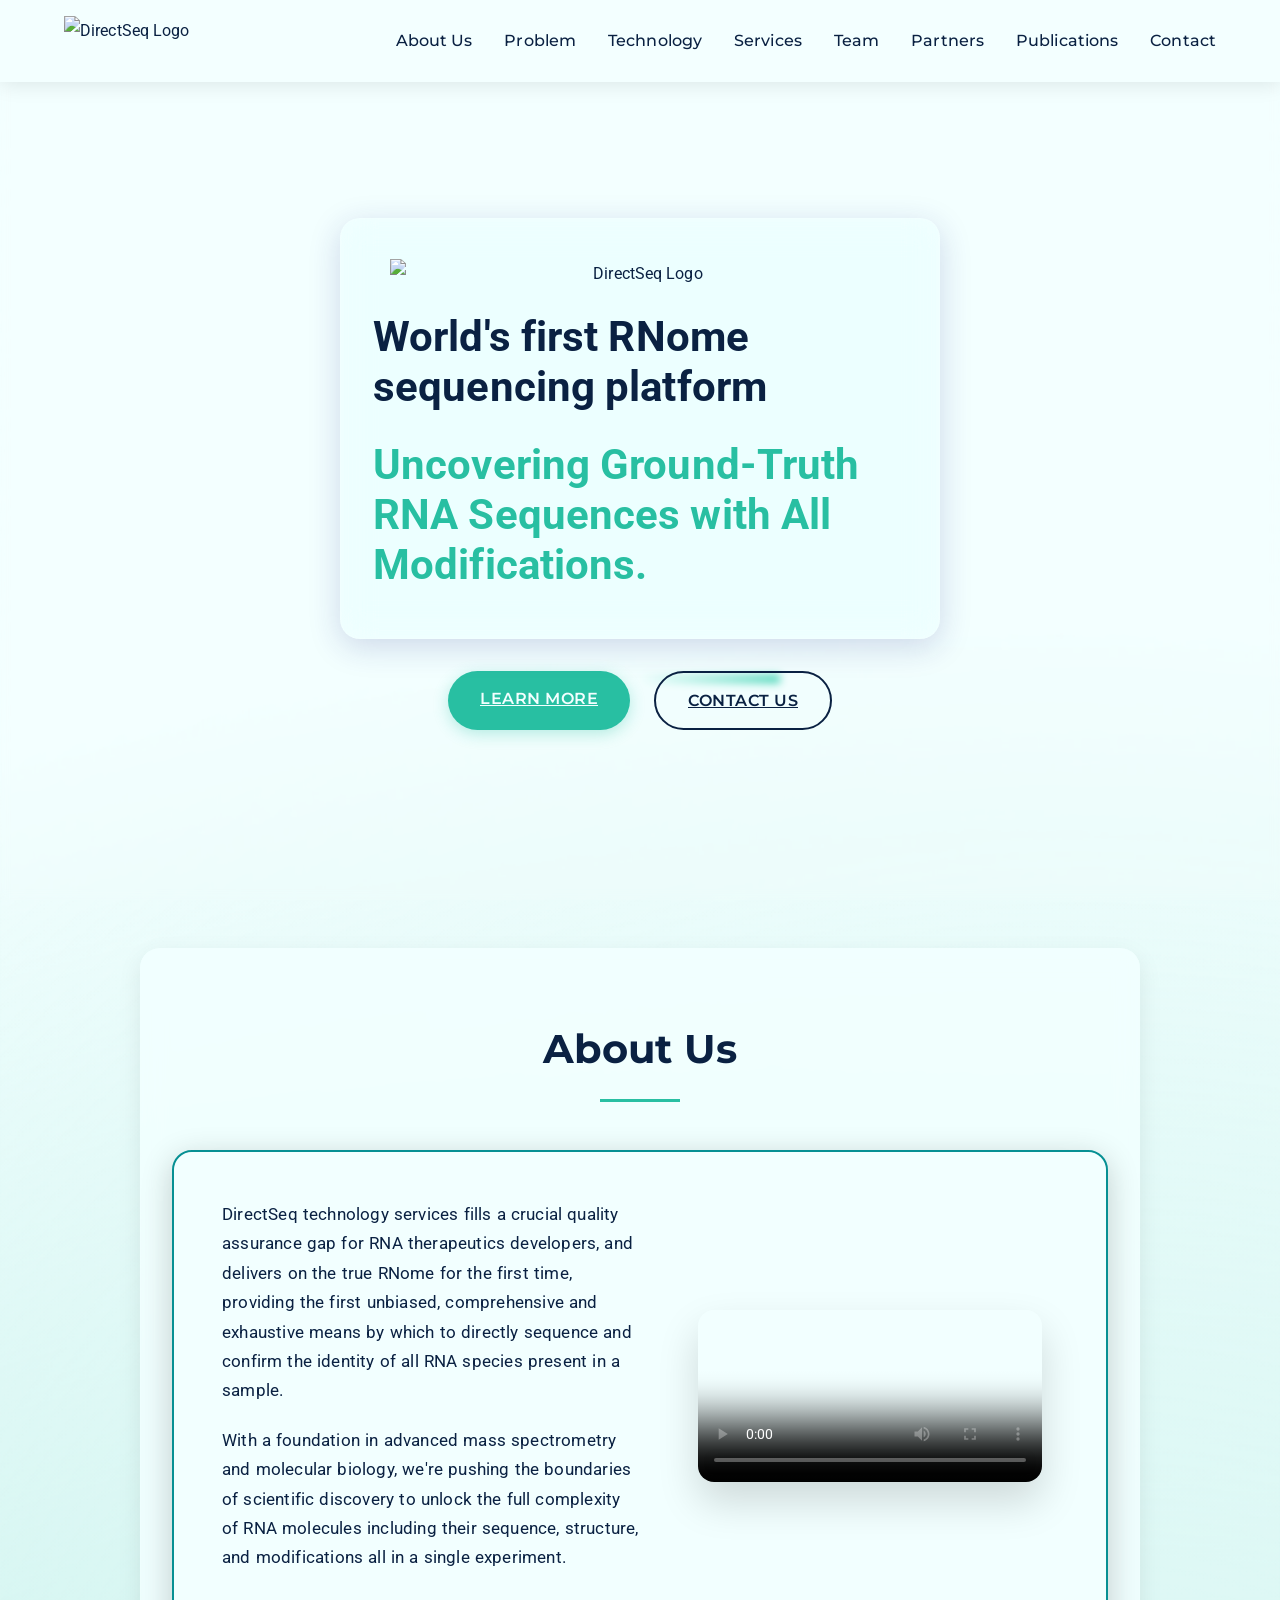
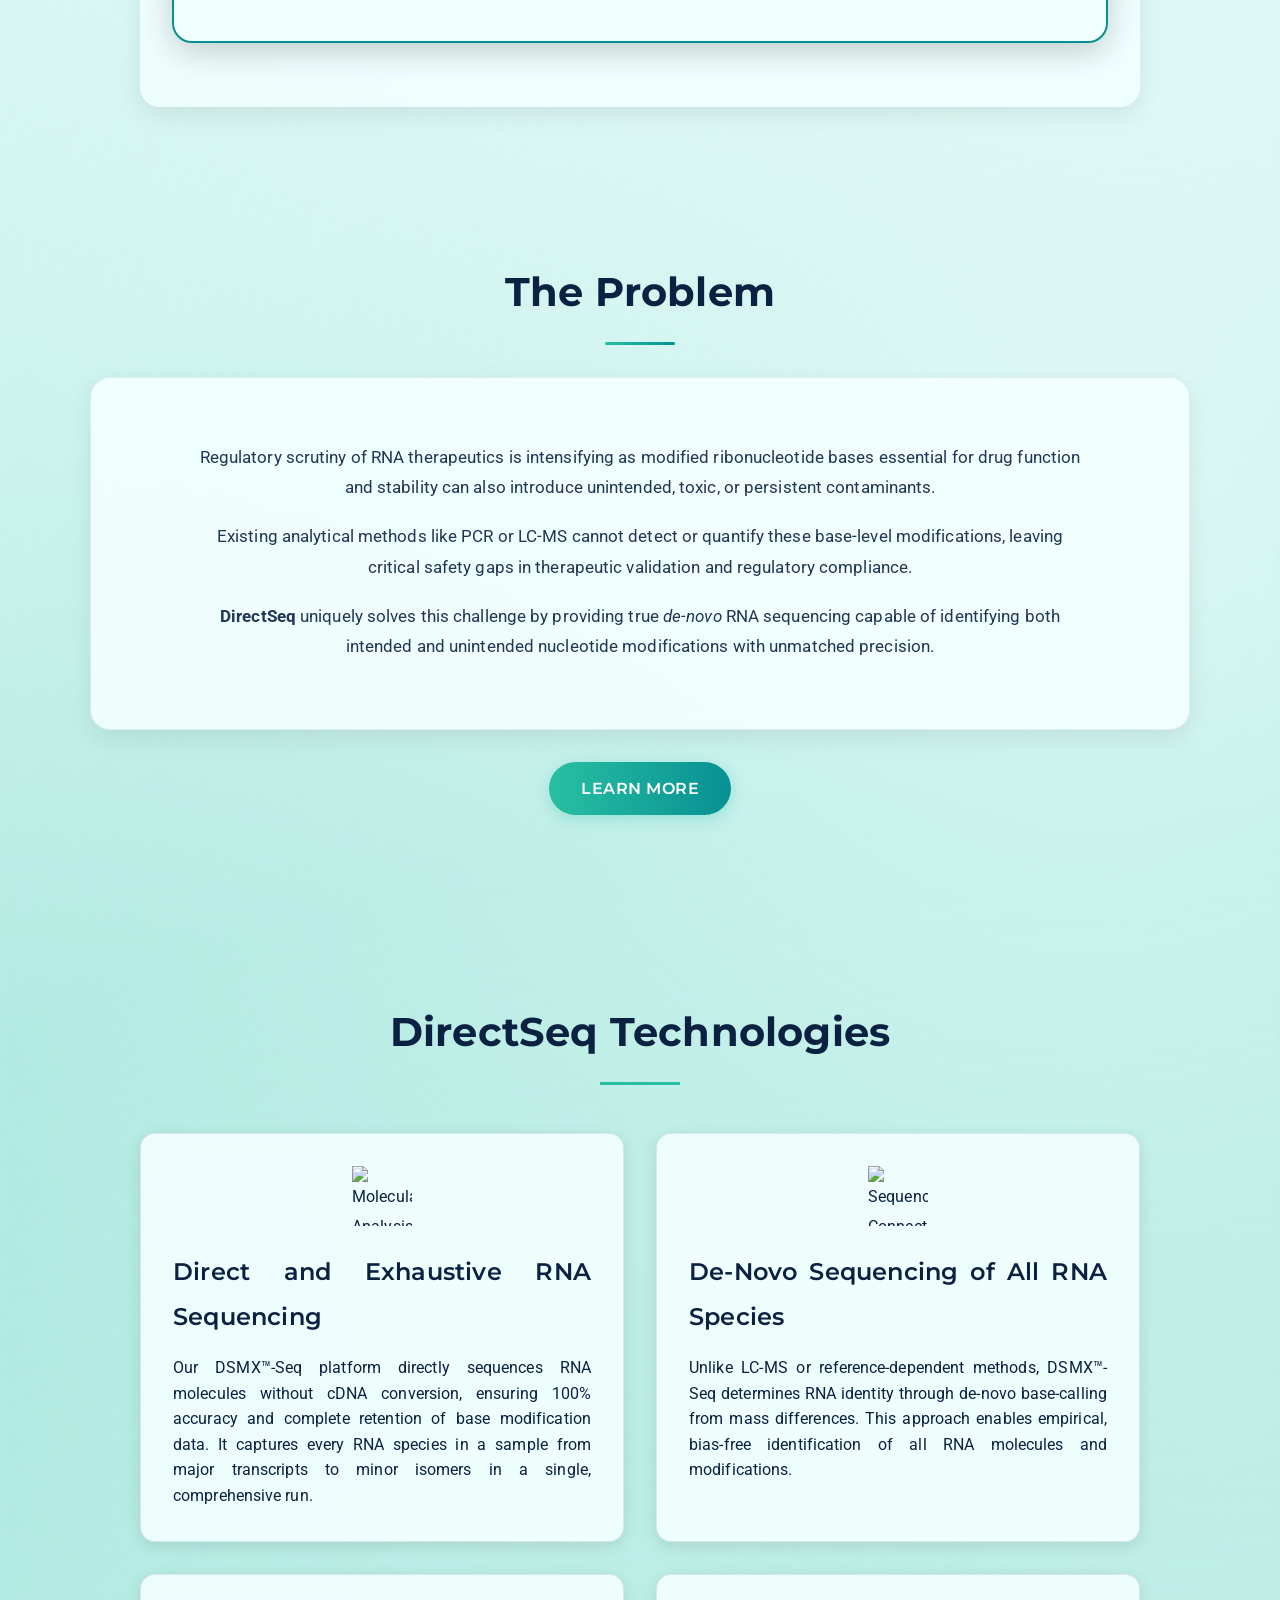
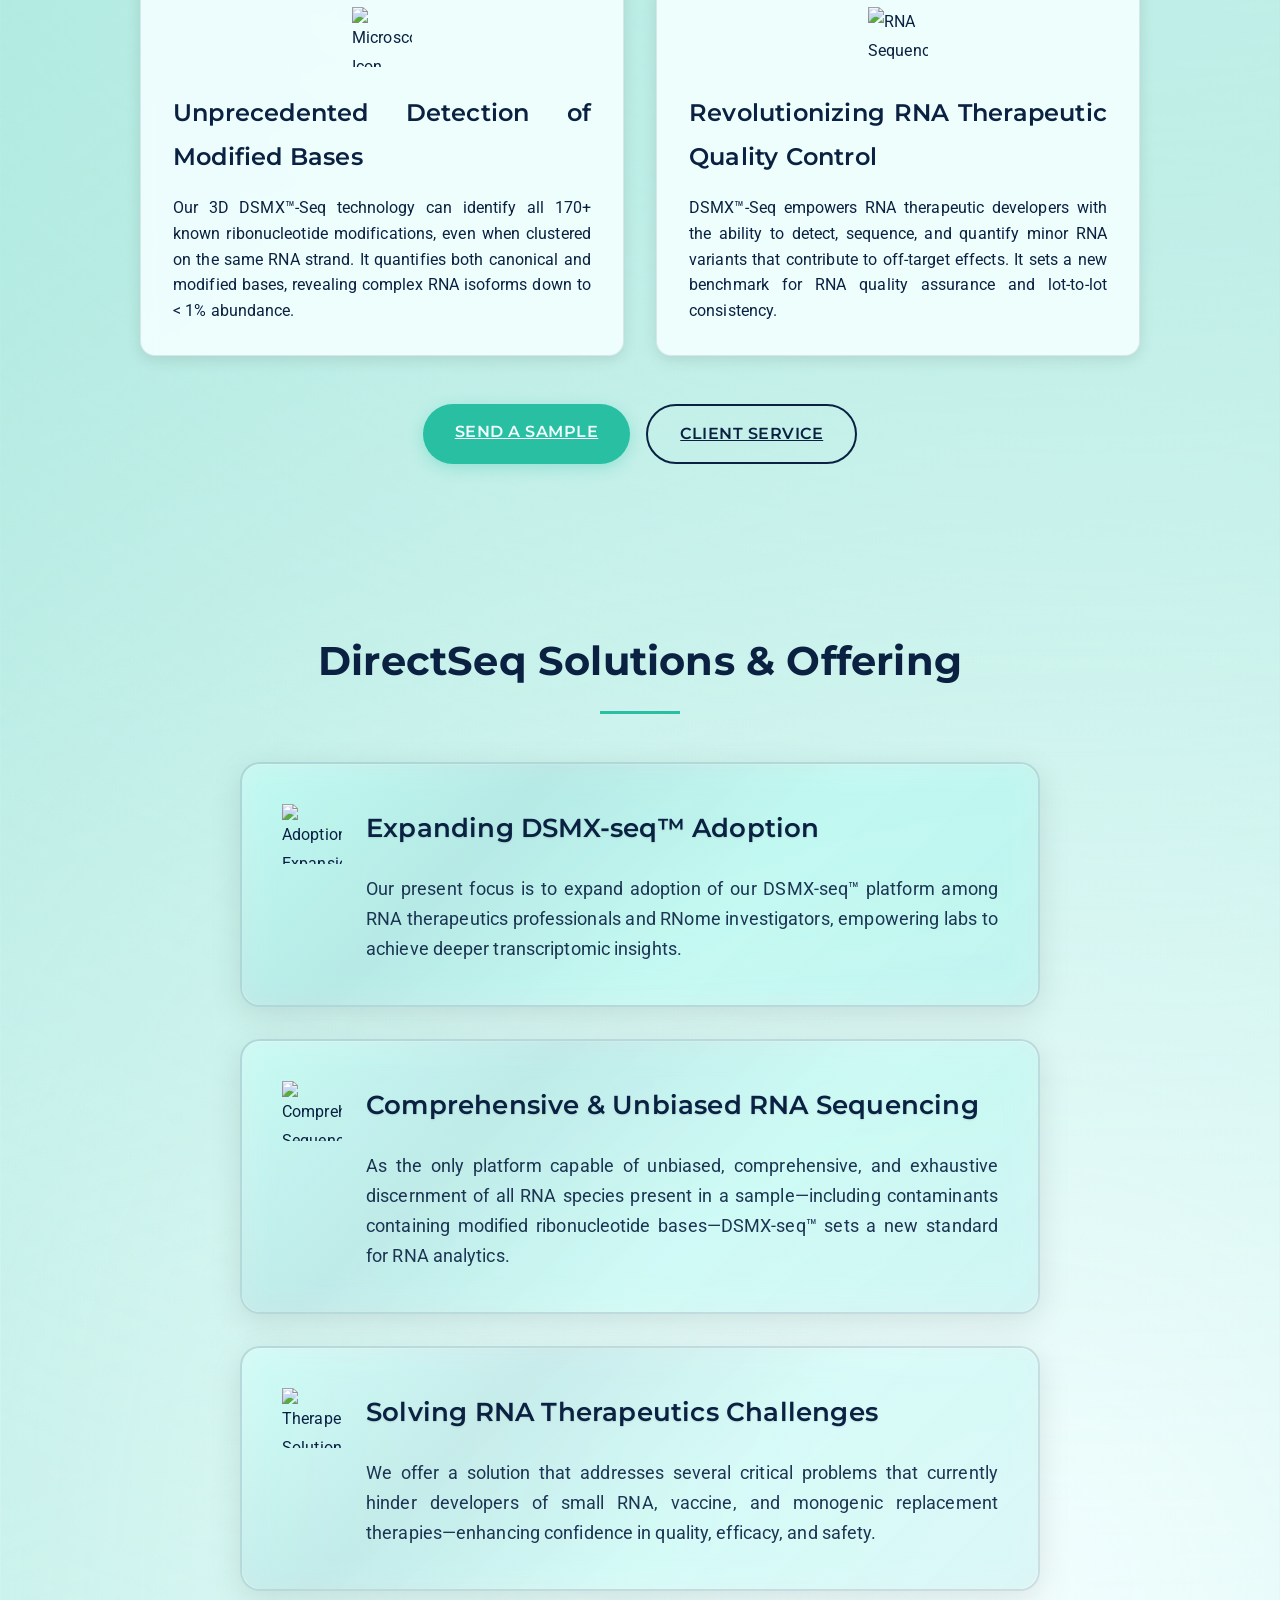
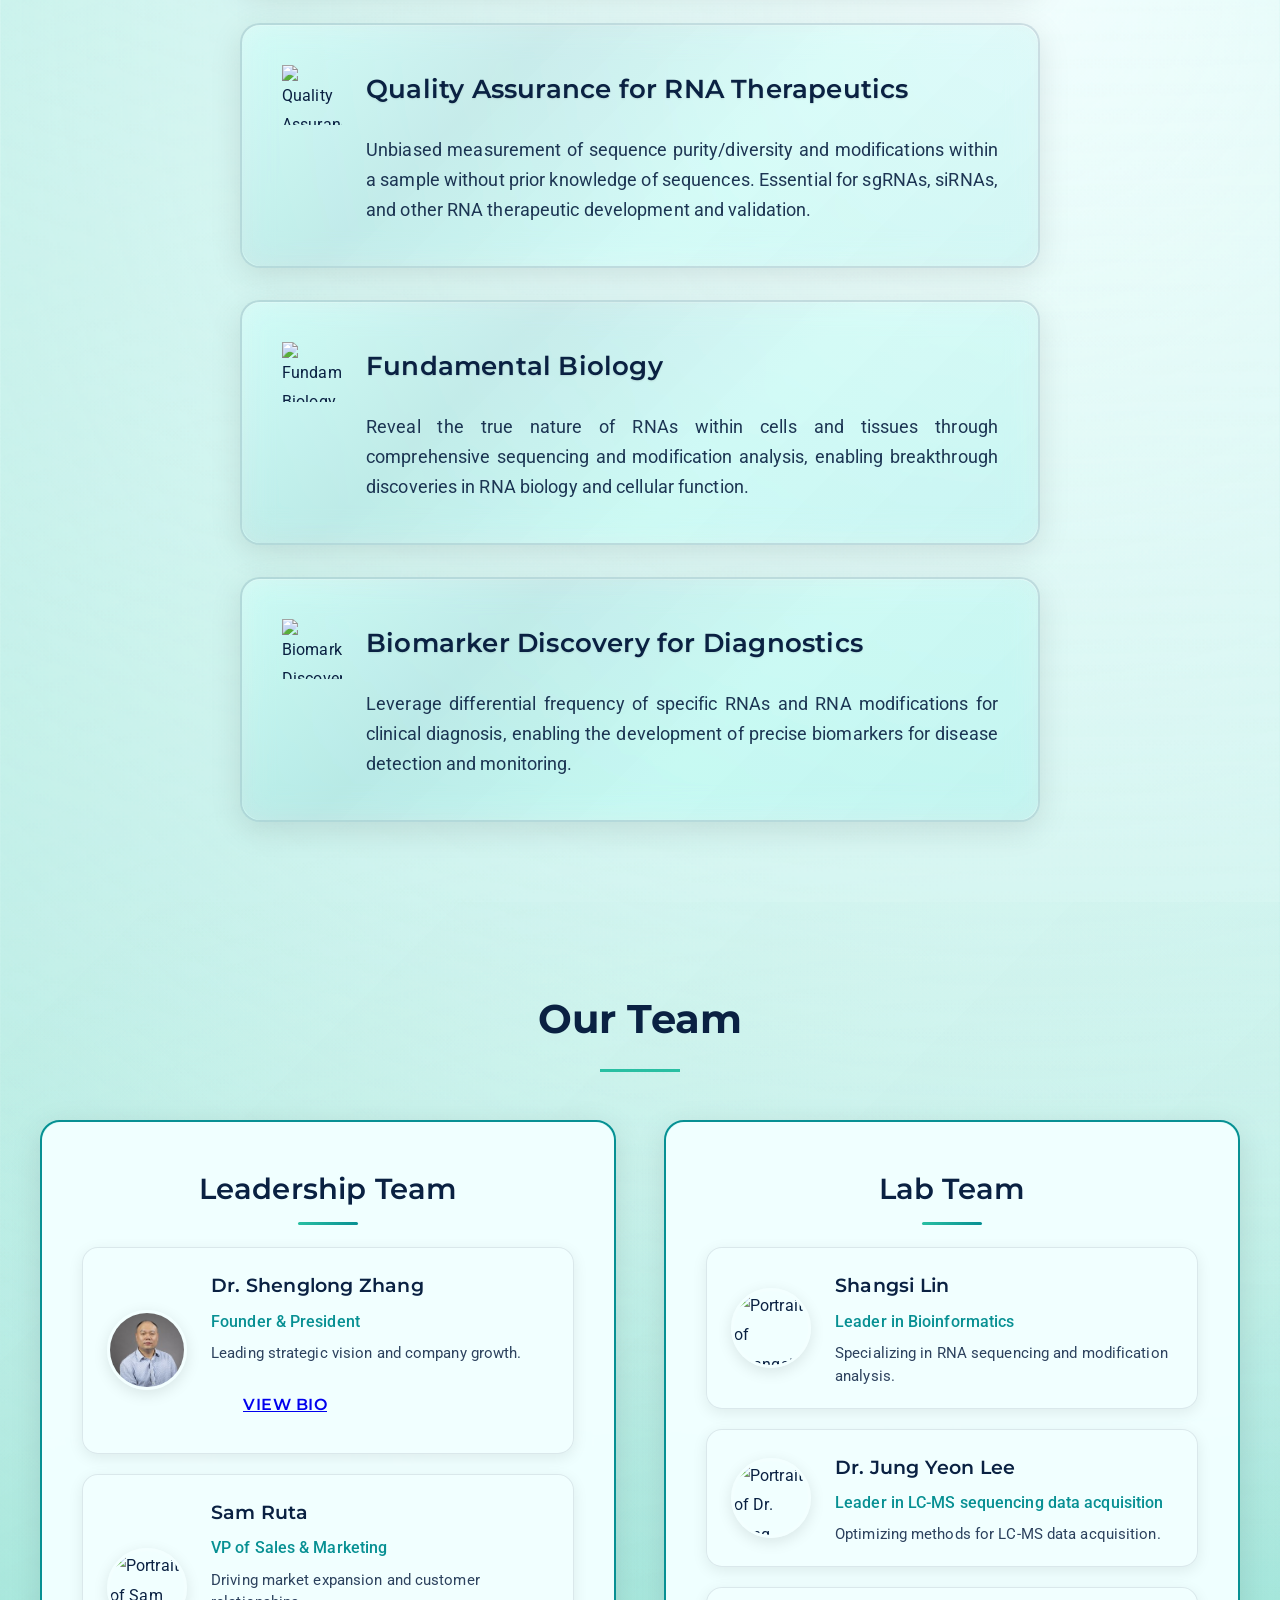
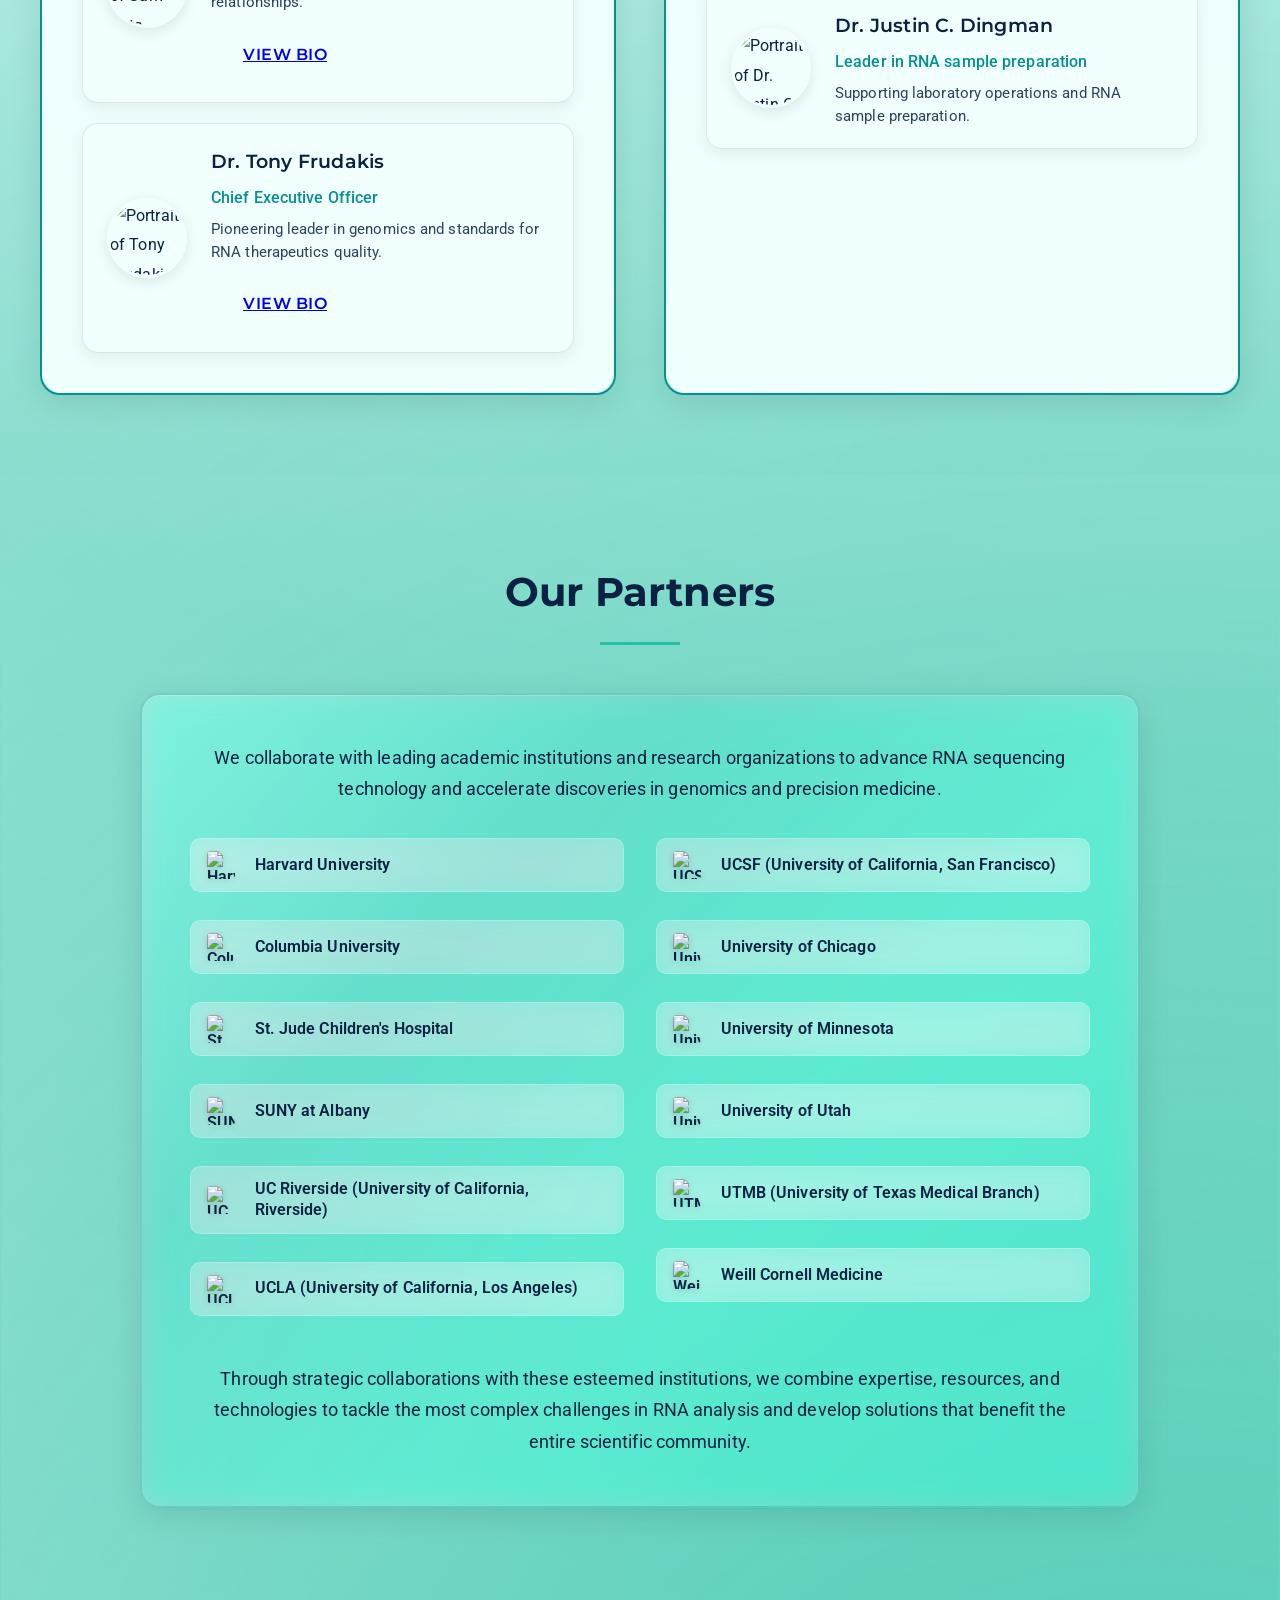
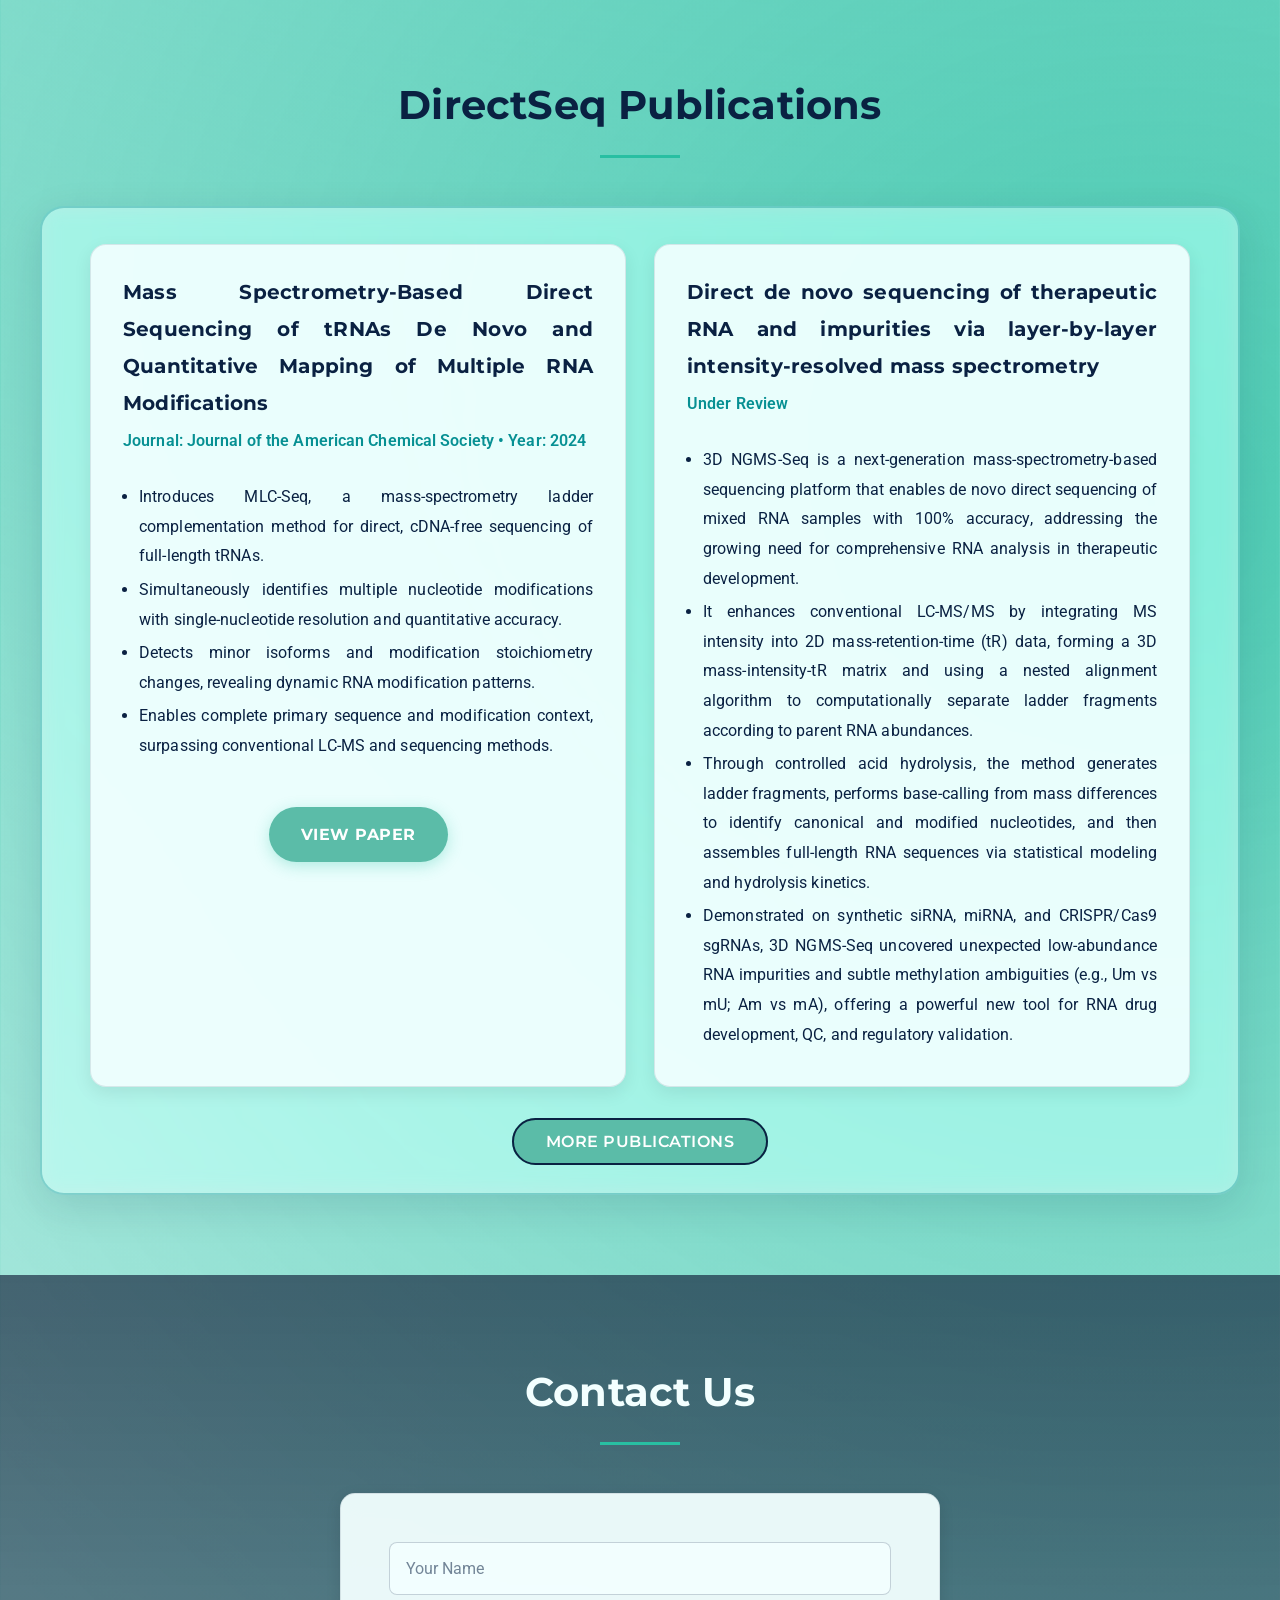
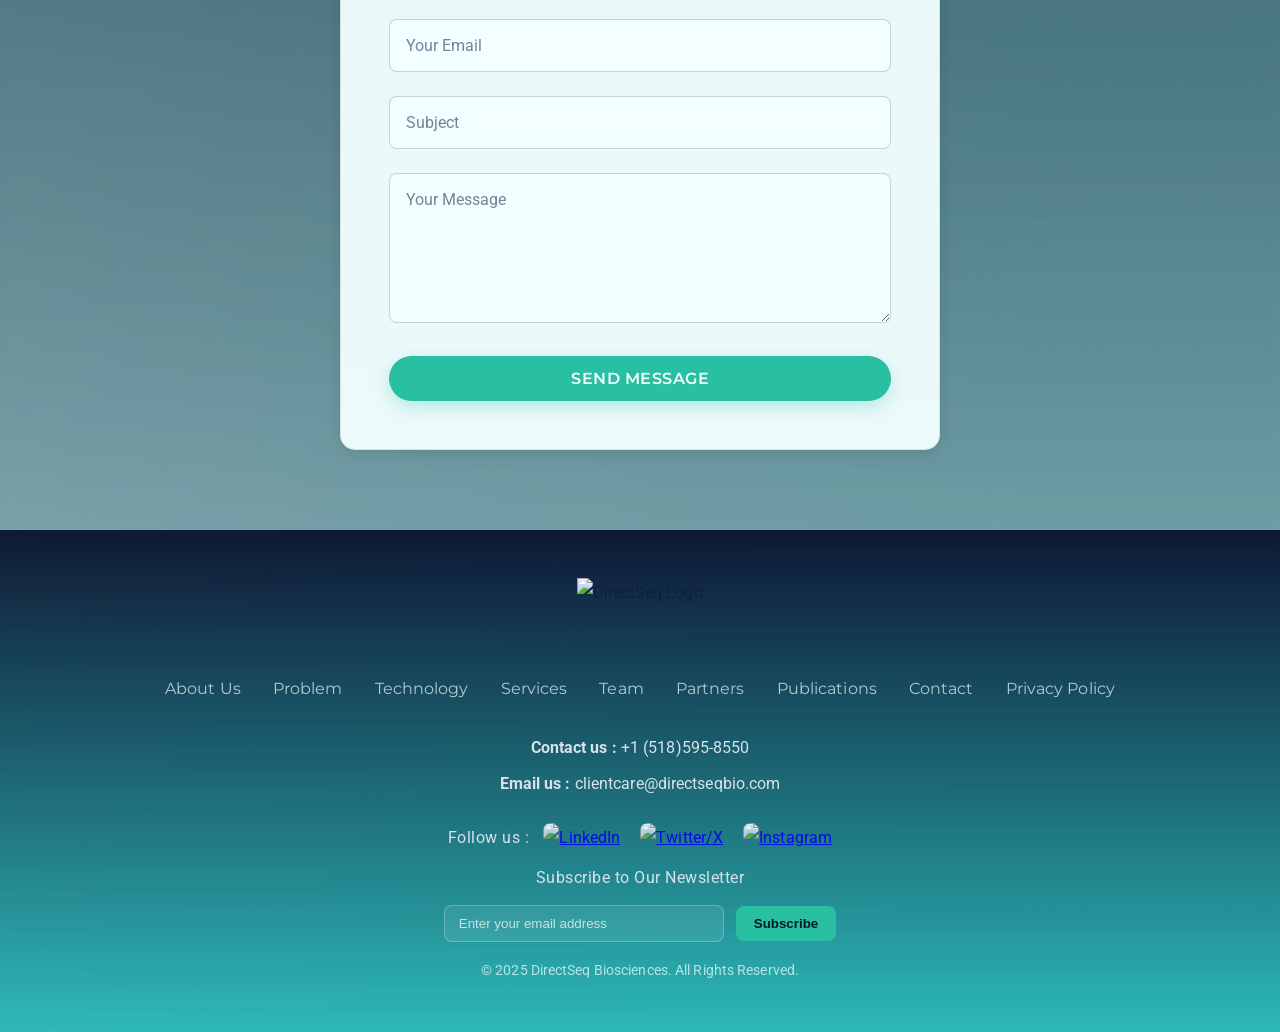
==== index.html @ e71184b3 "Update index.html" ====
<!DOCTYPE html>
<html lang="en">
<head>
  <meta http-equiv="Content-Type" content="text/html; charset=UTF-8">

  <title>DirectSeq Bioscience Inc</title>
  <meta name="viewport" content="width=device-width, initial-scale=1">
  <meta name="description" content="DirectSeq Bioscience Inc - Advanced DNA/RNA sequencing technologies">

  <!-- Google Fonts -->
  <link rel="preconnect" href="https://fonts.googleapis.com/">
  <link rel="preconnect" href="https://fonts.gstatic.com/" crossorigin>
  <link
    href="https://fonts.googleapis.com/css2?family=Roboto:wght@300;400;500;600;700&family=Montserrat:wght@400;600;700&display=swap"
    rel="stylesheet">

  <!-- Adobe Fonts - Replace [YOUR_KIT_CODE] with actual Adobe Fonts kit code if/when you have it -->
  <!--link rel="stylesheet" href="https://use.typekit.net/[YOUR_KIT_CODE].css"-->

  <!-- Your main CSS -->
  <link rel="stylesheet" href="styles.css">
</head>
<body>

  <!-- RNA Background Animation -->
  <div class="rna-bg">
    <!-- 24 bars for a continuous helix -->
    <div class="bar" style="--i:0;"></div>
    <div class="bar" style="--i:1;"></div>
    <div class="bar" style="--i:2;"></div>
    <div class="bar" style="--i:3;"></div>
    <div class="bar" style="--i:4;"></div>
    <div class="bar" style="--i:5;"></div>
    <div class="bar" style="--i:6;"></div>
    <div class="bar" style="--i:7;"></div>
    <div class="bar" style="--i:8;"></div>
    <div class="bar" style="--i:9;"></div>
    <div class="bar" style="--i:10;"></div>
    <div class="bar" style="--i:11;"></div>
    <div class="bar" style="--i:12;"></div>
    <div class="bar" style="--i:13;"></div>
    <div class="bar" style="--i:14;"></div>
    <div class="bar" style="--i:15;"></div>
    <div class="bar" style="--i:16;"></div>
    <div class="bar" style="--i:17;"></div>
    <div class="bar" style="--i:18;"></div>
    <div class="bar" style="--i:19;"></div>
    <div class="bar" style="--i:20;"></div>
    <div class="bar" style="--i:21;"></div>
    <div class="bar" style="--i:22;"></div>
    <div class="bar" style="--i:23;"></div>
  </div>

  <!-- Glass Blur Effect -->
  <div class="glass-blur-overlay"></div>

  <!-- Helix Scroll Animation -->
  <div id="helix-scroll" class="helix-container">
    <!-- 20 vertical bars will be generated by JavaScript -->
  </div>

  <!-- Navigation -->
  <nav class="navbar navbar-visible">
    <div class="logo-container">
      <img src="logos/Horizontal_Logo_Tagline/PNG/-DirectSeq_LogoRGB_Final__Horizontal+Tagline_FullColor.png" alt="DirectSeq Logo" class="logo-img">
    </div>
    <div class="nav-links">
      <a href="#about">About Us</a>
      <a href="#problem">Problem</a>
      <a href="#technology">Technology</a>
      <a href="#services">Services</a>
      <a href="#team">Team</a>
      <a href="#partners">Partners</a>
      <a href="#publications">Publications</a>
      <a href="#contact">Contact</a>
    </div>
    <div class="menu-toggle">
      <span></span>
      <span></span>
      <span></span>
    </div>
  </nav>

  <!-- Hero Section -->
  <section class="hero">
    <div class="hero-content">
      <div class="hero-glass">
        <img src="logos/Horizontal_Logo/PNG/-DirectSeq_LogoRGB_Final__Horizontal_FullColor.png" alt="DirectSeq Logo" class="hero-logo">
        <p class="hero-subtitle">World's first RNome sequencing platform</p>
        <p class="hero-subtitle hero-subtitle-green">Uncovering Ground-Truth RNA Sequences with All Modifications.</p>
      </div>
      <div class="cta-buttons">
        <a href="#technology" class="btn btn-primary">Learn More</a>
        <a href="#contact" class="btn btn-secondary">Contact Us</a>

      </div>
    </div>
  </section>

  <!-- About Section -->
<section id="about" class="about-section"> 
  <div class="container"> 
    <h2 class="section-title">About Us</h2> 

    <div class="about-glass">
      <div class="about-content">

        <!-- LEFT: TEXT -->
        <div class="about-text"> 
          <p>
            DirectSeq technology services fills a crucial quality assurance gap for RNA 
            therapeutics developers, and delivers on the true RNome for the first time,
            providing the first unbiased, comprehensive and exhaustive means by which
            to directly sequence and confirm the identity of all RNA species present in a sample.
          </p>

          <p>
            With a foundation in advanced mass spectrometry and molecular biology,
            we're pushing the boundaries of scientific discovery to unlock the full
            complexity of RNA molecules including their sequence, structure, and
            modifications all in a single experiment.
          </p>
        </div>

        <!-- RIGHT: VIDEO (same place as logo) -->
        <div class="about-image">
          <video
            controls
            poster="logos/Stacked_Logo_Tagline/JPG/-DirectSeq_LogoRGB_Final__Stacked+Tagline_FullColor.jpg"
            class="about-video">
            <source src="videos/DirectSeq_YC2025.mp4" type="video/mp4">
            Your browser does not support the video tag.
          </video>
        </div>

      </div>
    </div>
  </div> 
</section>

<!-- The Problem Section -->
<section id="problem" class="bg-light">
  <div class="container">

    <h2 class="section-title">The Problem</h2>
    <div class="problem-content">
      <p class="section-desc">
        Regulatory scrutiny of RNA therapeutics is intensifying as modified ribonucleotide bases essential for drug function and stability can also introduce unintended, toxic, or persistent contaminants.
      </p>
      <p class="section-desc">
        Existing analytical methods like PCR or LC-MS cannot detect or quantify these base-level modifications, leaving critical safety gaps in therapeutic validation and regulatory compliance.
      </p>
      <p class="section-desc">
        <strong>DirectSeq</strong> uniquely solves this challenge by providing true <em>de-novo</em> RNA sequencing capable of identifying both intended and unintended nucleotide modifications with unmatched precision.
      </p>
    </div>
  </div>

   <!-- Button -->
    <div class="center-btn">
      <a href="problem-details.html" class="btn btn-primary">Learn More</a>
    </div>

  </div>
</section>


  <!-- Technology Section -->
<section id="technology">
  <div class="container">
    <h2 class="section-title">DirectSeq Technologies</h2>
    <div class="tech-grid">
      <div class="tech-card">
        <div class="tech-icon">
          <img src="icons/rna.png" alt="Molecular Analysis Icon" class="tech-icon-img">
        </div>
        <h3 class="tech-title">Direct and Exhaustive RNA Sequencing</h3>
        <p class="tech-desc">
          Our DSMX™-Seq platform directly sequences RNA molecules without cDNA conversion, ensuring 100% accuracy and complete retention of base modification data. It captures every RNA species in a sample from major transcripts to minor isomers in a single, comprehensive run.
        </p>
      </div>

      <div class="tech-card">
        <div class="tech-icon">
          <img src="icons/mass-spec.png" alt="Sequencing Connections Icon" class="tech-icon-img">
        </div>
        <h3 class="tech-title">De-Novo Sequencing of All RNA Species</h3>
        <p class="tech-desc">
          Unlike LC-MS or reference-dependent methods, DSMX™-Seq determines RNA identity through de-novo base-calling from mass differences. This approach enables empirical, bias-free identification of all RNA molecules and modifications.
        </p>
      </div>

      <div class="tech-card">
        <div class="tech-icon">
          <img src="icons/scope.png" alt="Microscope Icon" class="tech-icon-img">
        </div>
        <h3 class="tech-title">Unprecedented Detection of Modified Bases</h3>
        <p class="tech-desc">
          Our 3D DSMX™-Seq technology can identify all 170+ known ribonucleotide modifications, even when clustered on the same RNA strand. It quantifies both canonical and modified bases, revealing complex RNA isoforms down to &lt; 1% abundance.
        </p>
      </div>

      <div class="tech-card">
        <div class="tech-icon">
          <img src="icons/mass-spec2.png" alt="RNA Sequencing Icon" class="tech-icon-img">
        </div>
        <h3 class="tech-title">Revolutionizing RNA Therapeutic Quality Control</h3>
        <p class="tech-desc">
          DSMX™-Seq empowers RNA therapeutic developers with the ability to detect, sequence, and quantify minor RNA variants that contribute to off-target effects. It sets a new benchmark for RNA quality assurance and lot-to-lot consistency.
        </p>
      </div>
    </div>

    <!-- Two CTAs -->
    <div class="tech-cta-pair" style="text-align:center; margin-top:3rem; display:flex; gap:1rem; justify-content:center; flex-wrap:wrap;">
      <a class="btn btn-primary" href="send-sample.html">Send a Sample</a>
      <a class="btn btn-secondary" href="client-service.html">Client Service</a>
    </div>
  </div>
</section>


  <!-- Services Section -->
<section id="services">
  <div class="container">
    <h2 class="section-title">DirectSeq Solutions & Offering</h2>
    <div class="services-grid">

           <!-- Service 4 -->
      <div class="service-card">
        <div class="tech-icon">
          <img src="icons/QA-shield.png" alt="Adoption Expansion Icon" class="tech-icon-img">
        </div>
        <div class="tech-content">
          <h3 class="tech-title">Expanding DSMX-seq™ Adoption</h3>
          <p class="tech-desc">Our present focus is to expand adoption of our DSMX-seq™ platform among RNA therapeutics professionals and RNome investigators, empowering labs to achieve deeper transcriptomic insights.</p>
        </div>
      </div>

      <!-- Service 5 -->
      <div class="service-card">
        <div class="tech-icon">
          <img src="icons/diagnostics.png" alt="Comprehensive Sequencing Icon" class="tech-icon-img">
        </div>
        <div class="tech-content">
          <h3 class="tech-title">Comprehensive & Unbiased RNA Sequencing</h3>
          <p class="tech-desc">As the only platform capable of unbiased, comprehensive, and exhaustive discernment of all RNA species present in a sample—including contaminants containing modified ribonucleotide bases—DSMX-seq™ sets a new standard for RNA analytics.</p>
        </div>
      </div>

      <!-- Service 6 -->
      <div class="service-card">
        <div class="tech-icon">
          <img src="icons/Research.png" alt="Therapeutic Solutions Icon" class="tech-icon-img">
        </div>
        <div class="tech-content">
          <h3 class="tech-title">Solving RNA Therapeutics Challenges</h3>
          <p class="tech-desc">We offer a solution that addresses several critical problems that currently hinder developers of small RNA, vaccine, and monogenic replacement therapies—enhancing confidence in quality, efficacy, and safety.</p>
        </div>
      </div>

      <!-- Service 1 -->
      <div class="service-card">
        <div class="tech-icon">
          <img src="icons/QA-shield.png" alt="Quality Assurance Icon" class="tech-icon-img">
        </div>
        <div class="tech-content">
          <h3 class="tech-title">Quality Assurance for RNA Therapeutics</h3>
          <p class="tech-desc">Unbiased measurement of sequence purity/diversity and modifications within a sample without prior knowledge of sequences. Essential for sgRNAs, siRNAs, and other RNA therapeutic development and validation.</p>
        </div>
      </div>

      <!-- Service 2 -->
      <div class="service-card">
        <div class="tech-icon">
          <img src="icons/Research.png" alt="Fundamental Biology Icon" class="tech-icon-img">
        </div>
        <div class="tech-content">
          <h3 class="tech-title">Fundamental Biology</h3>
          <p class="tech-desc">Reveal the true nature of RNAs within cells and tissues through comprehensive sequencing and modification analysis, enabling breakthrough discoveries in RNA biology and cellular function.</p>
        </div>
      </div>

      <!-- Service 3 -->
      <div class="service-card">
        <div class="tech-icon">
          <img src="icons/diagnostics.png" alt="Biomarker Discovery Icon" class="tech-icon-img">
        </div>
        <div class="tech-content">
          <h3 class="tech-title">Biomarker Discovery for Diagnostics</h3>
          <p class="tech-desc">Leverage differential frequency of specific RNAs and RNA modifications for clinical diagnosis, enabling the development of precise biomarkers for disease detection and monitoring.</p>
        </div>
      </div>

 

    </div>
  </div>
</section>

<!-- ================= TEAM SECTION ================= -->
<section id="team" class="about-section">
  <div class="container">
    <h2 class="section-title">Our Team</h2>

    <!-- Panels MUST be direct children of .team-grid -->
    <div class="team-grid">
      <!-- ========= LEFT: Leadership Team ========= -->
      <div class="team-panel">
        <h3 class="team-panel-title">Leadership Team</h3>
        <div class="team-members">

          <!-- Member 1: Shenglong -->
          <div class="team-member">
            <div class="tech-icon">
              <img src="team/long.jpeg" alt="Portrait of Shenglong Zhang" class="member-image">
            </div>
            <div class="tech-content">
              <h3 class="tech-title">Dr. Shenglong Zhang</h3>
              <p class="member-title">Founder &amp; President</p>
              <p class="tech-desc">Leading strategic vision and company growth.</p>
              <a href="bio-shenglong.html" class="btn btn-outline bio-link">View Bio</a>
            </div>
          </div>

          <!-- Member 2: Sam -->
          <div class="team-member">
            <div class="tech-icon">
              <img src="team/sam.png" alt="Portrait of Sam Ruta" class="member-image">
            </div>
            <div class="tech-content">
              <h3 class="tech-title">Sam Ruta</h3>
              <p class="member-title">VP of Sales &amp; Marketing</p>
              <p class="tech-desc">Driving market expansion and customer relationships.</p>
              <a href="bio-sam.html" class="btn btn-outline bio-link">View Bio</a>
            </div>
          </div>

          <!-- Member 3: Tony -->
          <div class="team-member">
            <div class="tech-icon">
              <img src="team/Tony.jpeg" alt="Portrait of Tony Frudakis" class="member-image">
            </div>
            <div class="tech-content">
              <h3 class="tech-title">Dr. Tony Frudakis</h3>
              <p class="member-title">Chief Executive Officer</p>
              <p class="tech-desc">Pioneering leader in genomics and standards for RNA therapeutics quality.</p>
              <a href="bio-tony.html" class="btn btn-outline bio-link">View Bio</a>
            </div>
          </div>

        </div>
      </div>
      <!-- /Leadership Team panel -->

      <!-- ========= RIGHT: Lab Team ========= -->
      <div class="team-panel">
        <h3 class="team-panel-title">Lab Team</h3>
        <div class="team-members">

          <!-- Lab Member 1 -->
          <div class="team-member">
            <div class="tech-icon">
              <img src="team/Shangsi.png" alt="Portrait of Shangsi Lin" class="member-image">
            </div>
            <div class="tech-content">
              <h3 class="tech-title">Shangsi Lin</h3>
              <p class="member-title">Leader in Bioinformatics</p>
              <p class="tech-desc">Specializing in RNA sequencing and modification analysis.</p>
            </div>
          </div>

          <!-- Lab Member 2 -->
          <div class="team-member">
            <div class="tech-icon">
              <img src="team/Dr. Jung.png" alt="Portrait of Dr. Jung Yeon Lee" class="member-image">
            </div>
            <div class="tech-content">
              <h3 class="tech-title">Dr. Jung Yeon Lee</h3>
              <p class="member-title">Leader in LC-MS sequencing data acquisition</p>
              <p class="tech-desc">Optimizing methods for LC-MS data acquisition.</p>
            </div>
          </div>

          <!-- Lab Member 3 -->
          <div class="team-member">
            <div class="tech-icon">
              <img src="team/Justin.jpeg" alt="Portrait of Dr. Justin C. Dingman" class="member-image">
            </div>
            <div class="tech-content">
              <h3 class="tech-title">Dr. Justin C. Dingman</h3>
              <p class="member-title">Leader in RNA sample preparation</p>
              <p class="tech-desc">Supporting laboratory operations and RNA sample preparation.</p>
            </div>
          </div>

        </div>
      </div>
      <!-- /Lab Team panel -->

    </div> <!-- /.team-grid -->
  </div> <!-- /.container -->
</section>



  <!-- Partners Section -->
<section id="partners">
  <div class="container">
    <h2 class="section-title">Our Partners</h2>
    <div class="partners-glass">
      <div class="partners-content">

        <div class="partners-intro">
          <p>
            We collaborate with leading academic institutions and research organizations to advance RNA sequencing technology
            and accelerate discoveries in genomics and precision medicine.
          </p>
        </div>

        <div class="partners-grid">
          <!-- LEFT COLUMN -->
          <div class="partners-column">
            <ul class="partners-list">
              <li>
                <img src="logos/harvard.png" alt="Harvard University Logo" class="partner-logo">
                Harvard University
              </li>
              <li>
                <img src="logos/columbia.png" alt="Columbia University Logo" class="partner-logo">
                <a href="https://pubmed.ncbi.nlm.nih.gov/32364699/" target="_blank" rel="noopener">Columbia University</a>
              </li>
              <li>
                <img src="logos/stjude.jpg" alt="St. Jude Children's Hospital Logo" class="partner-logo">
                <a href="https://pubmed.ncbi.nlm.nih.gov/40661628/" target="_blank" rel="noopener">St. Jude Children's Hospital</a>
              </li>
              <li>
                <img src="logos/suny.jpg" alt="SUNY at Albany Logo" class="partner-logo">
                <a href="https://pubmed.ncbi.nlm.nih.gov/40661628/" target="_blank" rel="noopener">SUNY at Albany</a>
              </li>
              <li>
                <img src="logos/ucr.png" alt="UC Riverside Logo" class="partner-logo">
                <a href="https://pmc.ncbi.nlm.nih.gov/articles/PMC11190347/" target="_blank" rel="noopener">
                  UC Riverside (University of California, Riverside)
                </a>
              </li>
              <li>
                <img src="logos/ucla.jpg" alt="UCLA Logo" class="partner-logo">
                UCLA (University of California, Los Angeles)
              </li>
            </ul>
          </div>

          <!-- RIGHT COLUMN -->
          <div class="partners-column">
            <ul class="partners-list">
              <li>
                <img src="logos/ucsf.png" alt="UCSF Logo" class="partner-logo">
                UCSF (University of California, San Francisco)
              </li>
              <li>
                <img src="logos/uchicago.png" alt="University of Chicago Logo" class="partner-logo">
                University of Chicago
              </li>
              <li>
                <img src="logos/umn.png" alt="University of Minnesota Logo" class="partner-logo">
                <a href="https://pubmed.ncbi.nlm.nih.gov/40661628/" target="_blank" rel="noopener">University of Minnesota</a>
              </li>
              <li>
                <img src="logos/utah.jpg" alt="University of Utah Logo" class="partner-logo">
                <a href="https://pubmed.ncbi.nlm.nih.gov/39231532/" target="_blank" rel="noopener">University of Utah</a>
              </li>
              <li>
                <img src="logos/utmb.png" alt="UTMB Logo" class="partner-logo">
                <a href="https://pubmed.ncbi.nlm.nih.gov/36680097/" target="_blank" rel="noopener">
                  UTMB (University of Texas Medical Branch)
                </a>
              </li>
              <li>
                <img src="logos/weill.jpg" alt="Weill Cornell Medicine Logo" class="partner-logo">
                Weill Cornell Medicine
              </li>
            </ul>
          </div>
        </div>

        <div class="partners-outro">
          <p>
            Through strategic collaborations with these esteemed institutions, we combine expertise, resources, and technologies
            to tackle the most complex challenges in RNA analysis and develop solutions that benefit the entire scientific community.
          </p>
        </div>

      </div>
    </div>
  </div>
</section>


<!-- ================= PUBLICATIONS (place before Contact Us) ================= -->
<section id="publications">
  <div class="container">
    <h2 class="section-title">DirectSeq Publications</h2>

    <div class="pub-glass">
      <div class="pub-grid">

        <!-- Featured Paper 1 -->
        <article class="pub-card">
          <header class="pub-header">
            <h3 class="pub-title">
              Mass Spectrometry-Based Direct Sequencing of tRNAs De Novo and Quantitative Mapping of Multiple RNA Modifications
            </h3>
            <p class="pub-meta">Journal: Journal of the American Chemical Society • Year: 2024</p>
          </header>
          <ul class="pub-highlights">
            <li>Introduces MLC-Seq, a mass-spectrometry ladder complementation method for direct, cDNA-free sequencing of full-length tRNAs.</li>
            <li>Simultaneously identifies multiple nucleotide modifications with single-nucleotide resolution and quantitative accuracy.</li>
            <li>Detects minor isoforms and modification stoichiometry changes, revealing dynamic RNA modification patterns.</li>
            <li>Enables complete primary sequence and modification context, surpassing conventional LC-MS and sequencing methods.</li>
          </ul>
          <div class="pub-cta">
            <a class="btn btn-primary"
               href="https://pubs.acs.org/doi/10.1021/jacs.4c07280"
               target="_blank" rel="noopener">
              View Paper
            </a>
          </div>
        </article>

        <!-- Featured Paper 2 -->
        <article class="pub-card">
          <header class="pub-header">
            <h3 class="pub-title">
               Direct de novo sequencing of therapeutic RNA and impurities via layer-by-layer
intensity-resolved mass spectrometry
            </h3>
            <p class="pub-meta">Under Review</p>
          </header>
          <ul class="pub-highlights">
            <li>3D NGMS-Seq is a next-generation mass-spectrometry-based sequencing platform that enables de novo direct sequencing of mixed RNA samples with 100% accuracy, addressing the growing need for comprehensive RNA analysis in therapeutic development.</li>
            <li>It enhances conventional LC-MS/MS by integrating MS intensity into 2D mass-retention-time (tR) data, forming a 3D mass-intensity-tR matrix and using a nested alignment algorithm to computationally separate ladder fragments according to parent RNA abundances.</li>
            <li>Through controlled acid hydrolysis, the method generates ladder fragments, performs base-calling from mass differences to identify canonical and modified nucleotides, and then assembles full-length RNA sequences via statistical modeling and hydrolysis kinetics.</li>
            <li>Demonstrated on synthetic siRNA, miRNA, and CRISPR/Cas9 sgRNAs, 3D NGMS-Seq uncovered unexpected low-abundance RNA impurities and subtle methylation ambiguities (e.g., Um vs mU; Am vs mA), offering a powerful new tool for RNA drug development, QC, and regulatory validation.</li>
          </ul>
        </article>
      </div>

     <!-- Centered "More Publications" Button -->
      <div class="more-publications">
        <a href="publications.html" class="btn btn-secondary">
          More Publications
        </a>
      </div>
    </div>
  </div>
</section>

<!-- Contact Section -->
<!-- Contact Section -->
<section id="contact" class="contact-section">
  <div class="container">
    <h2 class="section-title">Contact Us</h2>

    <div class="contact-form">
      <form action="https://formspree.io/f/mldarvab" method="POST" id="contact-form" novalidate>
        <!-- Name -->
        <div class="form-group">
          <label for="contact-name" class="sr-only">Your Name</label>
          <input
            id="contact-name"
            type="text"
            name="name"
            class="form-control"
            placeholder="Your Name"
            autocomplete="name"
            required
          />
        </div>

        <!-- Email -->
        <div class="form-group">
          <label for="contact-email" class="sr-only">Your Email</label>
          <input
            id="contact-email"
            type="email"
            name="email"
            class="form-control"
            placeholder="Your Email"
            autocomplete="email"
            inputmode="email"
            required
          />
        </div>

        <!-- Subject -->
        <div class="form-group">
          <label for="contact-subject" class="sr-only">Subject</label>
          <input
            id="contact-subject"
            type="text"
            name="subject"
            class="form-control"
            placeholder="Subject"
            autocomplete="on"
          />
        </div>

        <!-- Message -->
        <div class="form-group">
          <label for="contact-message" class="sr-only">Your Message</label>
          <textarea
            id="contact-message"
            name="message"
            class="form-control"
            placeholder="Your Message"
            rows="5"
            required
          ></textarea>
        </div>

        <!-- Hidden: Subject line shown in your inbox -->
        <input type="hidden" name="_subject" value="New Contact Message from DirectSeq Website" />

        <!-- Optional: redirect after success (keep only if this URL exists) -->
        <!-- <input type="hidden" name="_next" value="https://directseq.com/thankyou.html" /> -->

        <!-- Honeypot: blocks simple bots -->
        <input type="text" name="_gotcha" style="display:none" tabindex="-1" autocomplete="off" />

        <button type="submit" class="btn btn-primary" style="width: 100%;">Send Message</button>
      </form>
    </div>
  </div>
</section>


<!-- Footer -->
<footer>
  <div class="container">
    <div class="footer-content">

      <div class="footer-logo">
        <img
          src="logos/Horizontal_Logo/PNG/-DirectSeq_LogoRGB_Final__Horizontal_InvertedFullColor.png"
          alt="DirectSeq Logo"
          style="height: 40px;"
        >
      </div>

      <div class="footer-links">
        <a href="#about">About Us</a>
        <a href="#problem">Problem</a>
        <a href="#technology">Technology</a>
        <a href="#services">Services</a>
        <a href="#team">Team</a>
        <a href="#partners">Partners</a>
        <a href="#publications">Publications</a>
        <a href="#contact">Contact</a>
        <a href="#">Privacy Policy</a>
      </div>

    </div><!-- /.footer-content -->

    <!-- 🔹 SOCIAL MEDIA + CONTACT + NEWSLETTER -->
    <div class="site-footer">
      <div class="footer-container">

        <!-- CONTACT INFO -->
        <div class="footer-contact">
          <p><strong>Contact us :</strong> +1 (518)595-8550</p>
          <p><strong>Email us :</strong> clientcare@directseqbio.com</p>
        </div>

        <!-- SOCIAL MEDIA -->
        <div class="footer-social-container">
          <span class="follow-text">Follow us :</span>

          <div class="footer-social">
            <a href="http://www.linkedin.com/in/directseq-biosciences-7417a9276" target="_blank" rel="noopener">
              <img src="icons/linkedin.png" alt="LinkedIn">
            </a>

            <a href="https://x.com/Directseqbio" target="_blank" rel="noopener">
              <img src="icons/twitter.png" alt="Twitter/X">
            </a>

            <a href="https://www.instagram.com/directseqbio/" target="_blank" rel="noopener">
              <img src="icons/instagram.svg" alt="Instagram">
            </a>
          </div>
        </div>

        <!-- NEWSLETTER -->
        <div class="footer-newsletter">
          <p class="newsletter-title">Subscribe to Our Newsletter</p>

          <form class="newsletter-form">
            <input
              type="email"
              placeholder="Enter your email address"
              required
            >
            <button type="submit">Subscribe</button>
          </form>
        </div>

        <!-- COPYRIGHT -->
        <div class="copyright">
          © 2025 DirectSeq Biosciences. All Rights Reserved.
        </div>

      </div><!-- /.footer-container -->
    </div><!-- /.site-footer -->

  </div><!-- /.container -->
</footer>

<!-- Load your main JS right before closing body -->
<script src="script.js" defer></script>
</body>
</html>
---- styles.css ----
:root {
  /* DirectSeq Brand Colors */
  --directseq-blue: #0A2142;
  --directseq-blue-light: #1A4A7A;
  --directseq-white: #F3FFFF;
  --directseq-green: #28BFA2;
  --directseq-teal: #079093;
  
  /* Legacy variables for compatibility */
  --primary-dark: var(--directseq-blue);
  --primary-blue: var(--directseq-blue);
  --accent-blue: var(--directseq-green);
  --white: var(--directseq-white);
  --grey: rgba(243, 255, 255, 0.7);
  --light-grey: rgba(243, 255, 255, 0.1);
  --direct-color: var(--directseq-green);
  --seq-color: var(--directseq-white);
}

* {
  margin: 0;
  padding: 0;
  box-sizing: border-box;
}

html, body {
  font-family: 'Nimbus Sans Light', 'Roboto', sans-serif;
  background: 
    radial-gradient(
      circle at 85% 20%, 
      rgba(243, 255, 255, 0.8), 
      rgba(243, 255, 255, 0.3) 25%,
      rgba(0, 0, 0, 0) 50%
    ),
    radial-gradient(
      circle at 90% 80%, 
      rgba(40, 191, 162, 0.7), 
      rgba(243, 255, 255, 0.4) 30%,
      rgba(0, 0, 0, 0) 60%
    ),
    radial-gradient(
      circle at 80% 45%, 
      rgba(243, 255, 255, 0.9), 
      rgba(40, 191, 162, 0.6) 40%,
      rgba(0, 0, 0, 0) 70%
    ),
    radial-gradient(
      circle at 75% 30%, 
      rgba(40, 191, 162, 0.6), 
      rgba(243, 255, 255, 0.3) 20%,
      rgba(0, 0, 0, 0) 45%
    ),
    radial-gradient(
      circle at 88% 60%, 
      rgba(243, 255, 255, 0.5), 
      rgba(40, 191, 162, 0.3) 35%,
      rgba(0, 0, 0, 0) 65%
    ),
    #F3FFFF;
  color: var(--directseq-blue);
  min-height: 100vh;
  scroll-behavior: smooth;
  overflow-x: hidden;
  position: relative;
}

html::before, html::after {
  content: '';
  position: fixed;
  top: 0;
  left: 0;
  width: 100%;
  height: 100%;
  pointer-events: none;
  z-index: -1;
}

html::before {
  background: 
    linear-gradient(
      90deg,
      transparent 0%,
      rgba(243, 255, 255, 0.1) 20%,
      rgba(243, 255, 255, 0.6) 40%,
      rgba(40, 191, 162, 0.8) 50%,
      rgba(243, 255, 255, 0.6) 60%,
      rgba(243, 255, 255, 0.1) 80%,
      transparent 100%
    );
  animation: sweepRight 4s linear infinite;
}

html::after {
  background: 
    linear-gradient(
      90deg,
      transparent 0%,
      rgba(40, 191, 162, 0.1) 30%,
      rgba(243, 255, 255, 0.7) 50%,
      rgba(40, 191, 162, 0.1) 70%,
      transparent 100%
    );
  animation: sweepLeft 3s linear infinite;
}

/* Background Video */
.background-video-container {
  position: fixed;
  top: 0;
  left: 0;
  width: 100%;
  height: 100%;
  z-index: -3;
  pointer-events: none;
  overflow: hidden;
}

.background-video {
  position: absolute;
  bottom: -10%;
  right: -10%;
  min-width: 120%;
  min-height: 120%;
  width: auto;
  height: auto;
  opacity: 0.3;
  object-fit: cover;
  filter: blur(0.5px);
  mix-blend-mode: screen;
}

/* RNA Background Animation */
.dna-bg {
  position: fixed;
  top: 0; left: 0;
  width: 100vw; height: 100vh;
  z-index: 0;
  overflow: hidden;
  pointer-events: none;
  opacity: 0.3;
}

.dna-strand {
  position: absolute;
  width: 300px;
  height: 150px;
  opacity: 0.1;
  background-image: url('[data-uri]');
  background-repeat: no-repeat;
  animation: floatDNA 25s linear infinite;
}

.dna-strand:nth-child(1) {
  top: 15%;
  left: 10%;
  animation-duration: 35s;
}

.dna-strand:nth-child(2) {
  top: 50%;
  left: 75%;
  animation-duration: 45s;
  animation-delay: 5s;
  transform: scale(1.5) rotate(25deg);
}

.dna-strand:nth-child(3) {
  top: 75%;
  left: 30%;
  animation-duration: 40s;
  animation-delay: 15s;
  transform: scale(1.2) rotate(-15deg);
}

@keyframes floatDNA {
  0% {
    transform: translateY(0) rotate(0);
    opacity: 0.06;
  }
  50% {
    transform: translateY(-100px) rotate(5deg);
    opacity: 0.12;
  }
  100% {
    transform: translateY(0) rotate(0);
    opacity: 0.06;
  }
}

/* Navigation */
.navbar {
  background: rgba(243, 255, 255, 0.95);
  backdrop-filter: blur(8px);
  display: flex;
  justify-content: space-between;
  align-items: center;
  padding: 1rem 5%;
  position: fixed;
  width: 100%;
  top: 0;
  z-index: 100;
  box-shadow: 0 2px 20px rgba(0, 0, 0, 0.1);
  transform: translateY(-100%);
  transition: transform 0.4s cubic-bezier(0.4, 0, 0.2, 1);
}

.navbar.navbar-visible {
  transform: translateY(0);
}

.logo-container {
  display: flex;
  align-items: center;
}

.logo-img {
  height: 50px;
  width: auto;
}

.logo-text {
  display: flex;
  flex-direction: column;
}

.logo-title {
  font-family: 'Eurostile Extended Medium', 'Montserrat', sans-serif;
  font-weight: 700;
  font-size: 1.5rem;
  letter-spacing: 1px;
}

.logo-title .direct {
  color: var(--direct-color);
}

.logo-title .seq {
  color: var(--seq-color);
}

.logo-subtitle {
  font-size: 0.85rem;
  color: var(--directseq-blue);
  letter-spacing: 0.5px;
}

.nav-links {
  display: flex;
  gap: 2rem;
}

.nav-links a {
  color: var(--directseq-blue);
  text-decoration: none;
  font-family: 'Eurostile Extended Medium', 'Montserrat', sans-serif;
  font-weight: 500;
  font-size: 1rem;
  position: relative;
  padding: 0.5rem 0;
  transition: color 0.3s;
}

.nav-links a:after {
  content: '';
  position: absolute;
  width: 0;
  height: 2px;
  bottom: 0;
  left: 0;
  background-color: var(--directseq-green);
  transition: width 0.3s;
}

.nav-links a:hover {
  color: var(--directseq-green);
}

.nav-links a:hover:after {
  width: 100%;
}

.menu-toggle {
  display: none;
  cursor: pointer;
}

/* Hero Section */
.hero {
  min-height: 100vh;
  display: flex;
  align-items: center;
  justify-content: center;
  padding: 8rem 2rem 5rem;
  position: relative;
  z-index: 10;
  text-align: center;
}

.hero-content {
  max-width: 800px;
  animation: fadeIn 1s ease-out;
}

.hero-logo {
  max-width: 500px;
  width: 100%;
  height: auto;
  margin-bottom: 1.5rem;
  display: block;
  margin-left: auto;
  margin-right: auto;
}

.hero-subtitle {
  font-family: 'Eurostile Extended Medium', 'Montserrat', sans-serif;
  font-size: 2.6rem;
  margin-bottom: 1rem;
  color: var(--directseq-blue);
  line-height: 1.2;
  font-weight: 700;
  text-align: left;
}

.hero-subtitle-green {
  color: var(--directseq-green);
}

.cta-buttons {
  display: flex;
  gap: 1.5rem;
  justify-content: center;
  margin-top: 2rem;
}

.btn {
  padding: 0.8rem 2rem;
  border-radius: 50px;
  font-weight: 600;
  font-size: 1rem;
  cursor: pointer;
  transition: all 0.3s ease;
  font-family: 'Eurostile Extended Medium', 'Montserrat', sans-serif;
  letter-spacing: 0.5px;
  border: none;
  text-transform: uppercase;
}

.btn-primary {
  background: var(--directseq-green);
  color: var(--directseq-white);
  box-shadow: 0 4px 15px rgba(40, 191, 162, 0.3);
}

.btn-primary:hover {
  transform: translateY(-3px);
  box-shadow: 0 7px 20px rgba(40, 191, 162, 0.4);
}

.btn-secondary {
  background: transparent;
  color: var(--directseq-blue);
  border: 2px solid var(--directseq-blue);
}

.btn-secondary:hover {
  background: rgba(10, 33, 66, 0.1);
  transform: translateY(-3px);
}

/* Hero Glass */
.hero-glass {
  background: rgba(243, 255, 255, 0.10);
  border-radius: 20px;
  border: 1.5px solid rgba(243, 255, 255, 0.18);
  box-shadow: 0 8px 32px 0 rgba(31, 38, 135, 0.18);
  backdrop-filter: blur(16px) saturate(180%);
  -webkit-backdrop-filter: blur(16px) saturate(180%);
  padding: 2.5rem 2rem 2rem 2rem;
  margin-bottom: 2rem;
  display: flex;
  flex-direction: column;
  align-items: flex-start;
  max-width: 600px;
  margin-left: auto;
  margin-right: auto;
}

/* Sections */
section {
  padding: 5rem 2rem;
  position: relative;
  z-index: 10;
}

.container {
  max-width: 1200px;
  margin: 0 auto;
}

.section-title {
  font-family: 'Eurostile Extended Medium', 'Montserrat', sans-serif;
  font-size: 2.5rem;
  font-weight: 700;
  margin-bottom: 3rem;
  text-align: center;
  color: var(--directseq-blue);
  position: relative;
  padding-bottom: 1rem;
}

.contact-section .section-title {
  color: var(--directseq-white);
}

.section-title:after {
  content: '';
  position: absolute;
  bottom: 0;
  left: 50%;
  transform: translateX(-50%);
  width: 80px;
  height: 3px;
  background: var(--directseq-green);
}

/* About & Our Aim Sections */
#about, #our-aim {
  background: rgba(243, 255, 255, 0.85);
  border-radius: 20px;
  backdrop-filter: blur(12px);
  -webkit-backdrop-filter: blur(12px);
  box-shadow: 0 8px 25px rgba(0, 0, 0, 0.08);
  padding: 4rem 2rem;
  margin: 3rem auto;
  max-width: 1000px;
}


/* About Us text – justified for readability */
#about .about-text p {
  text-align: justify;
  text-justify: inter-word;
  line-height: 1.8;
  letter-spacing: 0.2px;
}

/* FORCE true justification for About Us */
#about .about-text p {
  text-align: justify;
  text-justify: inter-word;
  hyphens: auto;

  line-height: 1.8;
  font-size: 1.05rem;

  /* Improves justification appearance */
  word-spacing: 0.05em;
}

#about .about-text {
  max-width: 620px;
}

@media (max-width: 768px) {
  #about .about-text p {
    text-align: left;
    hyphens: none;
  }
}

#about .about-text p:first-child {
  margin-top: 0;
}

#about .about-text p + p {
  margin-top: 1.2em;
}

#about .about-text p { text-align: justify !important; hyphens: auto !important; }
#about .about-content { grid-template-columns: 1.25fr 1fr !important; }


#our-aim {
  background: rgba(243, 255, 255, 0.95);
}

/* ====== Problem Section Styling ====== */
#problem {
  background: transparent;
  padding: 100px 0;
}

#problem .container {
  max-width: 1100px;
  margin: 0 auto;
}

#problem .section-title {
  text-align: center;
  font-family: 'Eurostile Extended Medium', 'Montserrat', sans-serif;
  font-size: 2.5rem;
  color: #0a2142;
  font-weight: 700;
  margin-bottom: 1rem;
  position: relative;
}

#problem .section-title::after {
  content: '';
  display: block;
  width: 70px;
  height: 3px;
  background: linear-gradient(90deg, var(--directseq-green, #3cc7b4), var(--directseq-teal, #0fa2a9));
  margin: 10px auto 0;
  border-radius: 2px;
}

#problem .problem-content {
  background: rgba(243, 255, 255, 0.9);
  border-radius: 20px;
  box-shadow: 0 8px 25px rgba(0, 0, 0, 0.08);
  padding: 3rem;
  margin-top: 2rem;
  border: 1px solid rgba(10, 33, 66, 0.08);
  text-align: center;
  backdrop-filter: blur(10px);
  transition: transform 0.3s ease, box-shadow 0.3s ease;
}

#problem .problem-content:hover {
  transform: translateY(-4px);
  box-shadow: 0 12px 35px rgba(40, 191, 162, 0.2);
}

#problem .section-desc {
  font-family: 'Nimbus Sans Light', 'Roboto', sans-serif;
  font-size: 1.05rem;
  line-height: 1.8;
  color: #0a2142;
  opacity: 0.9;
  margin-bottom: 1.2rem;
  max-width: 900px;
  margin-left: auto;
  margin-right: auto;
}

.founder-video-wrapper {
  position: relative;
  width: 100%;
  overflow: hidden;
  border-radius: 18px;      /* matches your video corner radius */
}

.founder-video-wrapper video {
  width: 100%;
  height: auto;
  display: block;
  object-fit: cover;        /* this makes the poster crop properly */
  aspect-ratio: 16 / 9;     /* forces the video + poster to use clean video shape */
}

.founder-heading {
  margin-top: 2rem;
  margin-bottom: 2rem;
}

.founder-message {
  margin-bottom: 12rem;      /* let the next title control spacing */
}

.problem-title {
  margin-top: 61px;      /* space between video and "The Problem" */
}


/* Button styling inside problem section */
#problem .center-btn {
  text-align: center;
  margin-top: 2rem;
}

#problem .btn-primary {
  display: inline-block;
  background: linear-gradient(90deg, var(--directseq-green, #3cc7b4), var(--directseq-teal, #0fa2a9));
  color: white;
  padding: 12px 32px;
  border-radius: 40px;
  font-weight: 600;
  font-size: 1rem;
  text-decoration: none;
  transition: all 0.3s ease;
}

#problem .btn-primary:hover {
  transform: translateY(-3px);
  background: linear-gradient(90deg, #0fa2a9, #3cc7b4);
  box-shadow: 0 6px 18px rgba(15, 162, 169, 0.3);
}

.subpage-header {
  text-align: center;
  background: linear-gradient(120deg, #e0f5f5, #f8ffff);
  padding: 60px 20px;
  color: #004e4e;
}

.content-container {
  max-width: 900px;
  margin: 60px auto;
  padding: 0 20px;
  line-height: 1.8;
}

.problem-section {
  margin-bottom: 40px;
}

.problem-section h2 {
  color: #005f5f;
  margin-bottom: 10px;
}

.problem-section p {
  color: #033f3f;
  font-size: 1.05rem;
}

/* Shared text styles */
.section-desc {
  font-family: 'Nimbus Sans Light', 'Roboto', sans-serif;
  color: var(--directseq-blue);
  font-size: 1.1rem;
  line-height: 1.7;
  max-width: 900px;
  margin: 1rem auto 2rem auto;
  text-align: center;
}

/* Our Aim list */
.aim-list {
  list-style: none;
  padding: 0;
  margin: 2rem auto;
  max-width: 700px;
  text-align: left;
}

.aim-list li {
  position: relative;
  padding-left: 2rem;
  margin-bottom: 1rem;
  color: var(--directseq-blue);
  line-height: 1.6;
}

.aim-list li::before {
  content: '✔';
  position: absolute;
  left: 0;
  color: var(--directseq-green);
  font-weight: bold;
}

/* Technology Section */
.tech-grid {
  display: grid;
  grid-template-columns: repeat(2, 1fr);
  gap: 2rem;
  max-width: 1000px;
  margin: 0 auto;
}

.tech-card {
  background: rgba(243, 255, 255, 0.9);
  border-radius: 15px;
  padding: 2rem;
  transition: transform 0.3s, box-shadow 0.3s;
  border: 1px solid rgba(10, 33, 66, 0.1);
  height: 100%;
  display: flex;
  flex-direction: column;
  backdrop-filter: blur(10px);
  box-shadow: 0 4px 15px rgba(0, 0, 0, 0.1);
}

.tech-card:hover {
  transform: translateY(-10px);
  box-shadow: 0 10px 30px rgba(40, 191, 162, 0.2);
  border-color: var(--directseq-green);
}

.tech-icon {
  margin-bottom: 1.5rem;
  display: flex;
  justify-content: center;
  align-items: center;
}

.tech-icon-img {
  width: 60px;
  height: 60px;
  object-fit: contain;
}

.tech-title {
  font-family: 'Eurostile Extended Medium', 'Montserrat', sans-serif;
  font-size: 1.5rem;
  font-weight: 600;
  margin-bottom: 1rem;
  color: var(--directseq-blue);
}

.tech-desc {
  font-family: 'Nimbus Sans Light', 'Roboto', sans-serif;
  color: var(--directseq-blue);
  line-height: 1.6;
  flex-grow: 1;
}

.tech-cta-pair {
  text-align: center;
  margin-top: 3rem;
  display: flex;
  gap: 1rem;
  justify-content: center;
  flex-wrap: wrap;
}

/* Services Section Styles */
.services-grid {
  display: flex;
  flex-direction: column;
  gap: 2rem;
  max-width: 800px;
  margin: 0 auto;
}

.service-card {
  background: rgba(243, 255, 255, 0.25);
  border-radius: 20px;
  padding: 2.5rem;
  transition: all 0.3s ease;
  border: 2px solid rgba(10, 33, 66, 0.15);
  backdrop-filter: blur(15px) saturate(180%);
  -webkit-backdrop-filter: blur(15px) saturate(180%);
  box-shadow: 
    0 8px 32px rgba(0, 0, 0, 0.1),
    inset 0 1px 0 rgba(255, 255, 255, 0.2);
  position: relative;
  overflow: hidden;
}

.service-card::before {
  content: '';
  position: absolute;
  top: 0;
  left: 0;
  right: 0;
  bottom: 0;
  background: linear-gradient(
    135deg,
    rgba(243, 255, 255, 0.08) 0%,
    rgba(10, 33, 66, 0.08) 30%,
    rgba(40, 191, 162, 0.05) 60%,
    rgba(7, 144, 147, 0.08) 100%
  );
  border-radius: 20px;
  z-index: -1;
}

.service-card::after {
  content: '';
  position: absolute;
  top: 0;
  left: 0;
  right: 0;
  bottom: 0;
  background: linear-gradient(
    45deg,
    transparent 30%,
    rgba(255, 255, 255, 0.1) 50%,
    transparent 70%
  );
  border-radius: 20px;
  z-index: -1;
  opacity: 0;
  transition: opacity 0.3s ease;
}

.service-card:hover {
  transform: translateY(-5px);
  border-color: rgba(10, 33, 66, 0.3);
  box-shadow: 
    0 15px 40px rgba(10, 33, 66, 0.15),
    inset 0 1px 0 rgba(255, 255, 255, 0.3);
  background: rgba(243, 255, 255, 0.35);
}

.service-card:hover::after {
  opacity: 1;
}

.service-card .tech-icon {
  margin-bottom: 0;
  margin-right: 1.5rem;
  flex-shrink: 0;
}

.service-card {
  display: flex;
  align-items: flex-start;
  gap: 1.5rem;
}

.service-card .tech-icon {
  margin-bottom: 0;
  margin-right: 0;
  flex-shrink: 0;
}

.service-card .tech-content {
  flex: 1;
  min-width: 0;
}

.service-card .tech-title {
  font-size: 1.6rem;
  margin-bottom: 1.5rem;
  color: var(--directseq-blue);
  text-shadow: 0 1px 2px rgba(0, 0, 0, 0.1);
}

.service-card .tech-desc {
  font-size: 1.1rem;
  line-height: 1.7;
  color: var(--directseq-blue);
  opacity: 0.9;
}

/* About Section */
.about-section {
  background: linear-gradient(135deg, rgba(243, 255, 255, 0.02) 0%, rgba(40, 191, 162, 0.05) 100%);
}

.about-content {
  display: grid;
  grid-template-columns: 1fr 1fr;
  gap: 4rem;
  align-items: center;
}

.about-text {
  font-family: 'Nimbus Sans Light', 'Roboto', sans-serif;
  color: var(--directseq-blue);
  line-height: 1.8;
  font-size: 1.1rem;
}

.about-text p {
  margin-bottom: 1.5rem;
}

.about-content {
  display: flex;
  align-items: center;
  justify-content: space-between;
  gap: 40px;
}

/* LEFT column */
.about-text {
  flex: 1;
}

/* RIGHT column (logo/video container) */
.about-image {
  flex: 0 0 auto;
  display: flex;
  justify-content: center;
  align-items: center;
}

/* Logo & video same size */
.about-image img,
.about-video {
  width: 420px;        /* ⬅ increase size here */
  max-width: 100%;
  height: auto;
  border-radius: 16px;
}

.about-video {
  box-shadow: 0 20px 40px rgba(0,0,0,0.15);
}

.about-text p {
  text-align: justify;
  text-justify: inter-word;
  line-height: 1.7;
  letter-spacing: 0.2px;
}

.about-text p + p {
  margin-top: 24px;
}

@media (max-width: 768px) {
  .about-text p {
    text-align: left;
  }
}

.partners-list {
  list-style: none;
  padding: 0;
  margin: 1.5rem 0;
  display: grid;
  grid-template-columns: repeat(auto-fit, minmax(250px, 1fr));
  gap: 0.75rem;
}

.partners-list li {
  background: rgba(243, 255, 255, 0.1);
  backdrop-filter: blur(10px);
  border: 1px solid rgba(243, 255, 255, 0.2);
  border-radius: 8px;
  padding: 0.75rem 1rem;
  font-weight: 500;
  color: var(--directseq-blue);
  transition: all 0.3s ease;
  position: relative;
  overflow: hidden;
}

.partners-list li::before {
  content: '';
  position: absolute;
  top: 0;
  left: -100%;
  width: 100%;
  height: 100%;
  background: linear-gradient(90deg, transparent, rgba(40, 191, 162, 0.2), transparent);
  transition: left 0.5s ease;
}

.partners-list li:hover {
  background: rgba(243, 255, 255, 0.2);
  border-color: var(--directseq-green);
  transform: translateY(-2px);
  box-shadow: 0 4px 15px rgba(40, 191, 162, 0.2);
}

.partners-list li:hover::before {
  left: 100%;
}

.partner-logo {
  width: 28px;
  height: 28px;
  margin-right: 10px;
  vertical-align: middle;
  border-radius: 4px;
  object-fit: contain;
  filter: drop-shadow(0 2px 3px rgba(0,0,0,0.15));
}

.partners-list li {
  display: flex;
  align-items: center;
  gap: 0.6rem;
  padding: 0.6rem 0.9rem;
  background: rgba(255, 255, 255, 0.25);
  border-radius: 10px;
  font-weight: 600;
  color: #0a2142;
  transition: all 0.3s ease;
}

.partners-list li:hover {
  background: rgba(255, 255, 255, 0.35);
  transform: translateY(-3px);
}

.partners-list a {
  color: inherit;
  text-decoration: none;
}

.partners-list a:hover {
  color: #007c76;
  text-decoration: underline;
}

.about-image {
  position: relative;
  height: 100%;
  display: flex;
  align-items: center;
  justify-content: center;
  padding: 1rem; /* Add buffer space around the image */
}

.about-image img {
  width: 400px;
  height: 300px;
  object-fit: contain;
  border-radius: 15px;
  box-shadow: 0 15px 30px rgba(0, 0, 0, 0.3);
  position: relative;
  z-index: 1;
}

.about-glass {
  background: rgba(243, 255, 255, 1);
  background-image: url('icons/RNA-3D.png');
  background-size: cover;
  background-repeat: no-repeat;
  background-position: center;
  border-radius: 20px;
  border: 2px solid var(--directseq-teal);
  box-shadow: 0 8px 32px 0 rgba(0, 0, 0, 0.2);
  backdrop-filter: blur(2px) saturate(180%);
  -webkit-backdrop-filter: blur(16px) saturate(180%);
  padding: 3rem;
  margin: 0 auto;
  max-width: 1000px;
  position: relative;
}

.about-glass::before {
  content: '';
  position: absolute;
  top: 0;
  left: 0;
  right: 0;
  bottom: 0;
  background: rgba(243, 255, 255, 0.95);
  border-radius: 20px;
  z-index: -1;
}

/* Partners Section Glass Styling */
.partners-glass {
  background: rgba(243, 255, 255, 0.25);
  border-radius: 20px;
  border: 2px solid rgba(10, 33, 66, 0.15);
  box-shadow: 
    0 8px 32px rgba(0, 0, 0, 0.1),
    inset 0 1px 0 rgba(255, 255, 255, 0.2);
  backdrop-filter: blur(15px) saturate(180%);
  -webkit-backdrop-filter: blur(15px) saturate(180%);
  padding: 3rem;
  margin: 0 auto;
  max-width: 1000px;
  position: relative;
  overflow: hidden;
  transition: all 0.3s ease;
}

.partners-glass::before {
  content: '';
  position: absolute;
  top: 0;
  left: 0;
  right: 0;
  bottom: 0;
  background: linear-gradient(
    135deg,
    rgba(243, 255, 255, 0.08) 0%,
    rgba(10, 33, 66, 0.08) 30%,
    rgba(40, 191, 162, 0.05) 60%,
    rgba(7, 144, 147, 0.08) 100%
  );
  border-radius: 20px;
  z-index: -1;
}

.partners-glass:hover {
  transform: translateY(-2px);
  border-color: rgba(10, 33, 66, 0.3);
  box-shadow: 
    0 15px 40px rgba(10, 33, 66, 0.15),
    inset 0 1px 0 rgba(255, 255, 255, 0.3);
  background: rgba(243, 255, 255, 0.35);
}

/* =========================================
   TEAM SECTION (scoped to #team)
   ========================================= */

/* Grid that holds the left/right panels (e.g., Leadership, Advisors) */
#team .team-grid {
  display: grid;
  grid-template-columns: 1fr 1fr;
  gap: 3rem;
  max-width: 1200px;
  margin: 0 auto;
}

@media (max-width: 1024px) {
  #team .team-grid { grid-template-columns: 1fr; }
}

/* Panel (card) container for a group of members */
#team .team-panel {
  position: relative;
  padding: 2.5rem;
  border-radius: 20px;
  border: 2px solid var(--directseq-teal);
  background: rgba(243, 255, 255, 0.5);
  box-shadow: 0 8px 32px rgba(0, 0, 0, 0.1);
  backdrop-filter: blur(2px) saturate(180%);
  -webkit-backdrop-filter: blur(16px) saturate(180%);
}

#team .team-panel::before {
  content: '';
  position: absolute;
  inset: 0;
  border-radius: 20px;
  background: rgba(243, 255, 255, 0.95);
  z-index: -1;
}

/* Panel title */
#team .team-panel-title {
  font-family: 'Eurostile Extended Medium', 'Montserrat', sans-serif;
  color: var(--directseq-blue);
  font-size: 1.8rem;
  font-weight: 600;
  text-align: center;
  margin-bottom: 2rem;
  position: relative;
}

#team .team-panel-title::after {
  content: '';
  position: absolute;
  bottom: -10px;
  left: 50%;
  transform: translateX(-50%);
  width: 60px;
  height: 3px;
  background: linear-gradient(90deg, var(--directseq-green), var(--directseq-teal));
  border-radius: 2px;
}

/* Vertical list of members inside a panel */
#team .team-members {
  display: flex;
  flex-direction: column;
  gap: 1.25rem;
  position: relative;
}

/* Each member row: 2-column grid (avatar | content) */
#team .team-member {
  display: grid;
  grid-template-columns: 88px 1fr;
  gap: 1rem;
  align-items: center;
  padding: 1.25rem 1.5rem;
  border-radius: 16px;
  border: 1px solid rgba(10, 33, 66, 0.1);
  background: rgba(243, 255, 255, 0.7);
  box-shadow: 0 4px 15px rgba(0, 0, 0, 0.08);
  transition: transform 0.3s ease, box-shadow 0.3s ease, background 0.3s ease;
}

#team .team-member:hover {
  transform: translateY(-2px);
  box-shadow: 0 8px 25px rgba(0, 0, 0, 0.15);
  background: rgba(243, 255, 255, 0.9);
}

@media (max-width: 640px) {
  #team .team-member {
    grid-template-columns: 60px 1fr;
    padding: 1rem 1.1rem;
  }
}

/* Avatar wrapper uses your existing .tech-icon in team scope */
#team .tech-icon {
  margin: 0;
  display: flex;
  justify-content: flex-start;
  align-items: center;
}

/* Avatar image */
#team .member-image {
  width: 80px;
  height: 80px;
  border-radius: 50%;
  object-fit: cover;
  flex-shrink: 0;
  border: 3px solid rgba(243, 255, 255, 0.8);
  box-shadow: 0 4px 15px rgba(0, 0, 0, 0.1);
}

@media (max-width: 640px) {
  #team .member-image { width: 60px; height: 60px; }
}

/* Placeholder avatar (if ever needed) */
#team .member-image-placeholder {
  width: 80px;
  height: 80px;
  border-radius: 50%;
  display: flex;
  align-items: center;
  justify-content: center;
  background: linear-gradient(135deg, var(--directseq-green), var(--directseq-teal));
  border: 3px solid rgba(243, 255, 255, 0.8);
  box-shadow: 0 4px 15px rgba(0, 0, 0, 0.1);
}
#team .placeholder-text {
  color: var(--directseq-white);
  font-family: 'Eurostile Extended Medium', 'Montserrat', sans-serif;
  font-size: 0.9rem;
  font-weight: 600;
}

/* Content column */
#team .tech-content {
  display: flex;
  flex-direction: column;
  align-items: flex-start;
  gap: .2rem;
  min-width: 0;
}

/* Override tech-section typography (left-align for team) */
#team .tech-title,
#team .tech-desc,
#team .member-title {
  text-align: left;
  margin: 0;
}

/* Name */
#team .tech-title,
#team .member-name {
  font-family: 'Eurostile Extended Medium', 'Montserrat', sans-serif;
  color: var(--directseq-blue);
  font-size: 1.2rem;
  font-weight: 600;
}

/* Role/Title */
#team .member-title {
  font-family: 'Nimbus Sans Light', 'Roboto', sans-serif;
  color: var(--directseq-teal);
  font-size: 1rem;
  font-weight: 500;
  margin-bottom: .15rem;
}

/* Short one-line description under role */
#team .tech-desc,
#team .member-bio {
  font-family: 'Nimbus Sans Light', 'Roboto', sans-serif;
  color: var(--directseq-blue);
  font-size: 0.95rem;
  line-height: 1.5;
  opacity: 0.85;
}

/* “View Bio” button */
#team .bio-link {
  display: inline-block;
  margin-top: .6rem;
  align-self: flex-start;
  white-space: nowrap;   /* keep on one line to avoid overlap */
}

@media (max-width: 640px) {
  #team .bio-link { width: 100%; text-align: center; }
}

/* ============ Biosketch Modal ============ */
#team .bio-modal {
  display: none;
  position: fixed;
  z-index: 2000;
  inset: 0;
  overflow-y: auto;
  background-color: rgba(0, 0, 0, 0.7);
  backdrop-filter: blur(6px);
  align-items: center;
  justify-content: center;
}

#team .bio-content {
  position: relative;
  margin: 5% auto;
  max-width: 600px;
  padding: 2rem;
  border-radius: 20px;
  background: #fff;
  text-align: center;
  box-shadow: 0 20px 50px rgba(0,0,0,0.2);
}

#team .bio-image {
  width: 140px;
  height: 140px;
  border-radius: 50%;
  object-fit: cover;
  margin-bottom: 1rem;
}

#team .bio-name {
  font-size: 1.6rem;
  color: var(--directseq-blue);
}

#team .bio-role {
  font-size: 1rem;
  font-weight: 600;
  color: var(--directseq-green);
  margin-bottom: 1rem;
}

#team .bio-text {
  color: #333;
  line-height: 1.6;
  margin-bottom: 1.5rem;
}

#team .bio-contact a {
  color: var(--directseq-green);
  text-decoration: none;
}
#team .bio-contact a:hover { text-decoration: underline; }

/* Close button on modal */
#team .close {
  position: absolute;
  top: 10px;
  right: 20px;
  font-size: 1.8rem;
  cursor: pointer;
  color: #333;
  transition: color 0.3s ease;
}
#team .close:hover { color: var(--directseq-green); }

/* Motion preferences */
@media (prefers-reduced-motion: reduce) {
  #team .team-member { transition: none; transform: none !important; }
}

/* ============================
   PUBLICATIONS (All pages)
   ============================ */

#publications {
  position: relative;
  z-index: 2;
  padding: 5rem 2rem;
}

/* Frosted container around publications grid */
.pub-glass {
  background: rgba(243, 255, 255, 0.5);
  border: 2px solid rgba(7, 144, 147, 0.35);
  border-radius: 24px;
  backdrop-filter: blur(10px) saturate(160%);
  -webkit-backdrop-filter: blur(10px) saturate(160%);
  box-shadow: 0 12px 40px rgba(10, 33, 66, 0.12);
  padding: 2.25rem;
}

/* Two-column grid on desktop, one on mobile */
.pub-grid {
  display: grid;
  grid-template-columns: 1fr 1fr;
  gap: 1.75rem;
  max-width: 1100px;
  margin: 0 auto;
}
@media (max-width: 900px) {
  .pub-grid { grid-template-columns: 1fr; }
}

/* Individual publication card */
.pub-card {
  background: rgba(243, 255, 255, 0.9);
  border: 1px solid rgba(10, 33, 66, 0.1);
  border-radius: 16px;
  padding: 1.8rem 2rem;
  box-shadow: 0 6px 18px rgba(0, 0, 0, 0.08);
  display: flex;
  flex-direction: column;
  gap: 0.9rem;
  transition: transform .25s ease, box-shadow .25s ease, border-color .25s ease;
}
.pub-card:hover {
  transform: translateY(-6px);
  box-shadow: 0 14px 30px rgba(40, 191, 162, 0.18);
  border-color: var(--directseq-green, #28BFA2);
}

.pub-header { margin-bottom: 0.25rem; }

.pub-title {
  font-family: 'Eurostile Extended Medium', 'Montserrat', sans-serif;
  font-size: 1.25rem;
  color: var(--directseq-blue, #0A2142);
  margin: 0 0 .25rem 0;
}

.pub-meta {
  color: var(--directseq-teal, #079093);
  font-weight: 600;
  margin: 0;
}

/* Bullet points */
.pub-highlights {
  margin: 0.25rem 0 0.25rem 1rem;
  padding: 0;
  color: var(--directseq-blue, #0A2142);
  line-height: 1.55;
}
.pub-highlights li { margin: 0.25rem 0; }

/* CTA area under text — centered with spacing */
.pub-cta {
  text-align: center;      /* centers the button */
  margin-top: 1.5rem;      /* space between text and button */
}
.pub-cta .btn {
  display: inline-block;
  background-color: #5bbca8;
  color: #fff;
  font-weight: 700;
  padding: 0.8rem 2rem;
  border-radius: 50px;
  text-decoration: none;
  transition: all 0.3s ease;
}
.pub-cta .btn:hover {
  background-color: #47a690;
  transform: translateY(-2px);
}

/* “More Publications” button under the grid */
.more-publications {
  text-align: center;
  margin-top: 2.5rem;
}
.more-publications .btn {
  background-color: #5bbca8;
  color: #fff;
  font-weight: 600;
  padding: 0.75rem 2rem;
  border-radius: 50px;
  text-decoration: none;
  transition: all 0.3s ease;
}
.more-publications .btn:hover {
  background-color: #3e9f8b;
  transform: translateY(-2px);
}

/* Row of buttons used on publications-details page */
.cta-row {
  display: flex;
  justify-content: center;
  align-items: center;
  gap: 1.5rem;        /* space between buttons */
  margin-top: 2.5rem; /* space above the buttons */
}
.cta-row .btn {
  padding: 0.9rem 2rem;
  font-weight: 600;
  border-radius: 50px;
  transition: all 0.3s ease;
}
.cta-row .btn-primary {
  background-color: #5bbca8;
  color: #fff;
  border: none;
}
.cta-row .btn-primary:hover { background-color: #47a690; }
.cta-row .btn-secondary {
  border: 2px solid #0a1f36;
  color: #0a1f36;
  background: transparent;
}
.cta-row .btn-secondary:hover {
  background-color: #0a1f36;
  color: #fff;
}

/* “All Publications” list page */
.pub-list {
  display: grid;
  gap: 1.25rem;
  max-width: 900px;
  margin: 0 auto;
}
.pub-list-item {
  background: rgba(243, 255, 255, 0.9);
  border: 1px solid rgba(10,33,66,.1);
  border-radius: 16px;
  padding: 1.25rem 1.5rem;
  box-shadow: 0 6px 18px rgba(0,0,0,.06);
  transition: transform .22s ease, box-shadow .22s ease;
}
.pub-list-item:hover {
  transform: translateY(-4px);
  box-shadow: 0 12px 24px rgba(40,191,162,.18);
}
.pub-summary {
  color: var(--directseq-blue, #0A2142);
  line-height: 1.6;
  margin: .5rem 0 0.75rem;
}

/* Utility */
.nowrap { white-space: nowrap; }

/* Mobile tweaks: make buttons full width if desired */
@media (max-width: 480px) {
  .pub-cta .btn,
  .pub-more .btn { width: 100%; text-align: center; }
}


/* Footer */
footer {
  background: linear-gradient(to bottom, rgba(5, 12, 42, 0.95), rgba(0, 168, 168, 0.8));
  padding: 3rem 2rem;
  text-align: center;
  position: relative;
  z-index: 10;
}

.footer-content {
  display: flex;
  flex-direction: column;
  align-items: center;
  gap: 2rem;
}

.footer-logo {
  display: flex;
  align-items: center;
  gap: 1rem;
}

.footer-logo img {
  height: 40px;
}

.footer-links {
  display: flex;
  gap: 2rem;
  margin: 1.5rem 0;
  justify-content: center;
  align-items: center;
}

.footer-links a {
  color: var(--grey);
  text-decoration: none;
  font-family: 'Eurostile Extended Medium', 'Montserrat', sans-serif;
  transition: color 0.3s;
}

.footer-links a:hover {
  color: var(--directseq-green);
}

.footer-social-container {
  margin-top: 25px;
  display: flex;
  justify-content: center;
  align-items: center;
  gap: 14px;
  text-align: left; /* not needed but prevents weird center spacing */
}

.follow-text {
  font-size: 1rem;
  color: #d9e2ec;
  margin: 0;              /* ✅ remove bottom margin */
  letter-spacing: 0.5px;
}

.footer-social {
  display: flex;
  gap: 20px;
  justify-content: center;
  align-items: center;
}

.footer-social img {
  width: 38px;
  height: 38px;
  border-radius: 8px;
  opacity: 0.9;
  transition: transform 0.25s ease, opacity 0.25s ease;
}

.footer-social img:hover {
  opacity: 1;
  transform: scale(1.15);
}

/* Contact lines (Contact us / Email us) */
.footer-contact {
  text-align: center;
  color: #d9e2ec;
  line-height: 1.6;
}

.footer-contact p {
  margin: 6px 0;
}

/* Newsletter */
.footer-newsletter {
  text-align: center;
  margin-top: 10px;
}

.newsletter-title {
  font-size: 1rem;
  color: #d9e2ec;
  margin: 0 0 12px;
  letter-spacing: 0.5px;
}

.newsletter-form {
  display: flex;
  justify-content: center;
  align-items: center;
  gap: 12px;
  flex-wrap: wrap;
}

.newsletter-form input {
  width: 280px;
  max-width: 100%;
  padding: 10px 14px;
  border-radius: 8px;
  border: 1px solid rgba(255,255,255,0.25);
  background: rgba(255,255,255,0.08);
  color: #fff;
  outline: none;
}

.newsletter-form input::placeholder {
  color: rgba(255,255,255,0.7);
}

.newsletter-form button {
  padding: 10px 18px;
  border-radius: 8px;
  border: none;
  cursor: pointer;
  background: var(--directseq-green);
  color: #041b1f;
  font-weight: 600;
  transition: transform 0.2s ease, opacity 0.2s ease;
}

.newsletter-form button:hover {
  transform: scale(1.05);
  opacity: 0.95;
}

.copyright {
  color: var(--grey);
  font-size: 0.9rem;
  margin-top: 1rem;
}


/* Animations */
@keyframes fadeIn {
  from { opacity: 0; transform: translateY(20px); }
  to { opacity: 1; transform: translateY(0); }
}

@keyframes sweepRight {
  0% {
    transform: translateX(100%);
  }
  100% {
    transform: translateX(-100%);
  }
}

@keyframes sweepLeft {
  0% {
    transform: translateX(-100%);
  }
  100% {
    transform: translateX(100%);
  }
}

/* Glass Blur Effect */
.glass-blur-overlay {
  position: fixed;
  top: 0;
  left: 0;
  width: 100%;
  height: 100%;
  background: rgba(243, 255, 255, 0.2);
  backdrop-filter: blur(4px);
  -webkit-backdrop-filter: blur(4px);
  z-index: 2;
  pointer-events: none;
}

/* RNA Helix Background Animation */
.rna-bg {
  position: fixed; 
  top: 0; 
  left: 0; 
  width: 100%; 
  height: 100%;
  perspective: 800px; 
  transform-style: preserve-3d; 
  z-index: 1;
  pointer-events: none;
}

.rna-bg .bar {
  position: absolute; 
  top: 75%; 
  left: 50%;
  width: 140px; 
  height: 8px;
  background: linear-gradient(to right, rgba(240,255,255,0.98), rgba(20,200,160,0.92));
  transform-origin: 50% 200px;

  animation: helix 8s linear infinite;
  animation-delay: calc(-0.66s * var(--i));
}

@keyframes helix {
  0% {
    transform: rotateY(0deg) translateY(calc(-50% - 30px * var(--i))) translateX(120px);
    opacity: 0;
  }
  10%, 90% { 
    opacity: 1; 
  }
  50% {
    transform: rotateY(180deg) translateY(calc(-50% - 30px * var(--i))) translateX(120px);
  }
  100% {
    transform: rotateY(360deg) translateY(calc(-50% - 30px * var(--i))) translateX(120px);
    opacity: 0;
  }
}

/* Helix Scroll Animation */
.helix-container {
  position: fixed;
  top: 0;
  left: 0;
  width: 100%;
  height: 100vh;
  pointer-events: none;
  z-index: 0;
  overflow: hidden;
}

.helix-bar {
  position: absolute;
  width: 3px;
  height: 40px;
  background: linear-gradient(to bottom, var(--directseq-green), rgba(255, 255, 255, 0.9));
  border-radius: 2px;
  transform-origin: center center;
  transition: transform 0.1s ease-out, opacity 0.1s ease-out;
  left: 50%;
  transform: translateX(-50%);
}

/* Responsive Design */
@media (max-width: 992px) {
  .about-content {
    grid-template-columns: 1fr;
    gap: 2rem;
  }
  
  .about-image {
    order: -1;
  }
  
  .hero-logo {
    max-width: 400px;
  }
  
  .team-grid {
    grid-template-columns: 1fr;
    gap: 2rem;
  }
}

@media (max-width: 768px) {
  .nav-links {
    position: fixed;
    top: 0;
    right: -100%;
    width: 70%;
    height: 100vh;
    background: var(--primary-dark);
    flex-direction: column;
    align-items: center;
    justify-content: center;
    transition: right 0.3s ease;
    box-shadow: -5px 0 15px rgba(0, 0, 0, 0.2);
  }
  
  .nav-links.active {
    right: 0;
  }
  
  .menu-toggle {
    display: block;
    z-index: 101;
  }
  
  .menu-toggle span {
    display: block;
    width: 25px;
    height: 3px;
    background: var(--white);
    margin: 5px 0;
    transition: all 0.3s;
  }
  
  .menu-toggle.active span:nth-child(1) {
    transform: rotate(45deg) translate(5px, 5px);
  }
  
  .menu-toggle.active span:nth-child(2) {
    opacity: 0;
  }
  
  .menu-toggle.active span:nth-child(3) {
    transform: rotate(-45deg) translate(5px, -5px);
  }
  
  .hero-logo {
    max-width: 350px;
  }
  
  .hero-subtitle {
    font-size: 1.2rem;
  }
  
  .cta-buttons {
    flex-direction: column;
    gap: 1rem;
  }
  
  .team-member {
    flex-direction: column;
    text-align: center;
    gap: 1rem;
  }
  
  .member-image-placeholder {
    width: 100px;
    height: 100px;
  }
  
  .team-panel {
    padding: 2rem 1.5rem;
  }
  
  .service-card {
    padding: 2rem 1.5rem;
    flex-direction: column;
    text-align: center;
    gap: 1rem;
  }
  
  .service-card .tech-icon {
    margin-bottom: 1rem;
  }
  
  .service-card .tech-title {
    font-size: 1.4rem;
  }
  
  .service-card .tech-desc {
    font-size: 1rem;
  }
  
  .section-title {
    font-size: 2rem;
  }
  
  .partners-list {
    grid-template-columns: repeat(auto-fit, minmax(200px, 1fr));
    gap: 0.6rem;
  }
  
  .partners-list li {
    padding: 0.6rem 0.9rem;
    font-size: 0.95rem;
  }
}

@media (max-width: 576px) {
  .logo-img {
    height: 40px;
  }
  
  .logo-title {
    font-size: 1.2rem;
  }
  
  .logo-subtitle {
    font-size: 0.7rem;
  }
  
  .hero-logo {
    max-width: 280px;
  }
  
  .contact-form {
    padding: 1.5rem;
  }
  
  .service-card {
    padding: 1.5rem;
    flex-direction: column;
    text-align: center;
    gap: 0.75rem;
  }
  
  .service-card .tech-icon {
    margin-bottom: 0.75rem;
  }
  
  .service-card .tech-title {
    font-size: 1.3rem;
  }
  
  .service-card .tech-desc {
    font-size: 0.95rem;
  }
  
  .partners-list {
    grid-template-columns: 1fr;
    gap: 0.5rem;
  }
  
  .partners-list li {
    padding: 0.5rem 0.75rem;
    font-size: 0.9rem;
  }
} 

/* Partners Section Specific Styling */
.partners-content {
  width: 100%;
}

.partners-intro {
  margin-bottom: 2rem;
}

.partners-intro p {
  font-family: 'Nimbus Sans Light', 'Roboto', sans-serif;
  color: var(--directseq-blue);
  line-height: 1.8;
  font-size: 1.1rem;
  text-align: center;
  margin-bottom: 0;
}

.partners-grid {
  display: grid;
  grid-template-columns: 1fr 1fr;
  gap: 2rem;
  margin: 2rem 0;
}

.partners-column {
  display: flex;
  flex-direction: column;
}

.partners-column .partners-list {
  margin: 0;
  grid-template-columns: 1fr;
  gap: 0.75rem;
}

.partners-outro {
  margin-top: 2rem;
}

.partners-outro p {
  font-family: 'Nimbus Sans Light', 'Roboto', sans-serif;
  color: var(--directseq-blue);
  line-height: 1.8;
  font-size: 1.1rem;
  text-align: center;
  margin-bottom: 0;
}

/* Responsive design for partners grid */
@media (max-width: 768px) {
  .partners-grid {
    grid-template-columns: 1fr;
    gap: 1.5rem;
  }
  
  .partners-intro p,
  .partners-outro p {
    font-size: 1rem;
  }
}

/* ============================
   CONTACT — card + inputs
   ============================ */

/* Visually hide labels but keep for screen readers */
.sr-only {
  position: absolute !important;
  width: 1px !important;
  height: 1px !important;
  padding: 0 !important;
  margin: -1px !important;
  overflow: hidden !important;
  clip: rect(0, 0, 0, 0) !important;
  white-space: nowrap !important;
  border: 0 !important;
}

/* Section background (keeps your heading white readable) */
.contact-section {
  background: linear-gradient(to bottom, rgba(5, 12, 42, 0.60), rgba(0, 37, 68, 0.40));
}

/* The frosted card */
.contact-form {
  max-width: 600px;
  margin: 0 auto;
  background: rgba(243, 255, 255, 0.95);
  padding: 3rem;
  border-radius: 15px;
  border: 1px solid rgba(10, 33, 66, 0.1);
  backdrop-filter: blur(10px);
  -webkit-backdrop-filter: blur(10px);
  box-shadow: 0 4px 15px rgba(0, 0, 0, 0.10);
}

/* Spacing between fields */
.form-group { margin-bottom: 1.5rem; }

/* Inputs / textarea look */
.form-control {
  width: 100%;
  padding: 1rem;
  background: rgba(243, 255, 255, 0.90);
  border: 1px solid rgba(10, 33, 66, 0.20);
  border-radius: 8px;
  color: var(--directseq-blue);
  font-family: 'Nimbus Sans Light', 'Roboto', sans-serif;
  font-size: 1rem;
  transition: box-shadow .2s, border-color .2s, background .2s;
}

.form-control::placeholder { color: rgba(10, 33, 66, 0.55); }

.form-control:focus {
  outline: none;
  border-color: var(--directseq-green);
  box-shadow: 0 0 0 2px rgba(40, 191, 162, 0.30);
  background: rgba(243, 255, 255, 1);
}

/* Textarea sizing */
textarea.form-control {
  min-height: 150px;
  resize: vertical;
}

/* Submit button full width */
.contact-form .btn.btn-primary {
  width: 100%;
  border: none;
  box-shadow: 0 6px 18px rgba(40, 191, 162, 0.28);
}
.contact-form .btn.btn-primary:hover {
  transform: translateY(-2px);
}

/* Mobile padding tweak already present, keep this override */
@media (max-width: 576px) {
  .contact-form { padding: 1.5rem; }
}




/* ================================
   MOBILE FIXES (drop at the end)
   ================================ */

/* 1) Tech grid: switch to 1 column, bigger tap targets */
@media (max-width: 768px) {
  .tech-grid {
    grid-template-columns: 1fr !important;
    gap: 1.25rem !important;
    max-width: 650px !important;
    padding: 0 0.25rem;
  }
  .tech-card {
    padding: 1.25rem !important;
  }
  .tech-icon-img {
    width: 52px; height: 52px;
  }
  .tech-title { font-size: 1.25rem; }
  .tech-desc  { font-size: 0.98rem; line-height: 1.65; }
  .tech-cta-pair { gap: .75rem; }
}

/* 2) About section: stronger background & tighter padding on phones */
@media (max-width: 768px) {
  #about,
  #our-aim,
  .about-glass {
    background: rgba(243, 255, 255, 0.98) !important; /* more opaque for contrast */
    padding: 1.5rem 1rem !important;
    box-shadow: 0 6px 20px rgba(0,0,0,0.08);
  }
  .about-content {
    grid-template-columns: 1fr !important;
    gap: 1.25rem !important;
  }
  .about-image img {
    width: 100% !important;
    height: auto !important;
    max-width: 520px;
  }
  .about-text { font-size: 1rem; line-height: 1.7; }
}

/* 3) Hero: reduce padding & size so content isn’t cropped under the notch */
@media (max-width: 768px) {
  .hero { padding: 6.25rem 1rem 3rem !important; }
  .hero-glass {
    max-width: 100% !important;
    align-items: center;
    padding: 1.25rem !important;
  }
  .hero-logo { max-width: 320px !important; }
  .hero-subtitle {
    font-size: 1.35rem !important;
    text-align: center !important;
  }
  .cta-buttons { flex-direction: column; gap: .75rem; }
}

/* 4) Sticky nav drawer: make links readable on the dark panel */
@media (max-width: 768px) {
  .nav-links {
    background: var(--primary-dark) !important;
    padding: 2rem 1rem;
  }
  .nav-links a {
    color: var(--white) !important;
    font-size: 1.1rem;
    padding: .75rem 0;
  }
  .nav-links a:after { background-color: var(--directseq-green) !important; }
}

/* 5) Team panels: ensure two panels stack cleanly and member rows don’t squish */
@media (max-width: 992px) {
  #team .team-grid { grid-template-columns: 1fr !important; }
}
@media (max-width: 768px) {
  #team .team-panel { padding: 1.5rem !important; }
  #team .team-member {
    grid-template-columns: 64px 1fr !important;
    padding: 1rem !important;
  }
  #team .member-image { width: 64px; height: 64px; }
  #team .tech-title { font-size: 1.05rem; }
  #team .member-title { font-size: .95rem; }
  #team .tech-desc { font-size: .9rem; }
  #team .bio-link { width: 100%; text-align: center; }
}

/* 6) Problem section: reduce padding & keep card readable */
@media (max-width: 768px) {
  #problem { padding: 3rem 1rem !important; }
  #problem .problem-content {
    padding: 1.5rem !important;
    background: rgba(243,255,255,0.98) !important;
  }
  #problem .section-desc { font-size: 1rem !important; }
}

/* 7) Services & Partners: narrower gutters, better legibility */
@media (max-width: 768px) {
  .services-grid { gap: 1.25rem !important; }
  .service-card { padding: 1.5rem !important; }
  .partners-grid { grid-template-columns: 1fr !important; gap: 1rem !important; }
  .partners-glass { padding: 1.5rem !important; }
  .partners-list li { font-size: .98rem; padding: .6rem .8rem; }
}

/* 8) Publications cards: single column on phones */
@media (max-width: 900px) {
  .pub-grid { grid-template-columns: 1fr !important; }
}

/* 9) iOS Safari backdrop performance: soften blur on small screens */
@media (max-width: 768px) {
  .partners-glass,
  .service-card,
  .tech-card {
    backdrop-filter: blur(6px) saturate(140%) !important;
    -webkit-backdrop-filter: blur(6px) saturate(140%) !important;
  }
}

/* 10) Prevent any accidental horizontal scroll from animated elements */
@media (max-width: 768px) {
  html, body { overflow-x: hidden !important; }
}

/* Make hamburger icon darker on mobile */
@media (max-width: 768px) {
  .menu-toggle {
    display: block !important;
    position: relative;
    z-index: 101;
  }

  .menu-toggle span {
    background: var(--directseq-blue) !important;   /* dark navy */
    box-shadow: 0 0 0 1px rgba(255,255,255,0.15);   /* subtle edge for contrast */
    border-radius: 2px;
  }

  /* Optional: when navbar has a very light bg, force extra contrast */
  .navbar.navbar-visible .menu-toggle span {
    background: #0A2142 !important; /* same as var(--directseq-blue), explicit for safety */
  }

  /* Active (X) state — keep dark as well */
  .menu-toggle.active span:nth-child(1),
  .menu-toggle.active span:nth-child(2),
  .menu-toggle.active span:nth-child(3) {
    background: #0A2142 !important;
  }

  /* ===========================================================
   NAVIGATION FIX — ONLY THE NECESSARY PATCHES (DO NOT MODIFY)
   =========================================================== */

/* Ensure menu toggle is always clickable above everything */
.menu-toggle {
    position: relative;
    z-index: 9999 !important;
}

/* Mobile navigation panel should slide in correctly */
@media (max-width: 768px) {
    nav .nav-links,
    .nav-links {
        position: fixed !important;
        top: 0;
        right: -100%;
        width: 75%;
        height: 100vh;
        background: var(--primary-dark);
        flex-direction: column;
        justify-content: center;
        align-items: center;
        gap: 2rem;
        padding-top: 4rem;
        transition: right 0.35s ease !important;
        z-index: 9998 !important;
    }

    /* When active, slide in */
    nav .nav-links.active,
    .nav-links.active {
        right: 0 !important;
    }

    /* Mobile text white so it's visible */
    .nav-links a {
        color: var(--white) !important;
        font-size: 1.25rem;
        letter-spacing: 0.5px;
    }

    /* Highlight underline */
    .nav-links a:after {
        background: var(--directseq-green) !important;
    }
}
}


/* =========================================================
   GLOBAL TYPOGRAPHY + SPACING (PASTE AT VERY END OF CSS)
   ========================================================= */

:root{
  --font-body: 'Nimbus Sans Light','Roboto', system-ui, -apple-system, Segoe UI, Arial, sans-serif;
  --font-head: 'Eurostile Extended Medium','Montserrat', system-ui, -apple-system, Segoe UI, Arial, sans-serif;

  --text-base: clamp(16px, 1.05vw, 18px);
  --text-small: clamp(14px, 0.95vw, 16px);

  /* Ideal reading width */
  --measure: 72ch;

  /* Consistent rhythm */
  --space-1: 8px;
  --space-2: 12px;
  --space-3: 16px;
  --space-4: 22px;
  --space-5: 28px;
}

/* Base text everywhere */
html, body{
  font-family: var(--font-body) !important;
  font-size: var(--text-base);
  line-height: 1.85;
  letter-spacing: 0.1px;
}

/* Consistent paragraphs + list text */
p, li{
  font-family: var(--font-body) !important;
  font-size: var(--text-base);
  line-height: 1.85;
  margin: 0 0 var(--space-3);
}

/* Headings consistent everywhere */
h1, h2, h3, .section-title, .sub-hero-title, .tech-title, .pub-title{
  font-family: var(--font-head) !important;
  letter-spacing: 0.2px;
}

/* Long-form reading cards (your glass cards / content blocks) */
.glass-card,
.problem-content,
.tech-card,
.service-card,
.about-glass,
.partners-glass,
.pub-card,
.pub-list-item{
  text-align: justify;
  text-justify: inter-word;
  hyphens: auto;
}

/* Don’t justify on small screens (prevents weird spacing gaps) */
@media (max-width: 680px){
  .glass-card,
  .problem-content,
  .tech-card,
  .service-card,
  .about-glass,
  .partners-glass,
  .pub-card,
  .pub-list-item{
    text-align: left;
    hyphens: none;
  }
}

/* Consistent spacing inside cards */
.glass-card p:last-child,
.problem-content p:last-child,
.tech-card p:last-child,
.service-card p:last-child,
.pub-card p:last-child{
  margin-bottom: 0;
}

/* Improve paragraph rhythm in text-heavy sections */
p + p{ margin-top: var(--space-2); }

/* Limit line length for readability (prevents super-wide text blocks) */
.glass-card > *,
.problem-content > *,
.about-glass > *,
.partners-glass > *,
.pub-card > *{
  max-width: var(--measure);
}

/* Keep lists readable + consistent */
ul, ol{
  margin: 0 0 var(--space-3);
  padding-left: 1.2rem;
}
.styled-list{
  margin: var(--space-2) 0 var(--space-3);
}
.styled-list li{
  margin-bottom: var(--space-2);
  line-height: 1.75;
}

/* ==========================================
   ABOUT SECTION — restore previous alignment
   (paste at very end of CSS)
   ========================================== */

/* 1) Remove global "measure" constraint inside About */
#about .about-glass > *,
#about .about-content > *,
#about .about-text > * {
  max-width: none !important;
}

/* 2) Restore normal left alignment (no justify) */
#about .about-text,
#about .about-text p,
#about .about-text li {
  text-align: left !important;
  text-justify: auto !important;
  hyphens: none !important;
}

/* 3) Restore clean readable paragraph spacing */
#about .about-text p {
  margin: 0 0 1.25rem !important;
  line-height: 1.75 !important;
}

/* 4) Restore layout balance (text left, video/logo right) */
#about .about-content {
  display: flex !important;
  align-items: center !important;
  justify-content: space-between !important;
  gap: 40px !important;
}

/* Left text column */
#about .about-text {
  flex: 1 1 55% !important;
}

/* Right media column */
#about .about-image {
  flex: 0 0 45% !important;
  display: flex !important;
  justify-content: center !important;
  align-items: center !important;
}

/* Media sizing */
#about .about-image img,
#about .about-video {
  width: 420px !important;
  max-width: 100% !important;
  height: auto !important;
  border-radius: 16px !important;
}

/* 5) Mobile: stack nicely */
@media (max-width: 768px) {
  #about .about-content {
    flex-direction: column !important;
    gap: 24px !important;
  }

  #about .about-text,
  #about .about-image {
    flex: 1 1 auto !important;
    width: 100% !important;
  }

  #about .about-text p {
    text-align: left !important;
  }
}

/* ==========================================
   PARTNERS SECTION — restore previous layout
   (paste at very end of CSS)
   ========================================== */

/* 1) Remove global "measure" constraint inside Partners */
#partners .partners-glass > *,
#partners .partners-content > *,
#partners .partners-intro > *,
#partners .partners-outro > * {
  max-width: none !important;
}

/* 2) Partners text should be centered (not justified) */
#partners .partners-intro p,
#partners .partners-outro p {
  text-align: center !important;
  text-justify: auto !important;
  hyphens: none !important;
  margin-bottom: 0 !important;
}

/* 3) Restore the 2-column partners grid layout */
#partners .partners-grid {
  display: grid !important;
  grid-template-columns: 1fr 1fr !important;
  gap: 2rem !important;
  align-items: start;
}

/* 4) Ensure each column list looks like your old design */
#partners .partners-column .partners-list {
  display: grid !important;
  grid-template-columns: 1fr !important;
  gap: 0.75rem !important;
  margin: 0 !important;
  padding: 0 !important;
}

/* 5) Stop justification/hyphen rules messing up the pills */
#partners .partners-list li {
  text-align: left !important;
  hyphens: none !important;
  line-height: 1.3 !important;
}

/* 6) Optional: keep logos + text aligned nicely */
#partners .partners-list li {
  display: flex !important;
  align-items: center !important;
  gap: 0.6rem !important;
  padding: 0.75rem 1rem !important;
}

/* 7) Mobile: stack columns */
@media (max-width: 768px) {
  #partners .partners-grid {
    grid-template-columns: 1fr !important;
    gap: 1.25rem !important;
  }
}
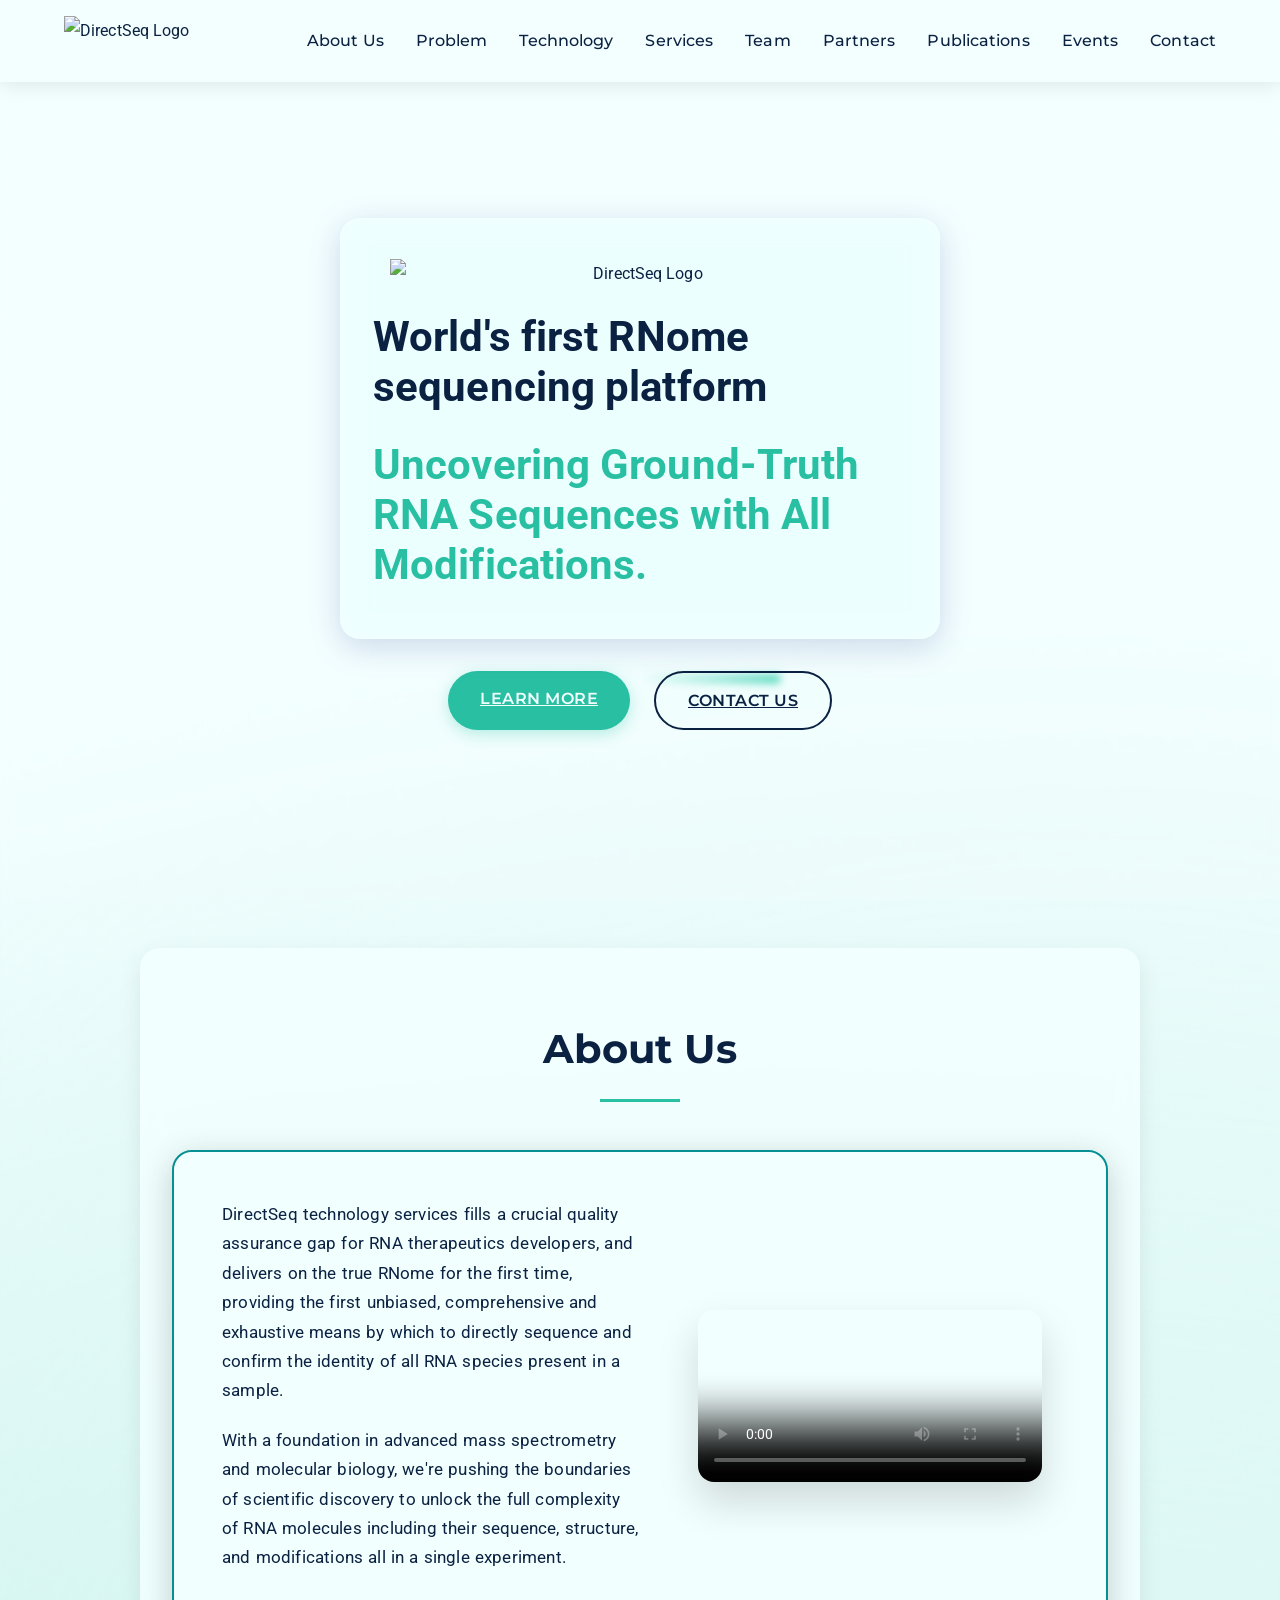
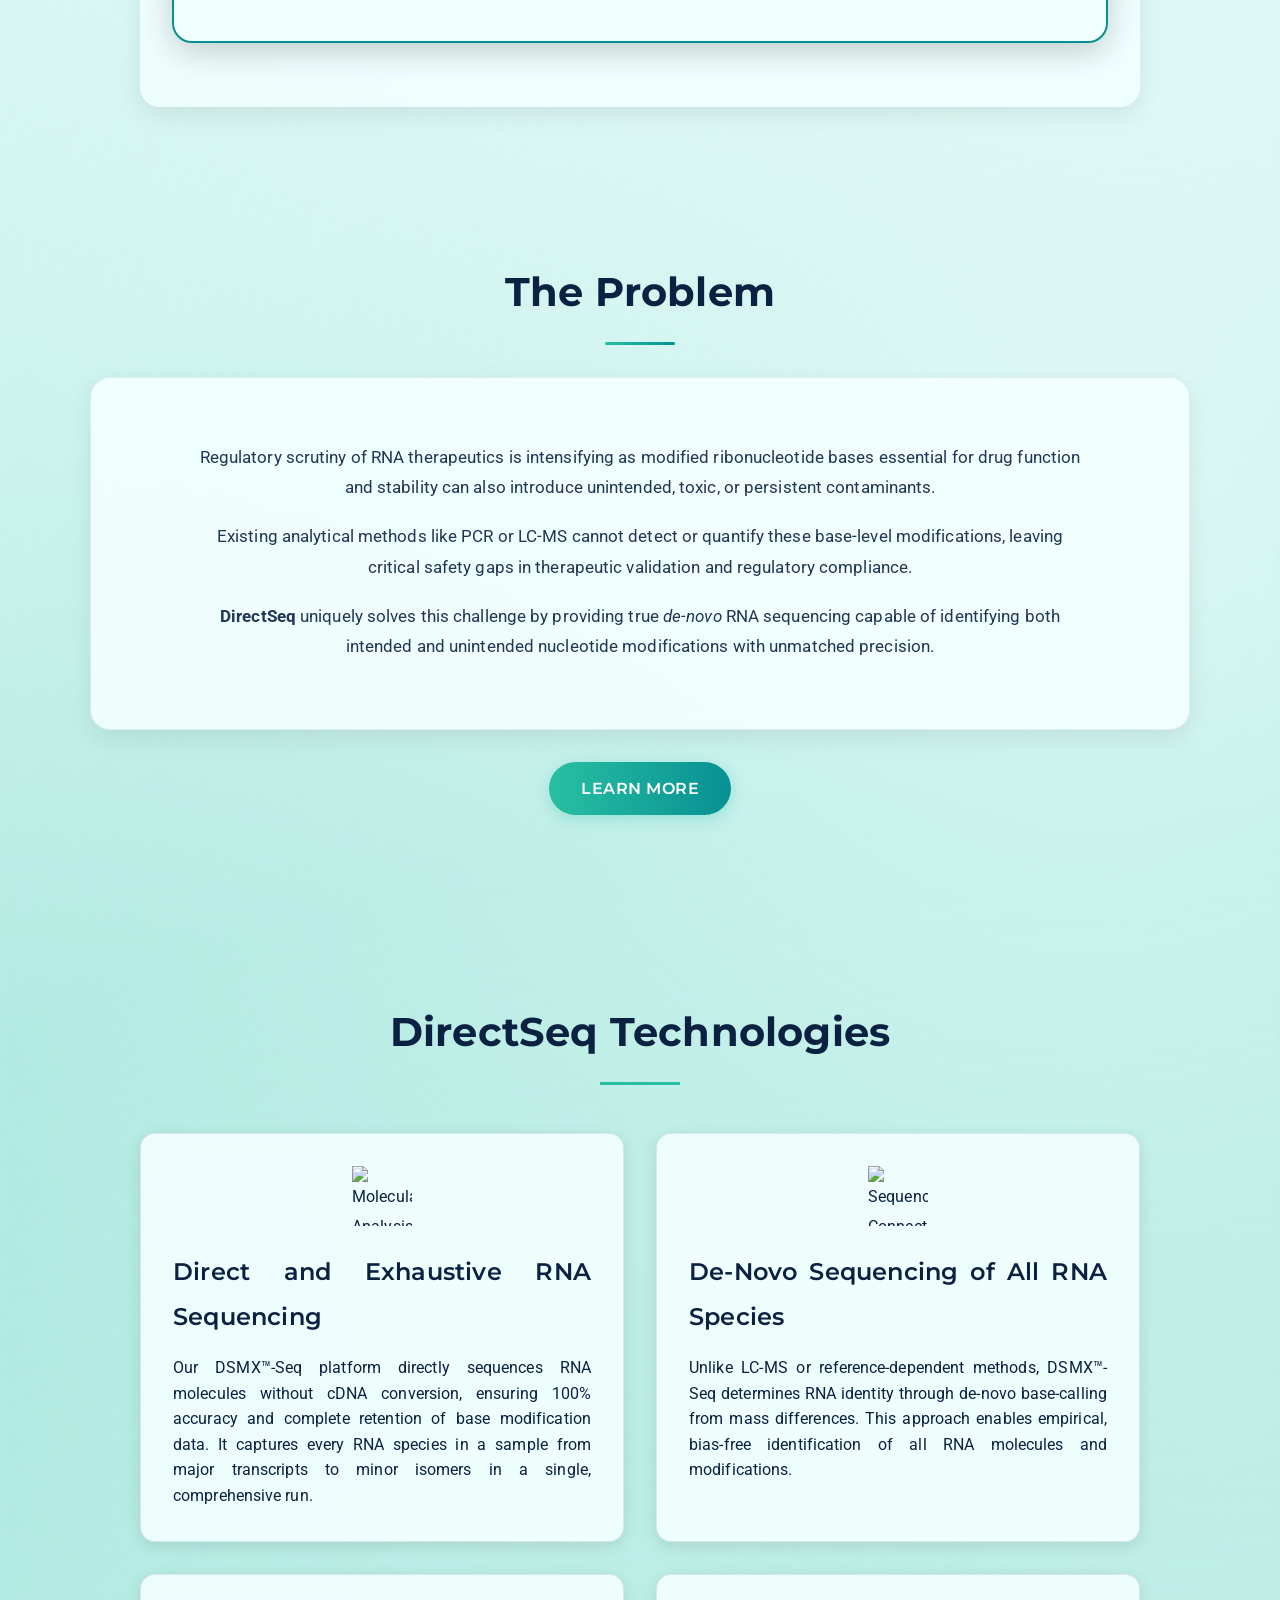
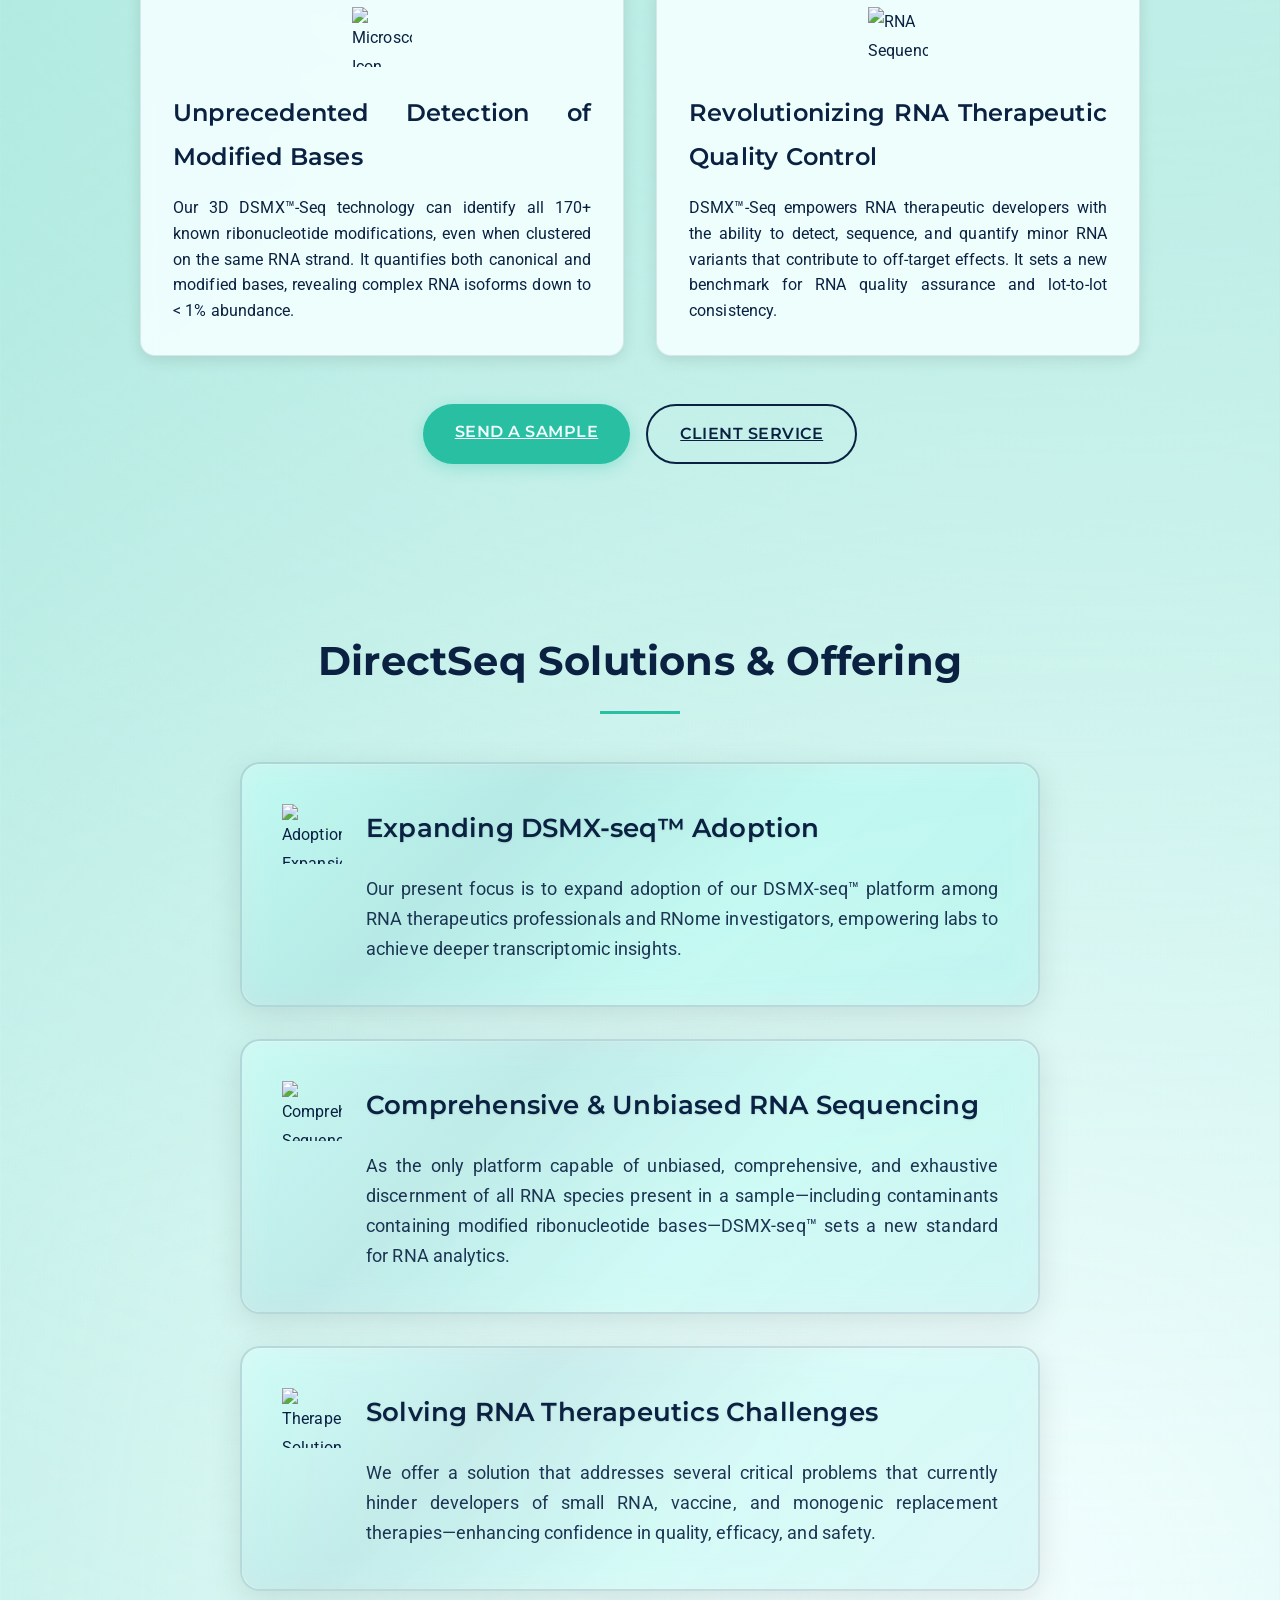
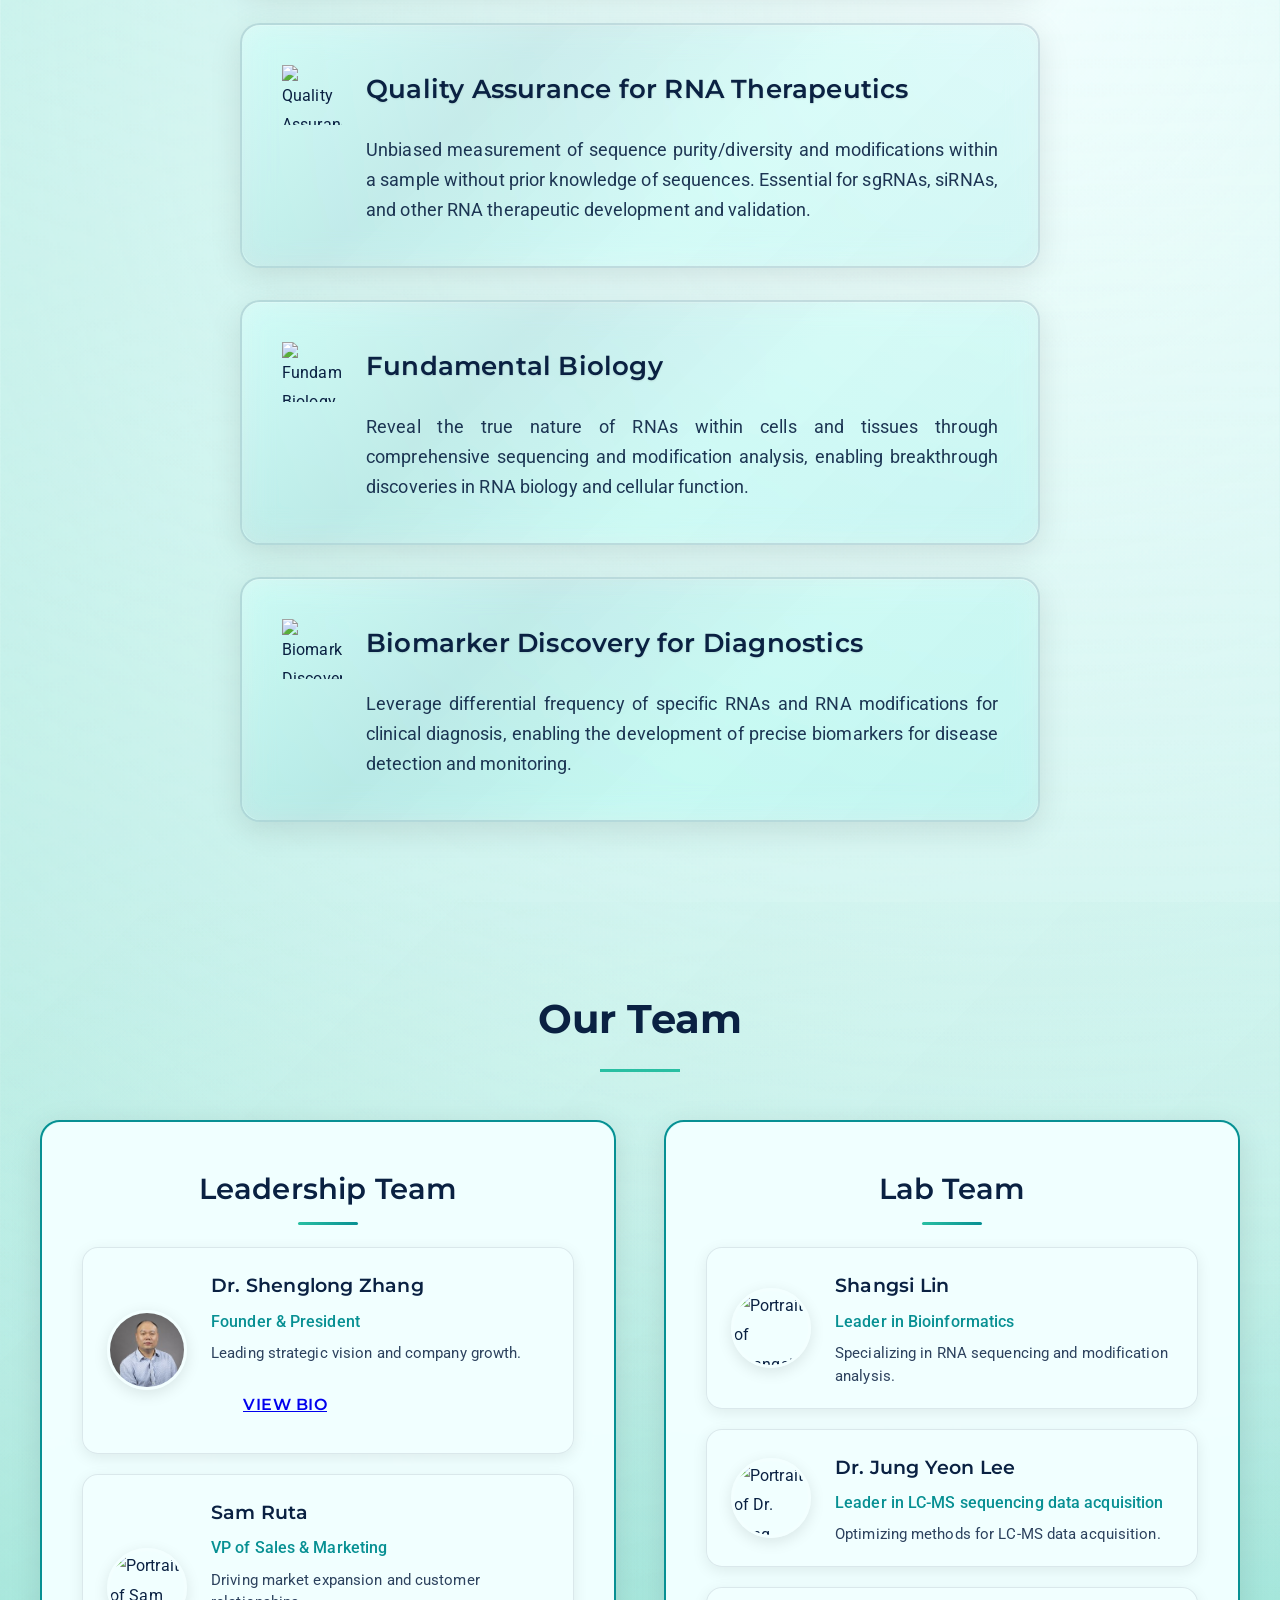
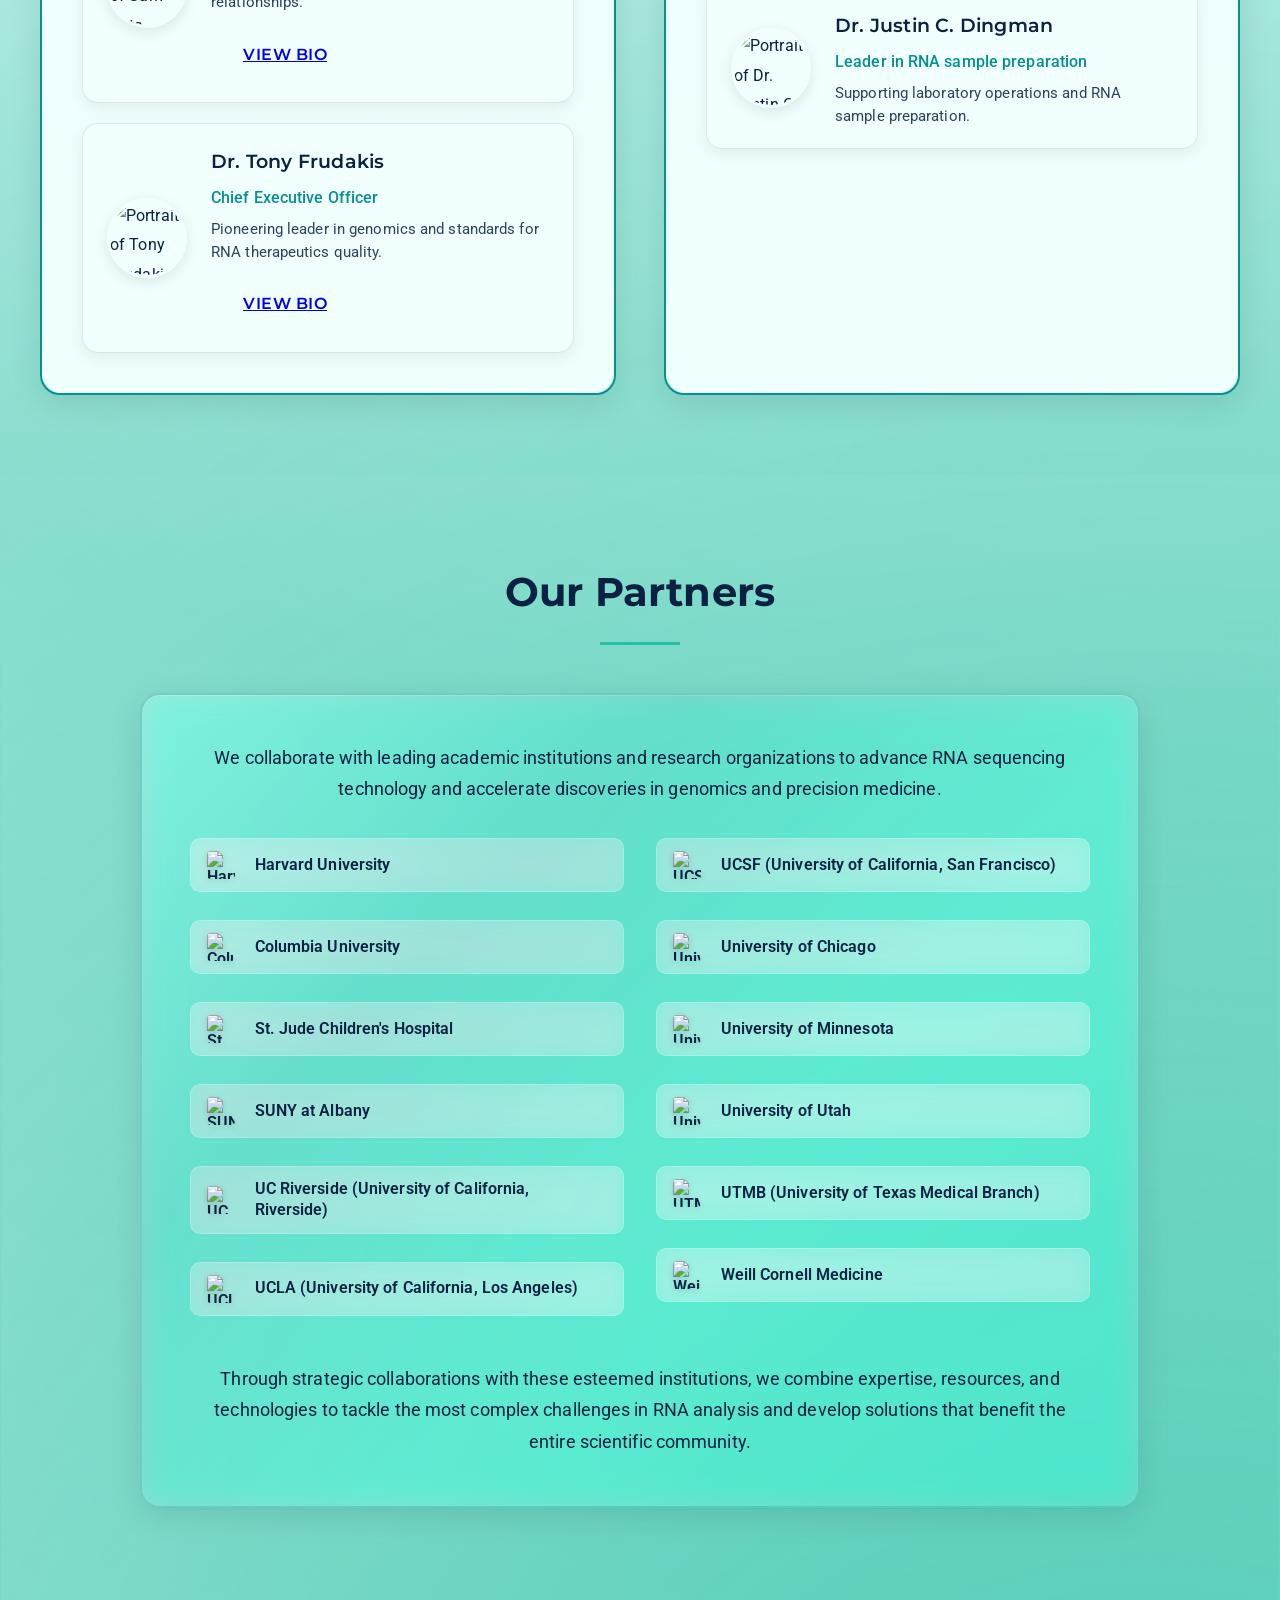
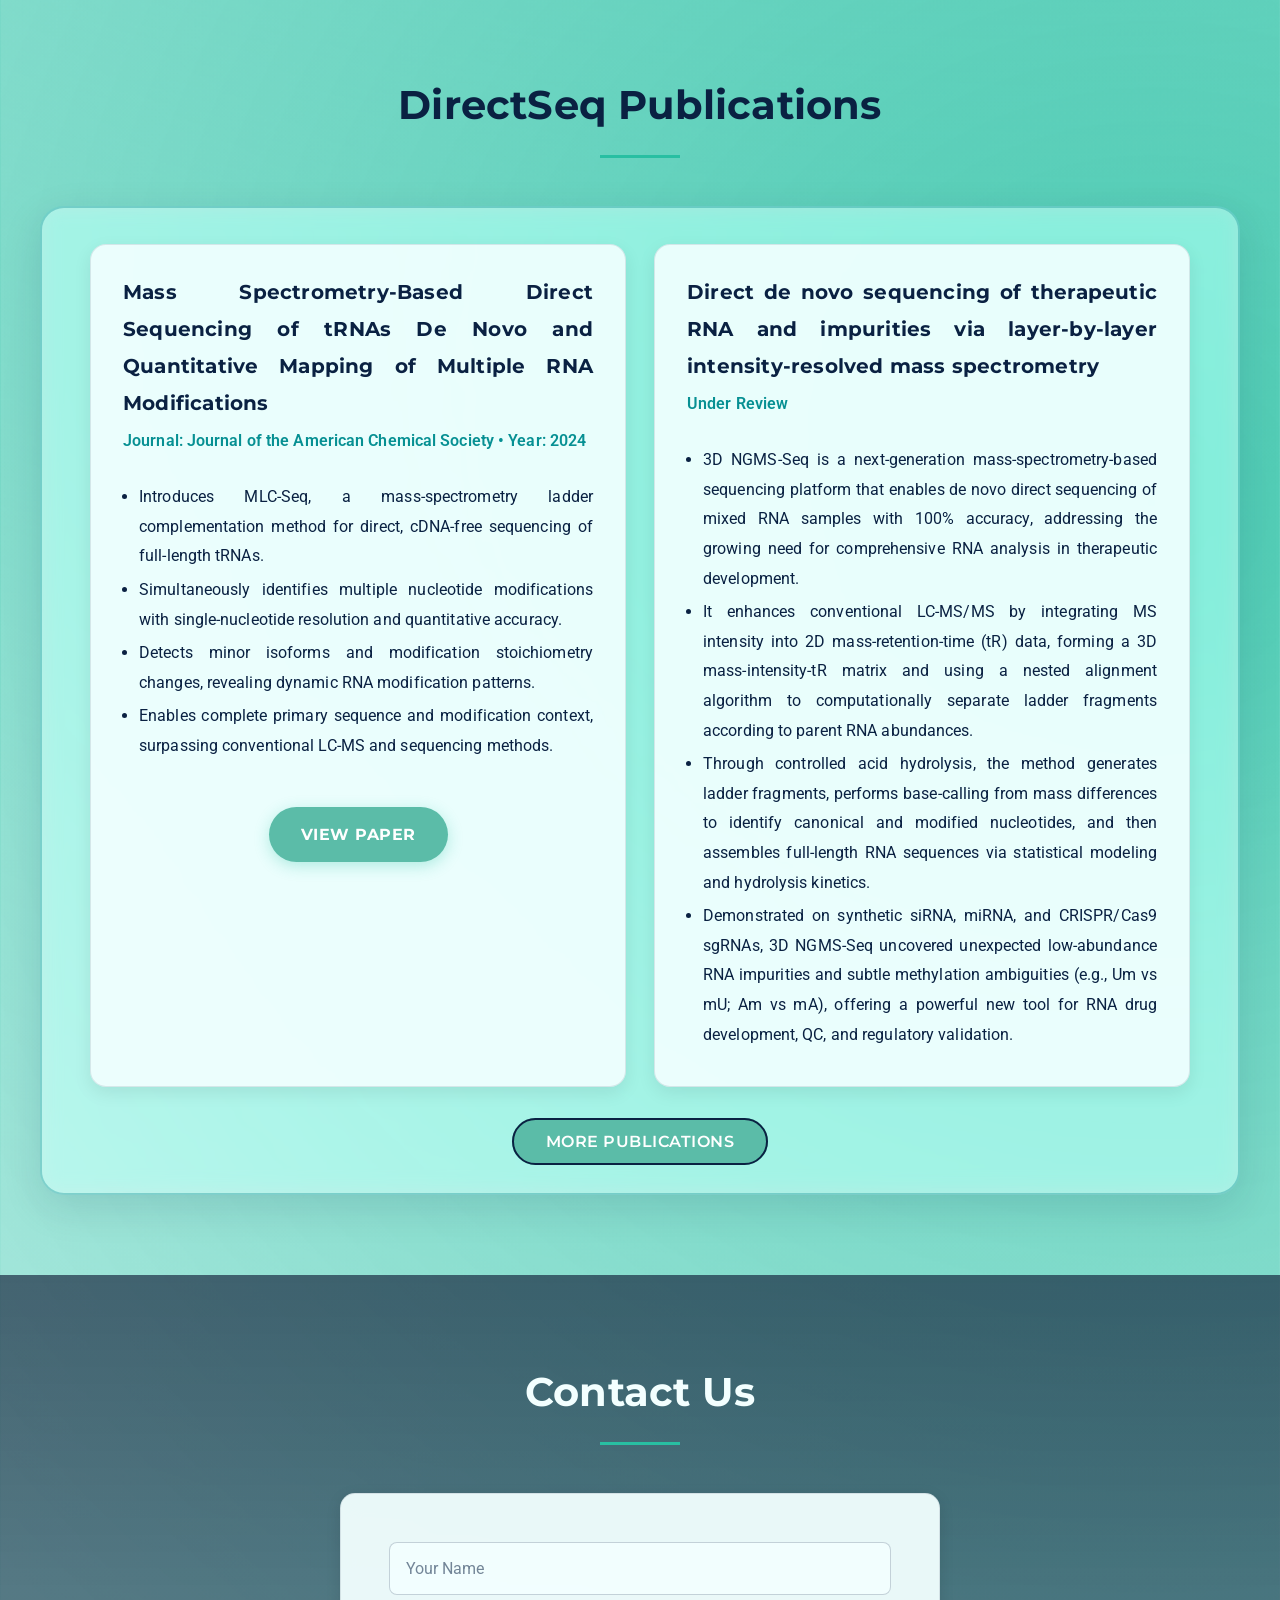
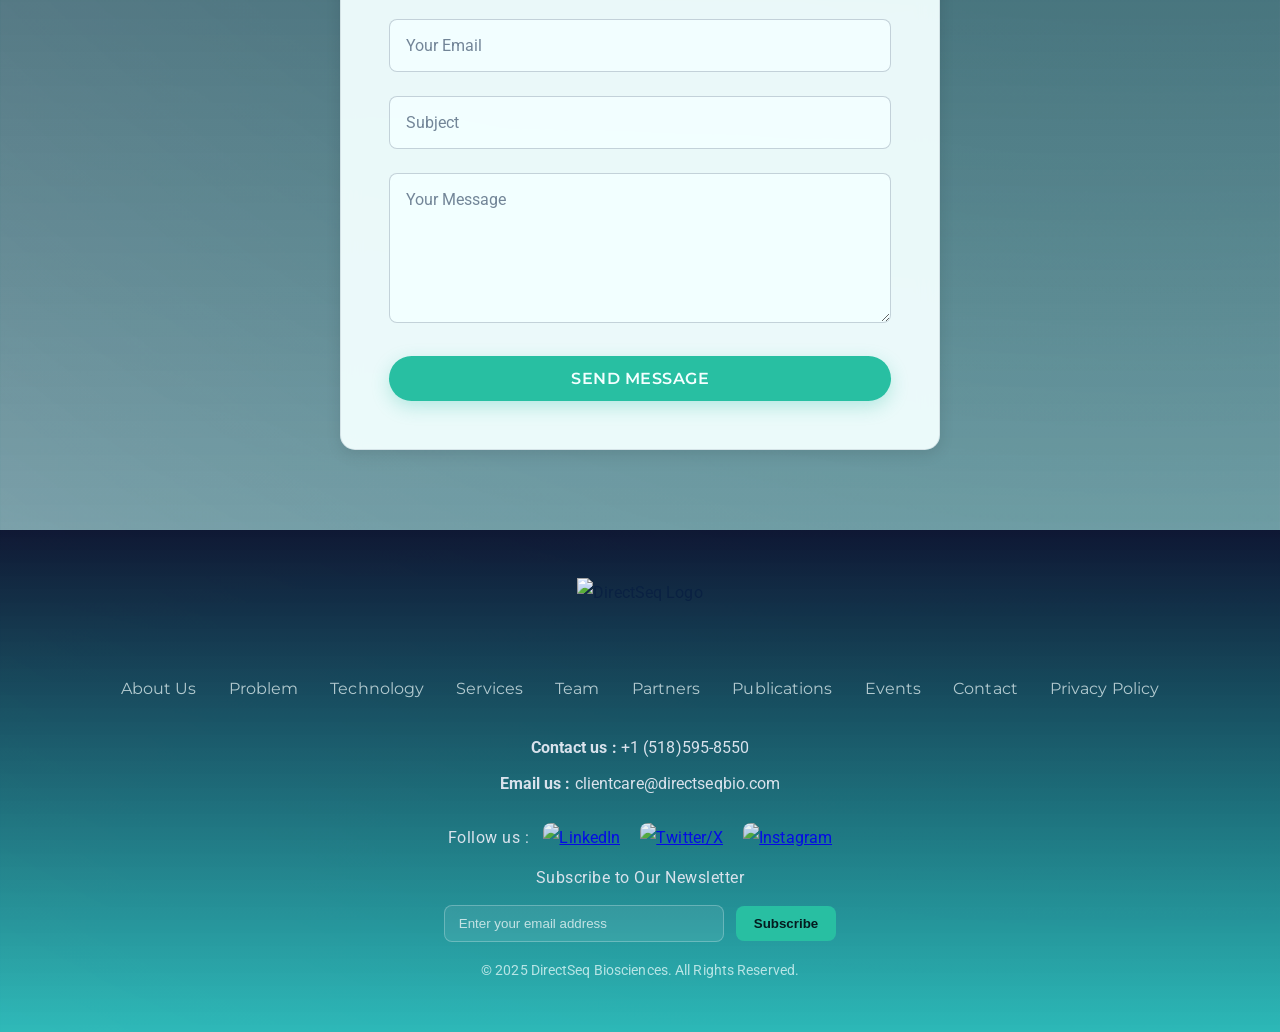
==== commit 230fcc76: "Update index.html" ====
--- a/index.html
+++ b/index.html
@@ -72,6 +72,7 @@
       <a href="#team">Team</a>
       <a href="#partners">Partners</a>
       <a href="#publications">Publications</a>
+      <a href="events.html">Events</a>
       <a href="#contact">Contact</a>
     </div>
     <div class="menu-toggle">
@@ -656,6 +657,7 @@
         <a href="#team">Team</a>
         <a href="#partners">Partners</a>
         <a href="#publications">Publications</a>
+        <a href="events.html">Events</a>
         <a href="#contact">Contact</a>
         <a href="#">Privacy Policy</a>
       </div>
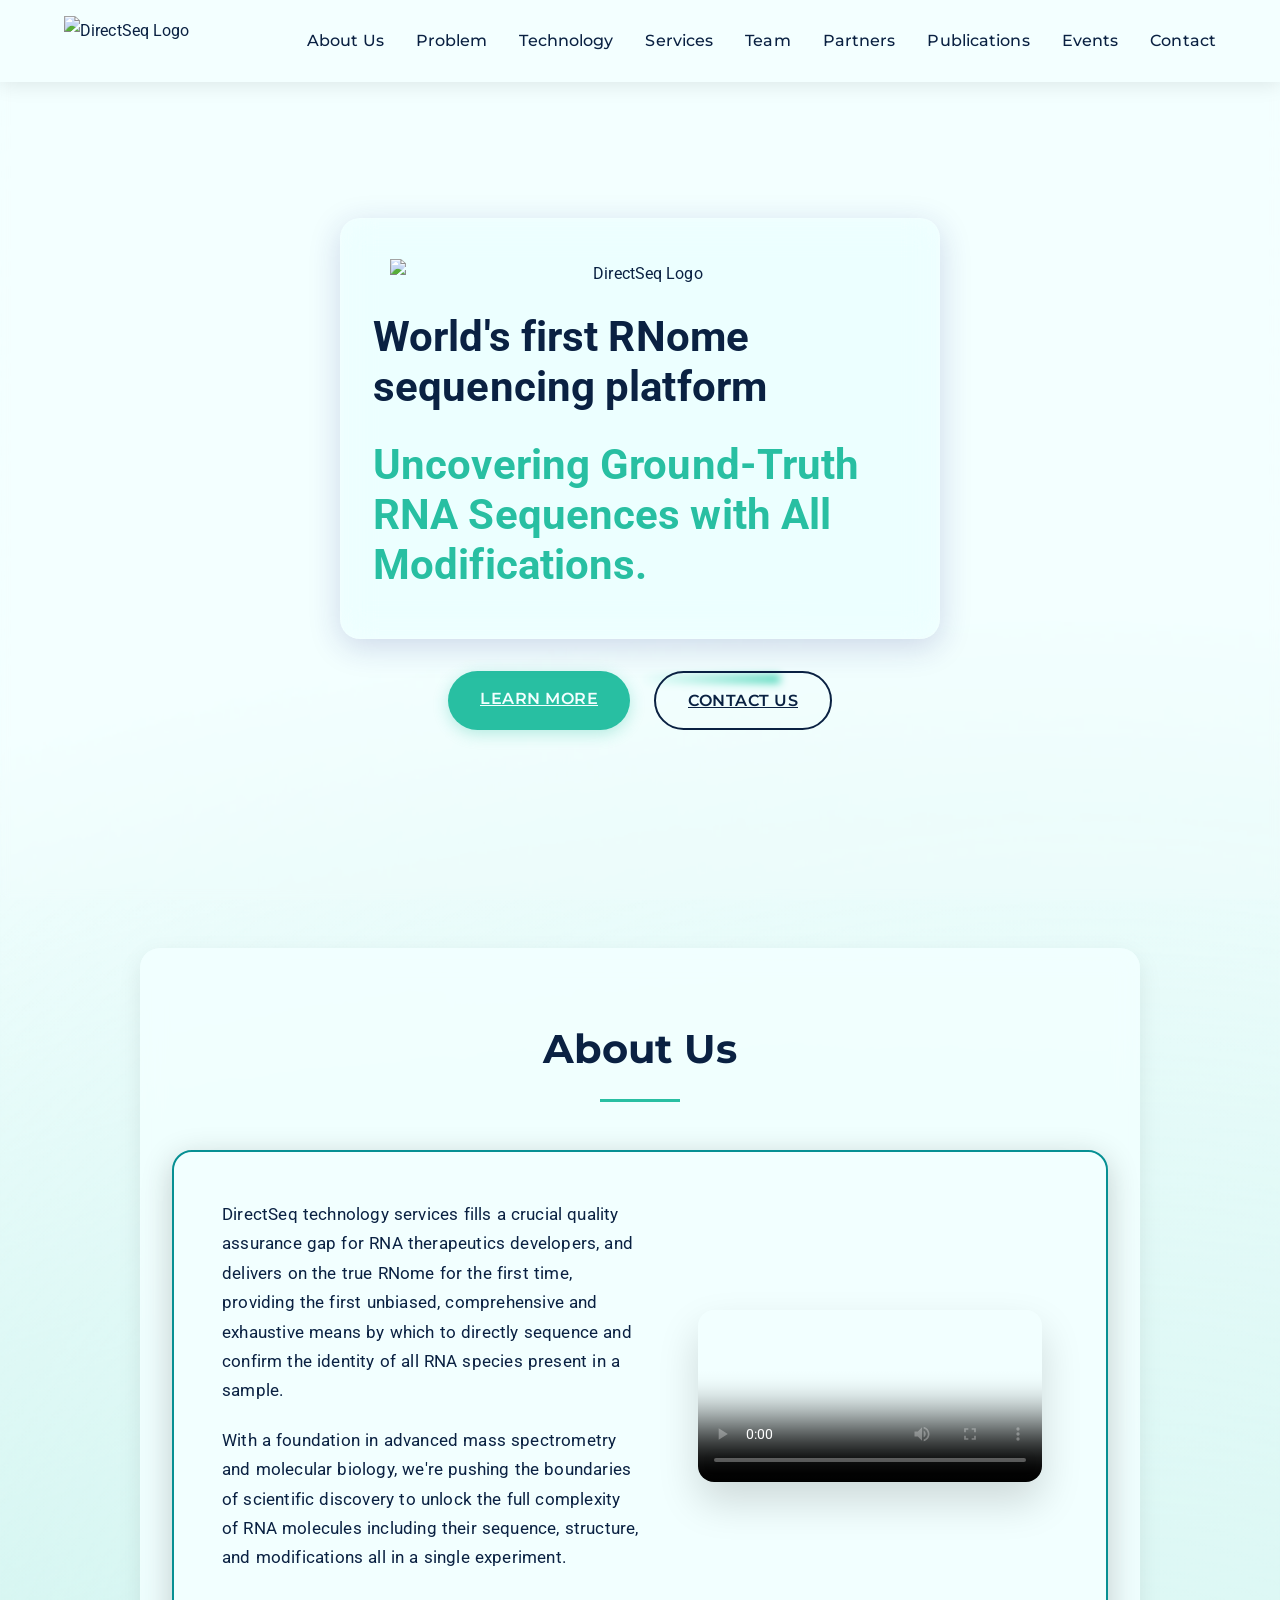
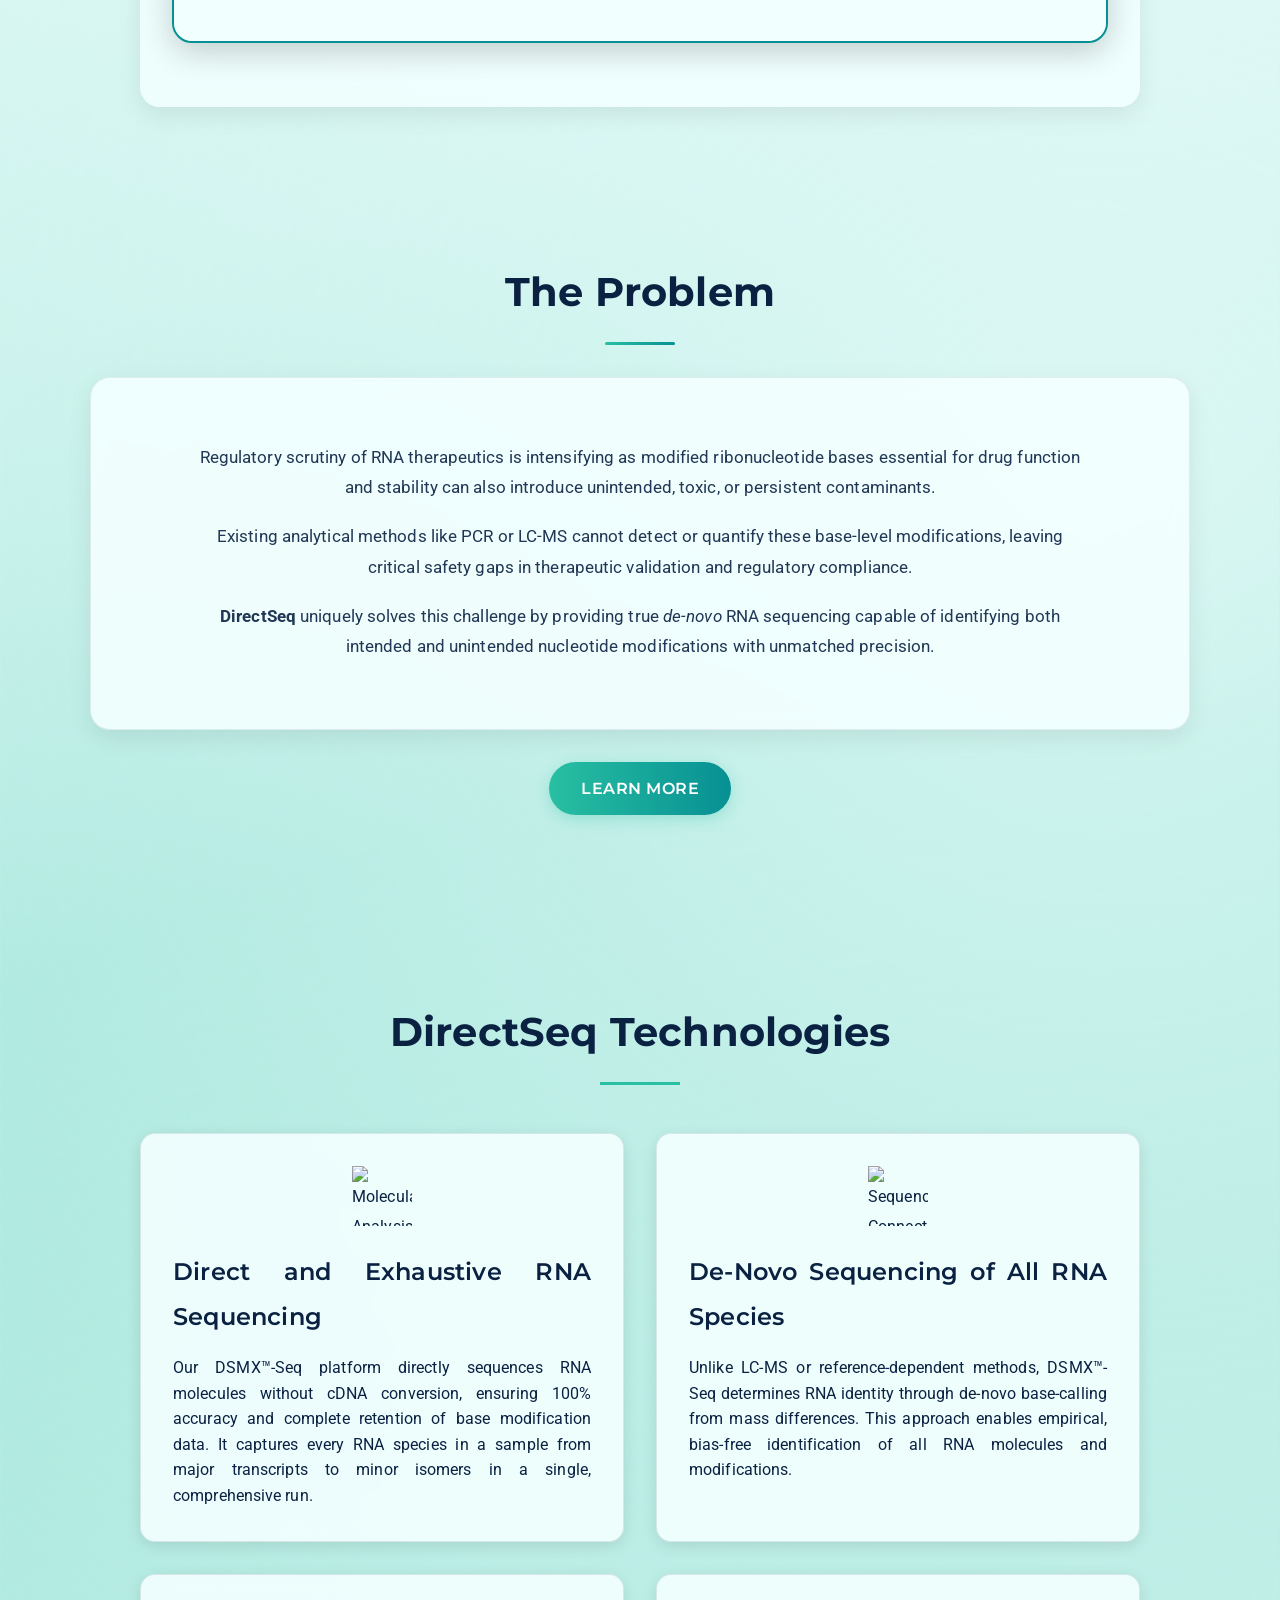
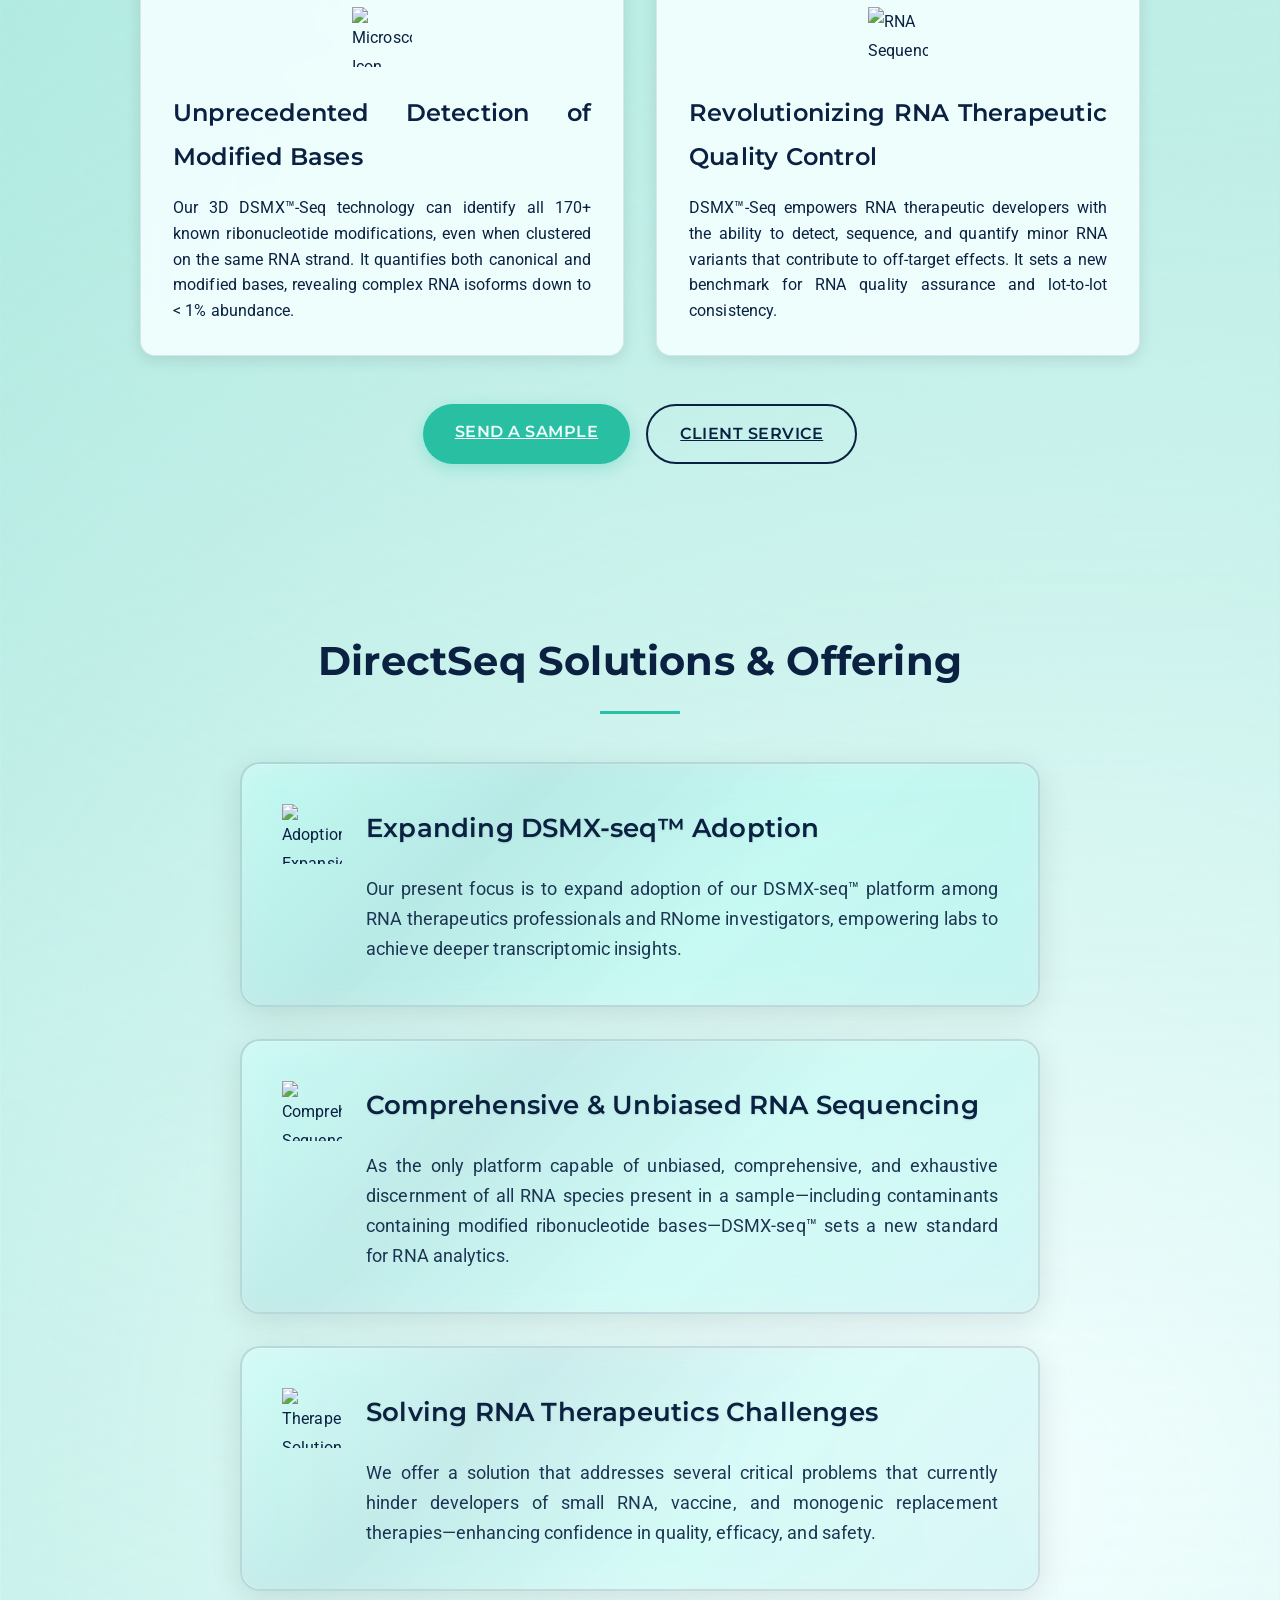
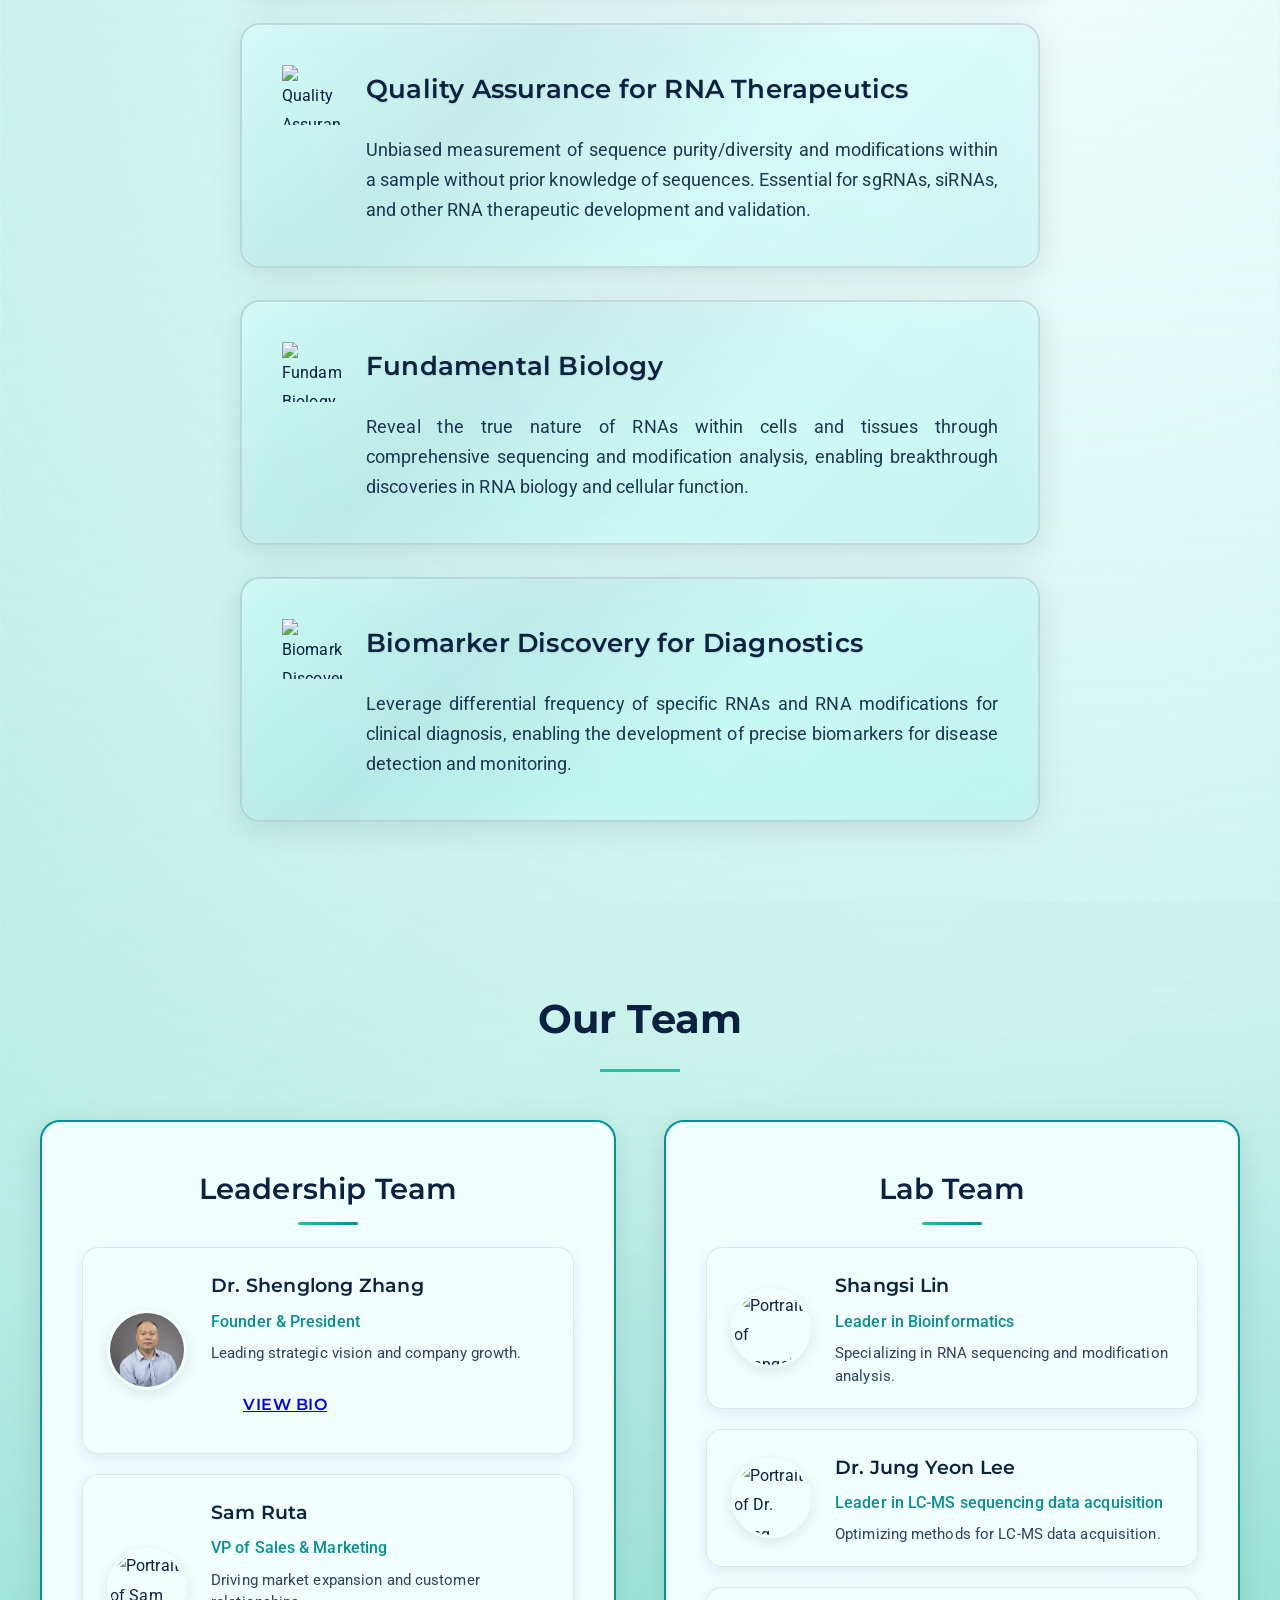
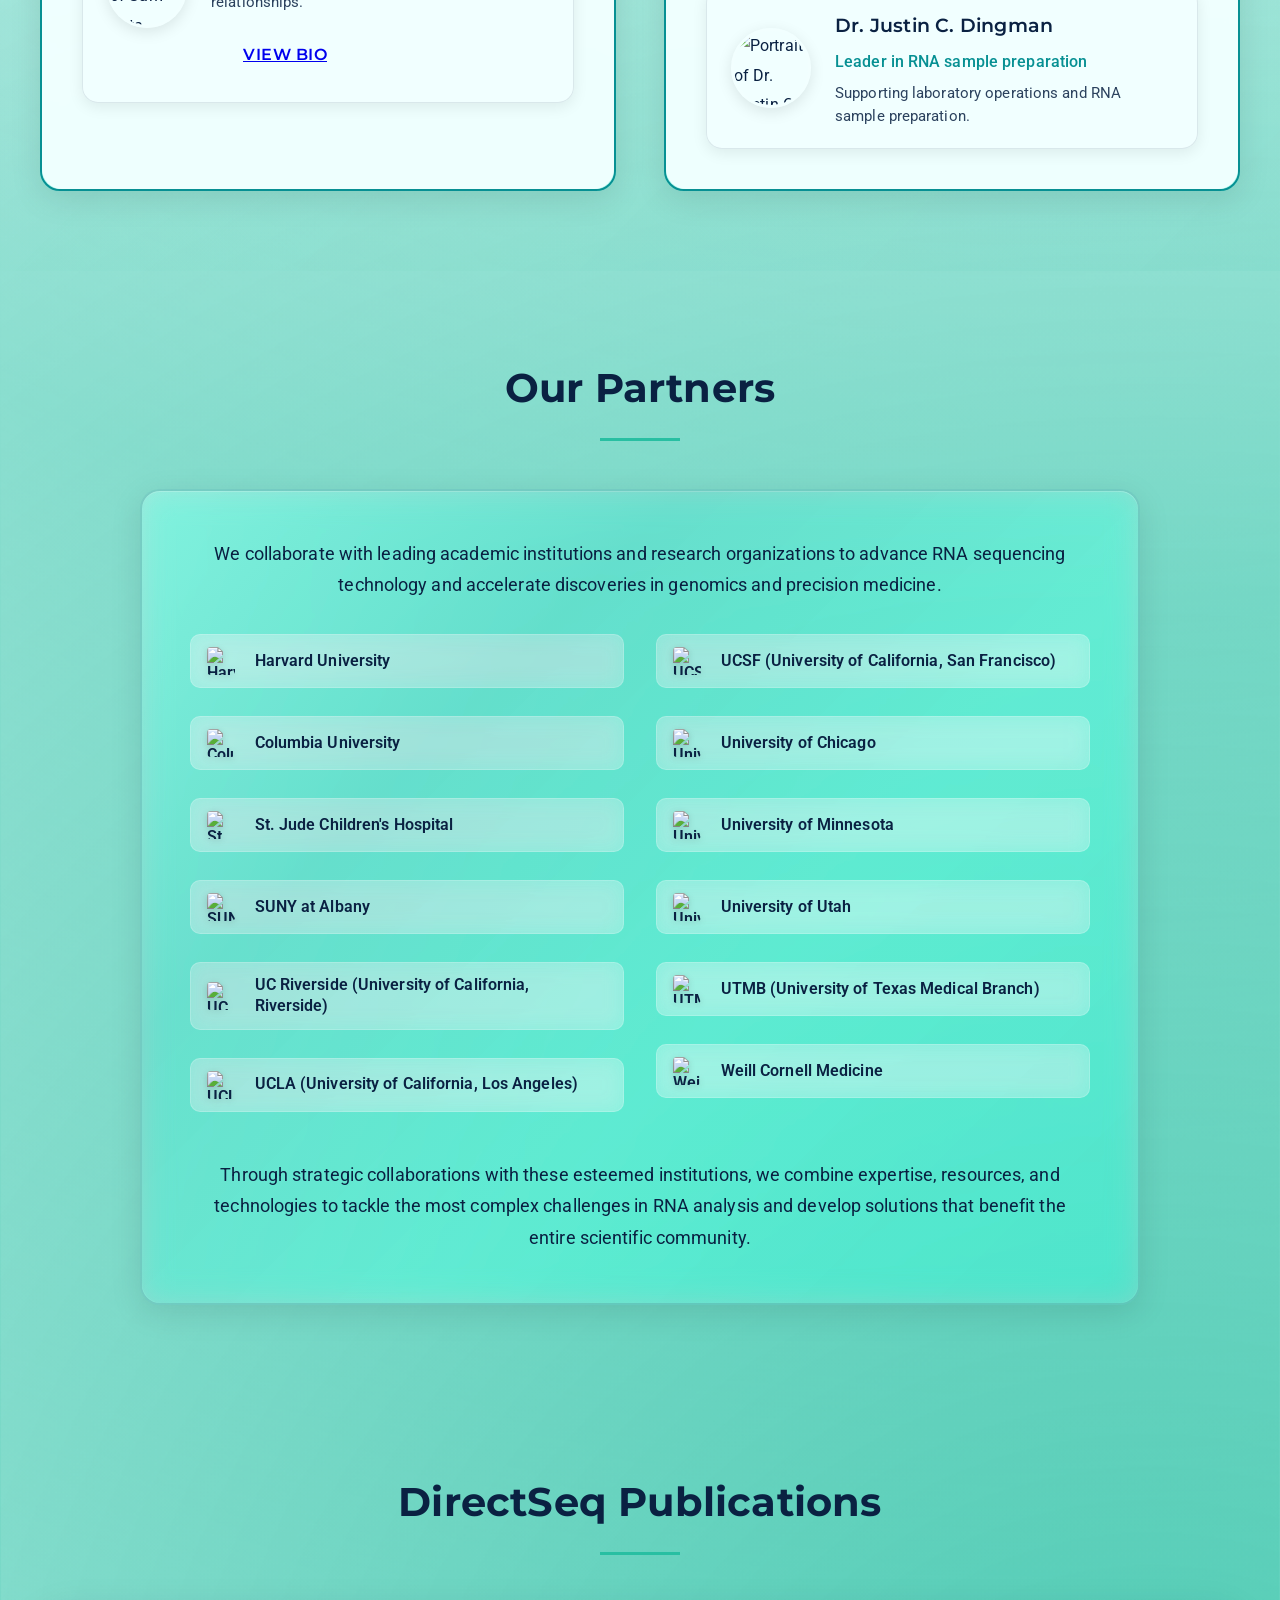
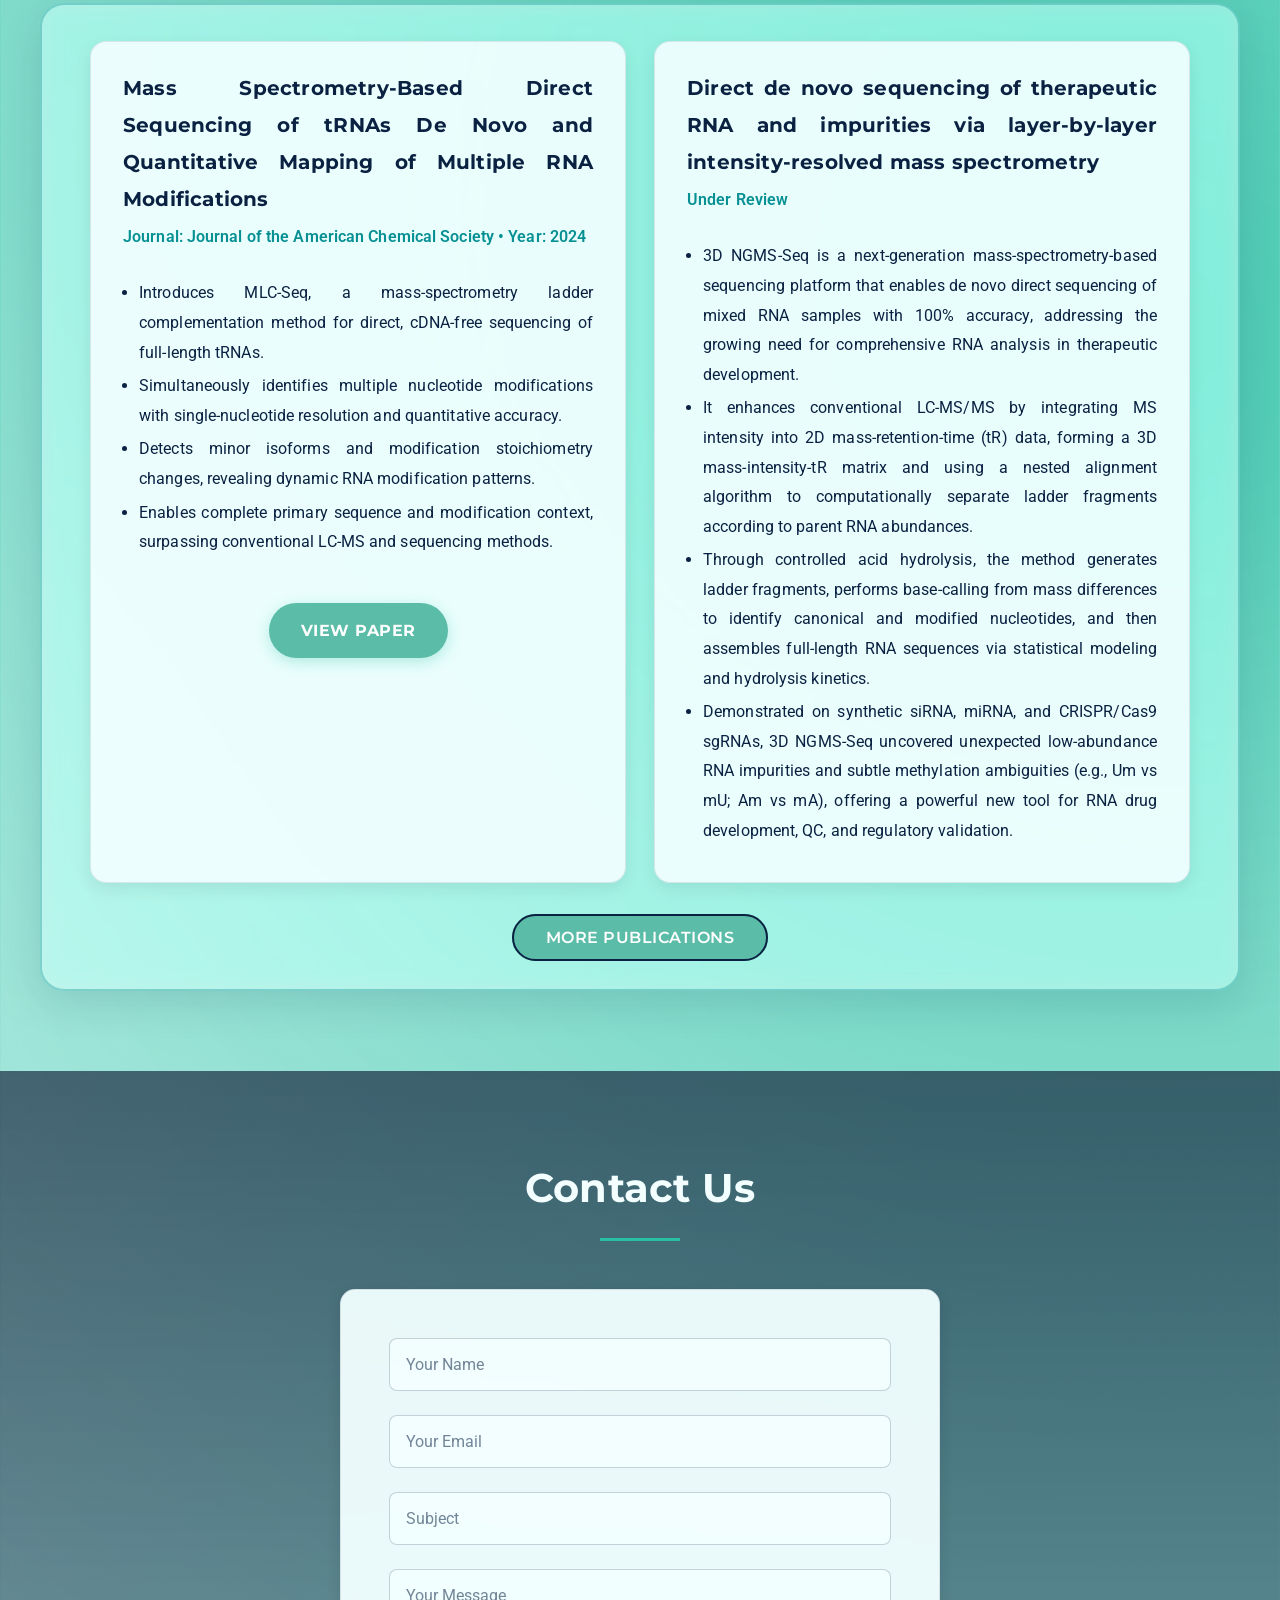
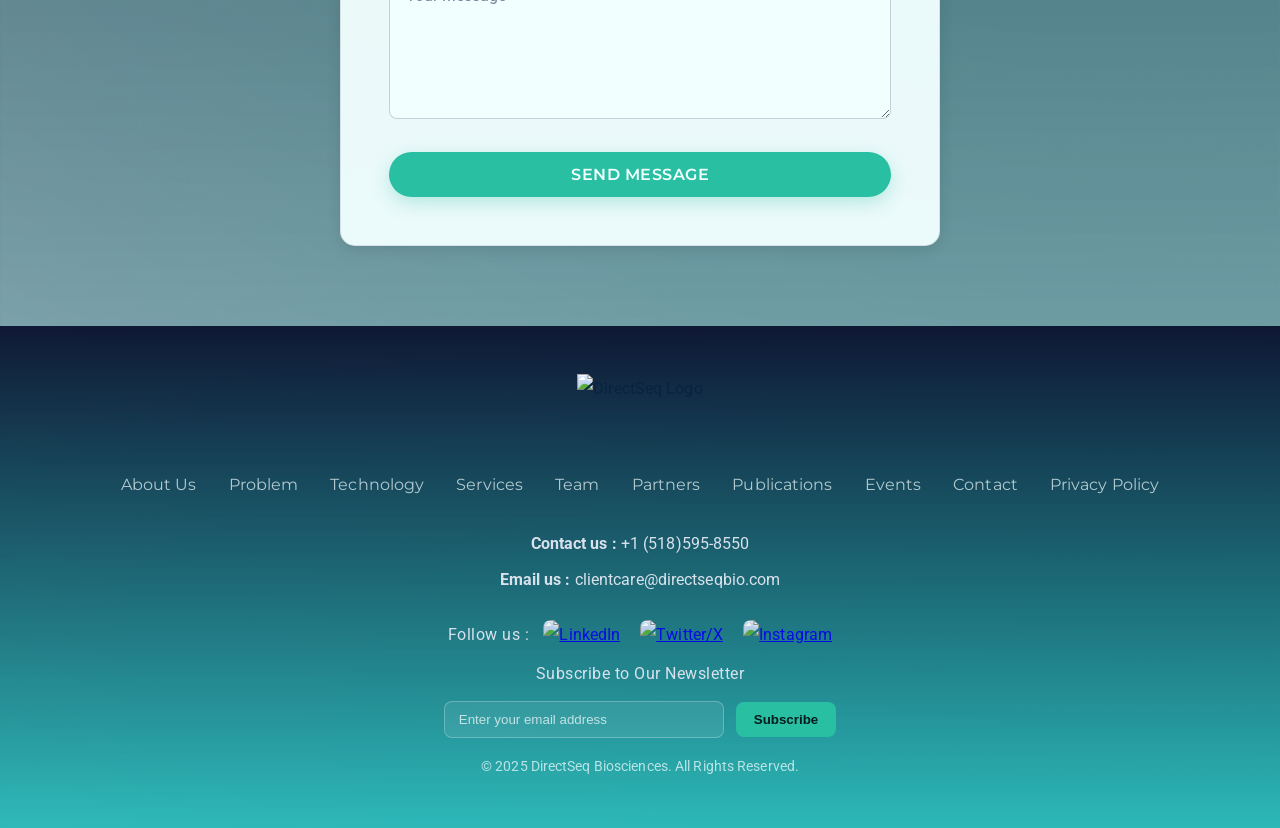
==== commit 816a3e5b: "Update index.html" ====
--- a/index.html
+++ b/index.html
@@ -337,19 +337,6 @@
             </div>
           </div>
 
-          <!-- Member 3: Tony -->
-          <div class="team-member">
-            <div class="tech-icon">
-              <img src="team/Tony.jpeg" alt="Portrait of Tony Frudakis" class="member-image">
-            </div>
-            <div class="tech-content">
-              <h3 class="tech-title">Dr. Tony Frudakis</h3>
-              <p class="member-title">Chief Executive Officer</p>
-              <p class="tech-desc">Pioneering leader in genomics and standards for RNA therapeutics quality.</p>
-              <a href="bio-tony.html" class="btn btn-outline bio-link">View Bio</a>
-            </div>
-          </div>
-
         </div>
       </div>
       <!-- /Leadership Team panel -->
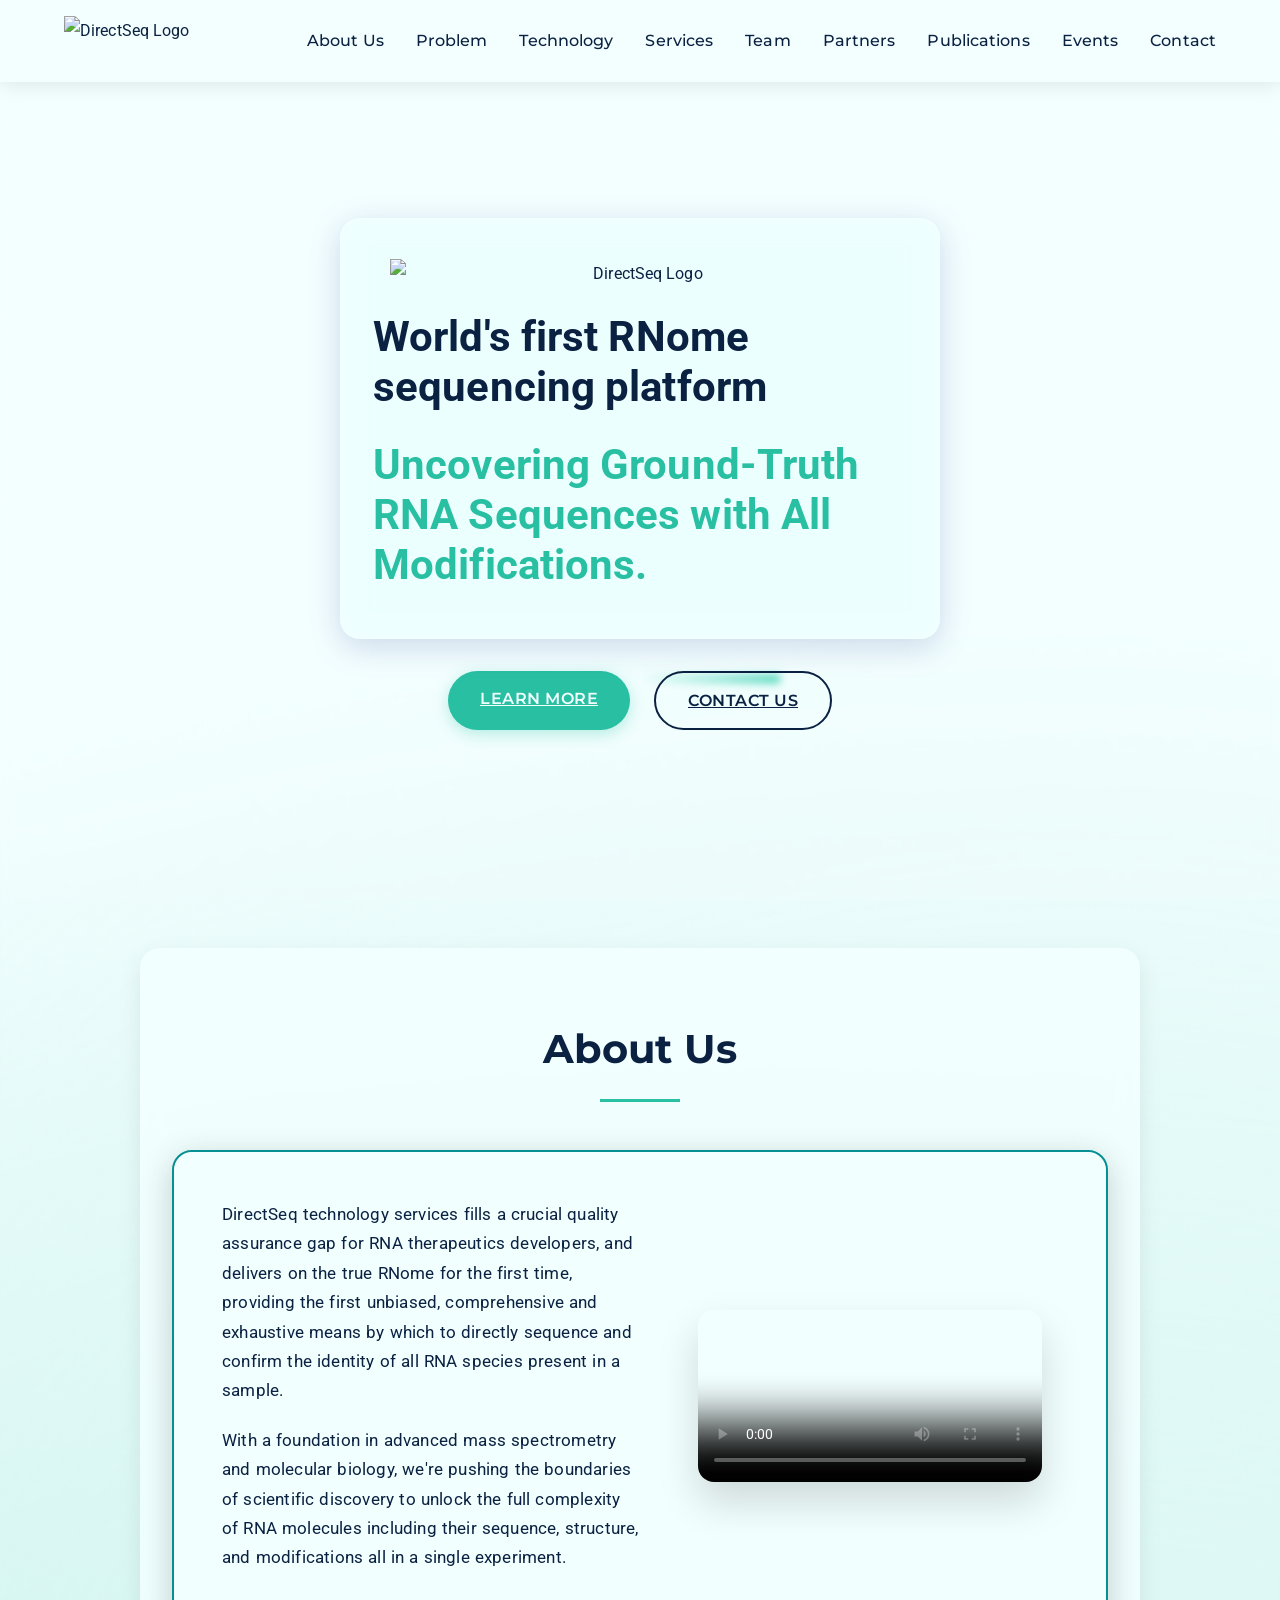
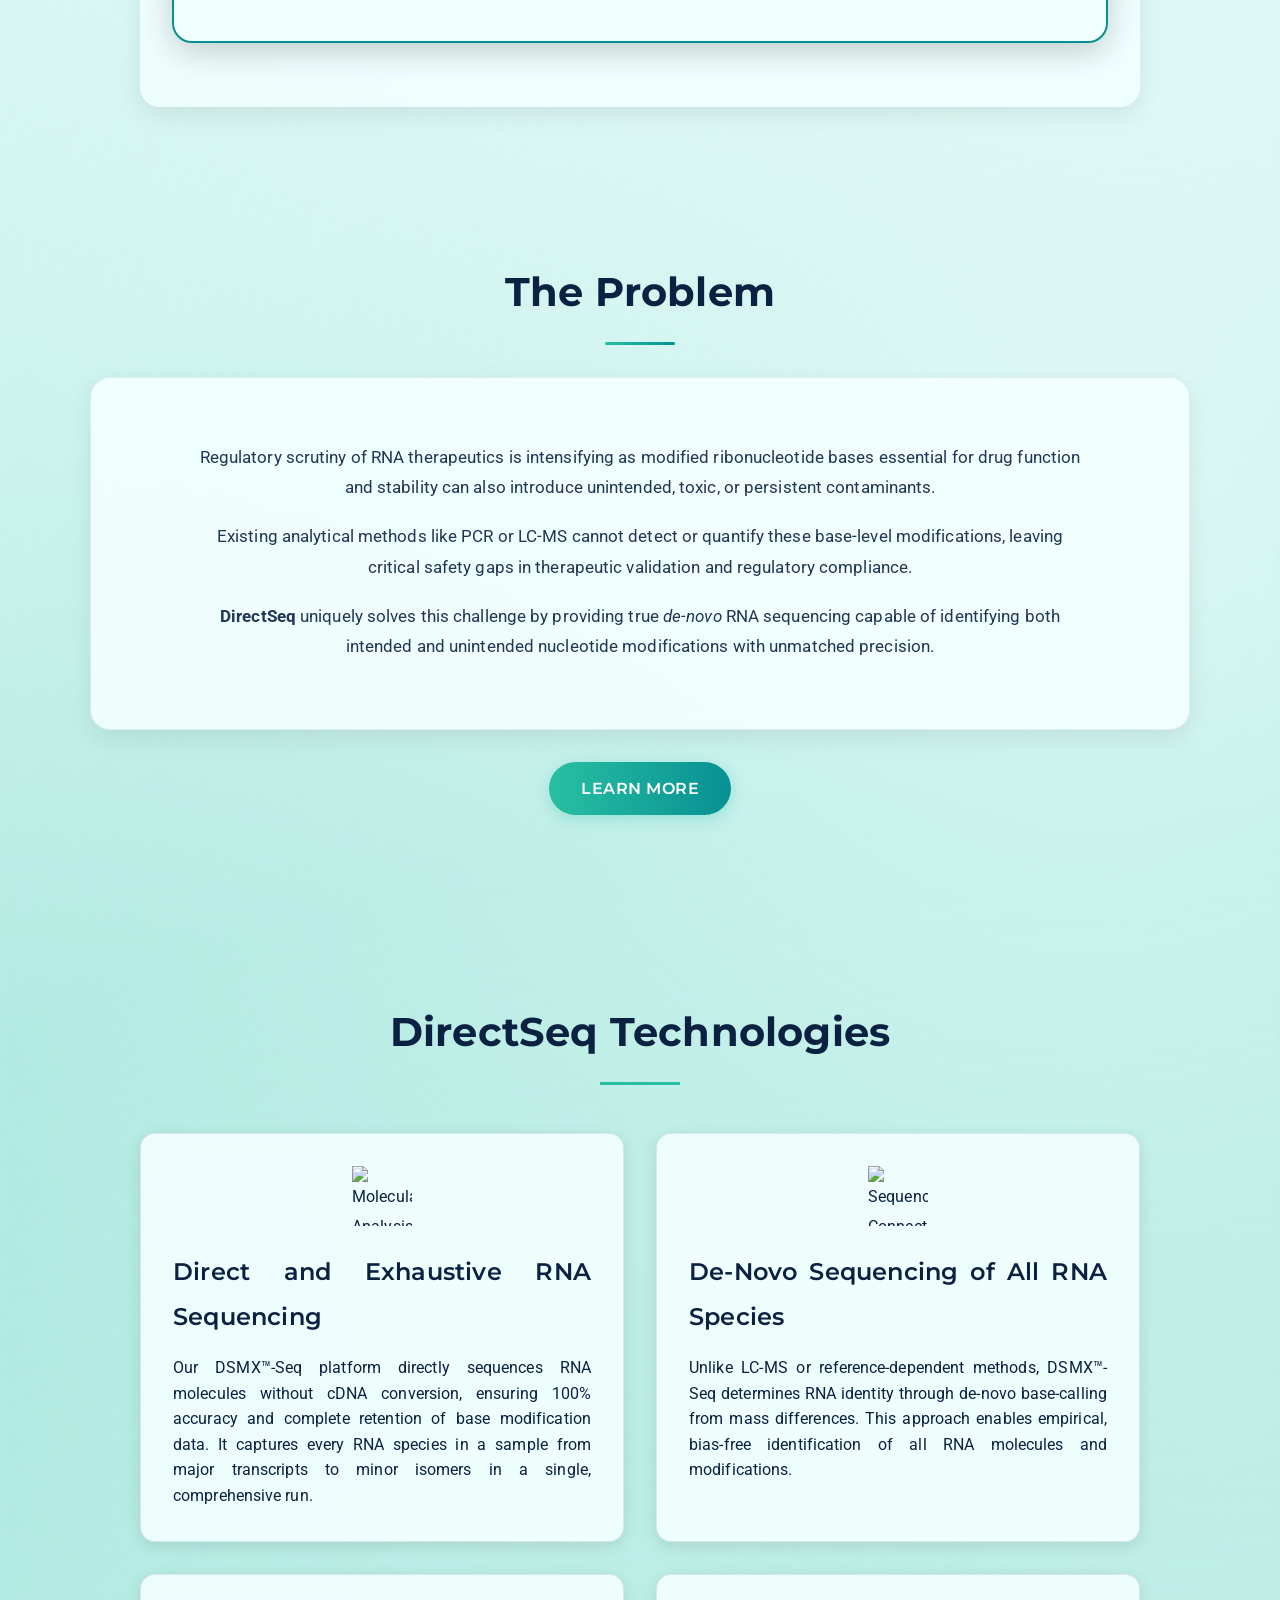
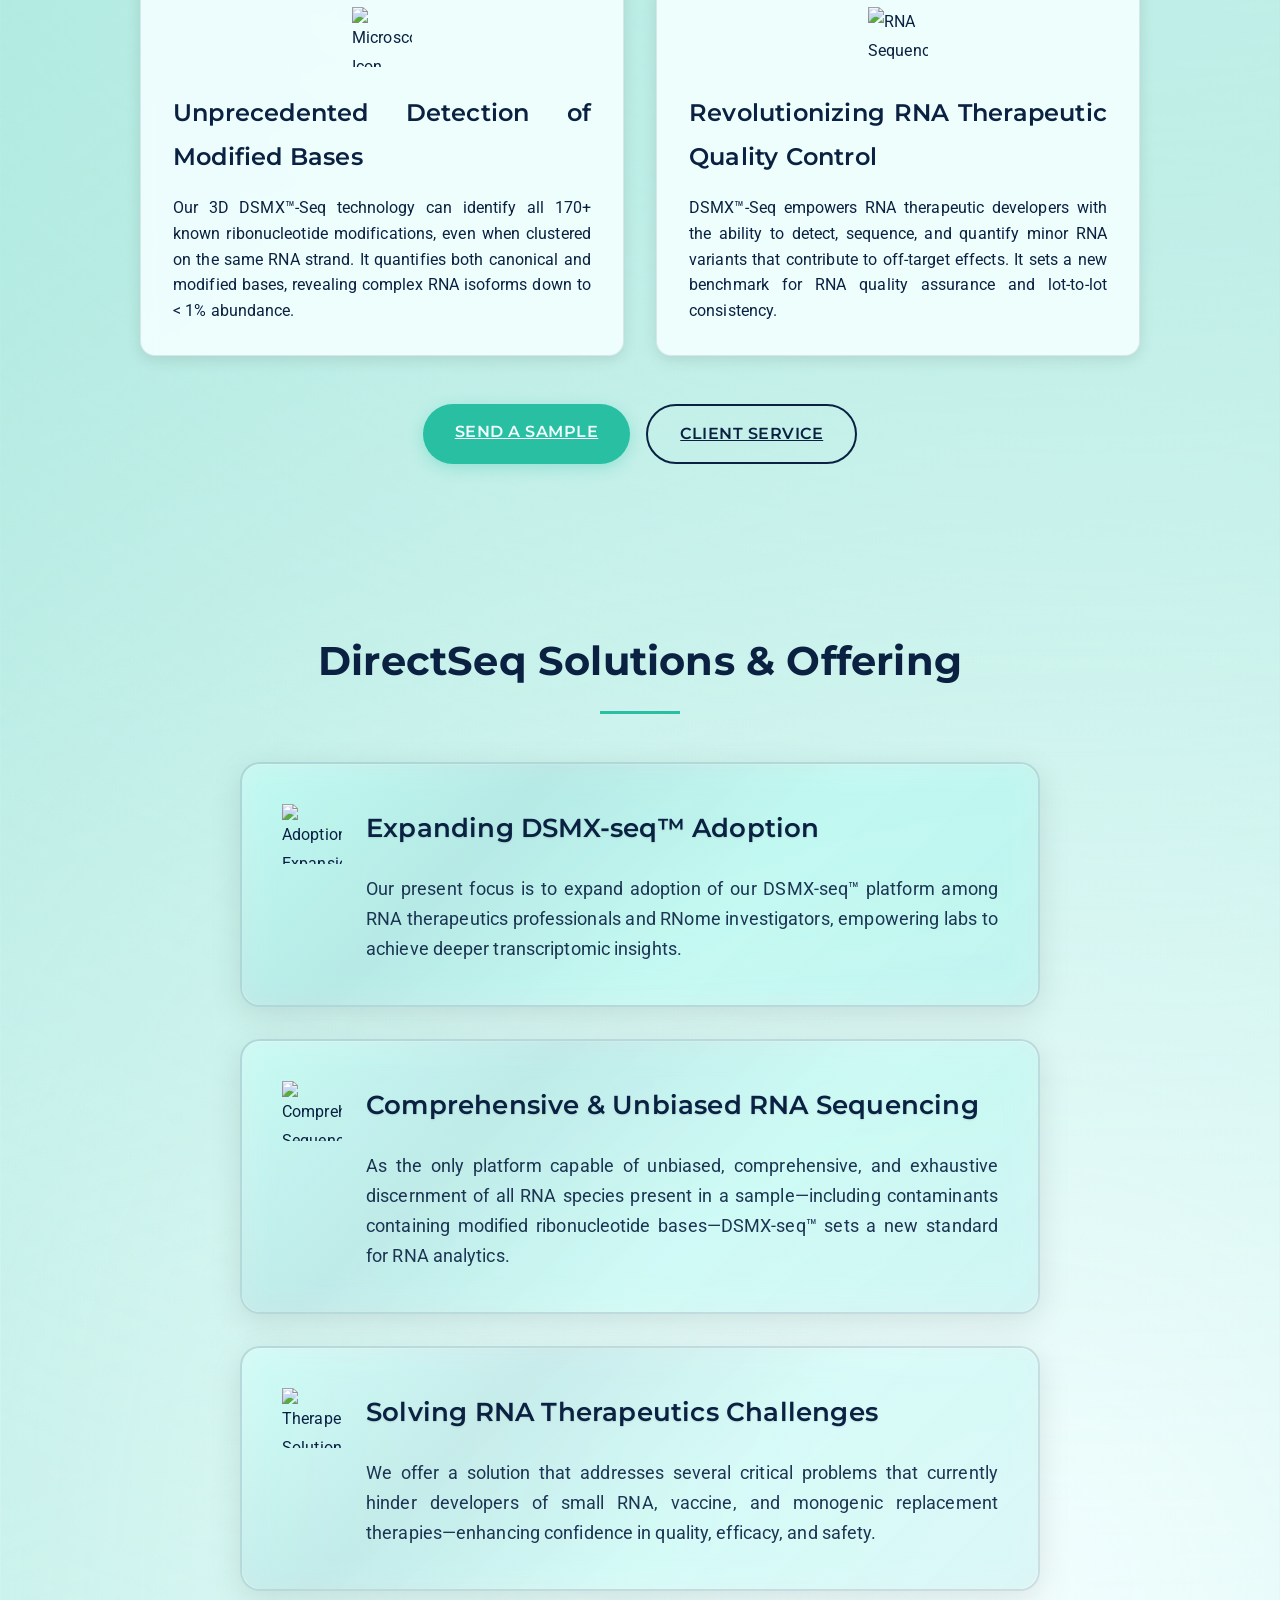
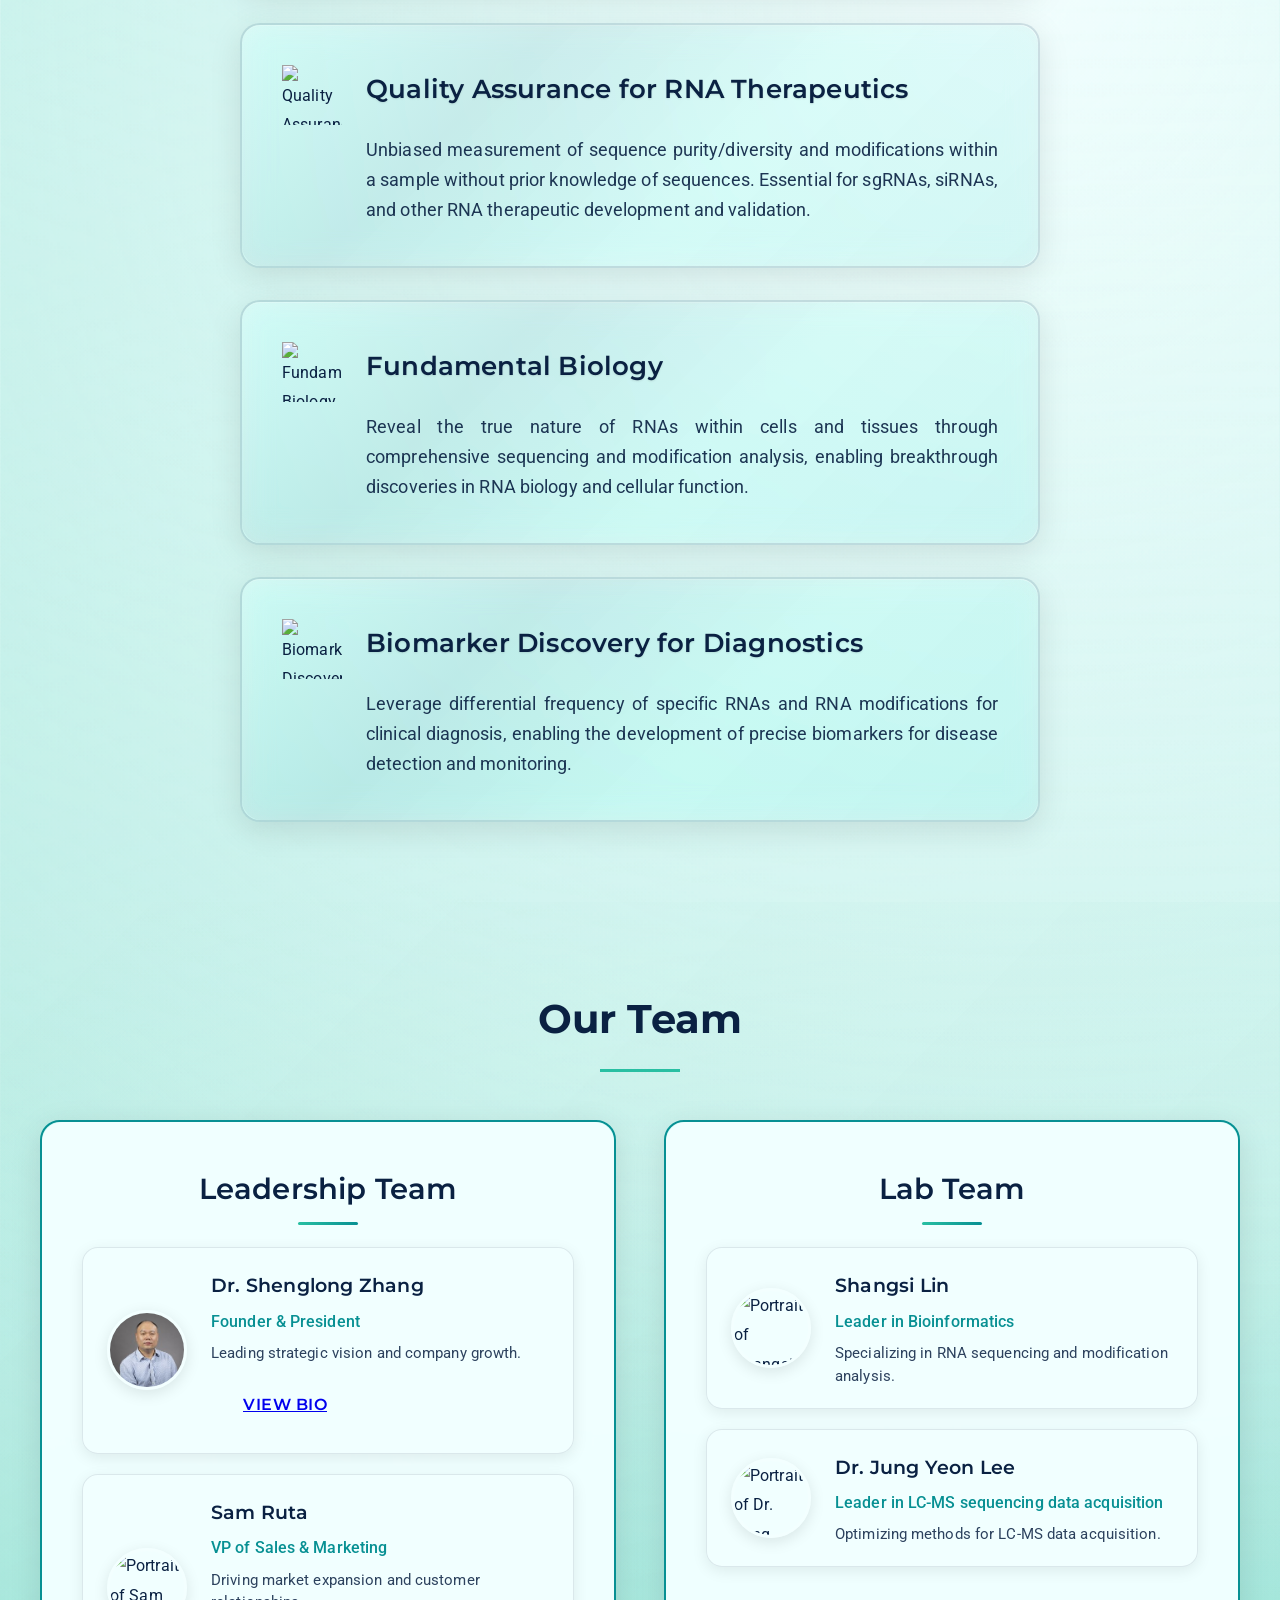
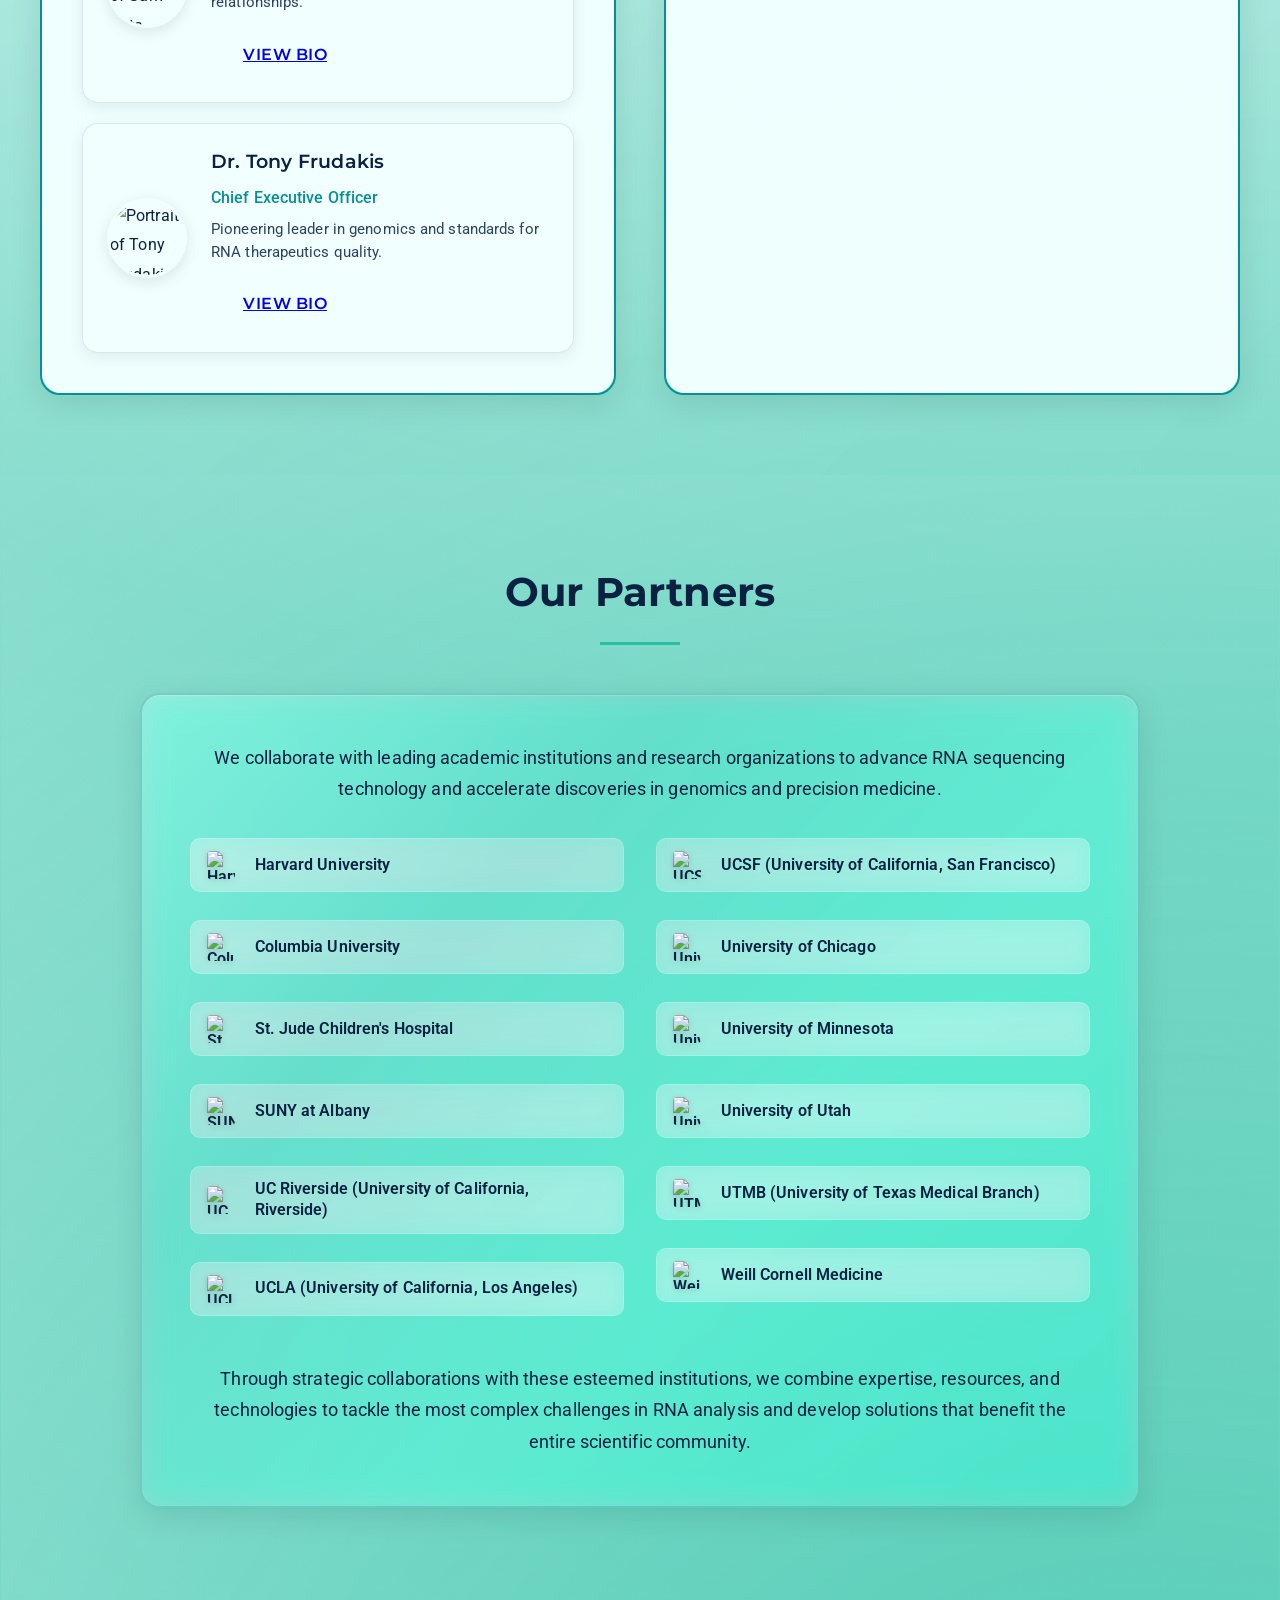
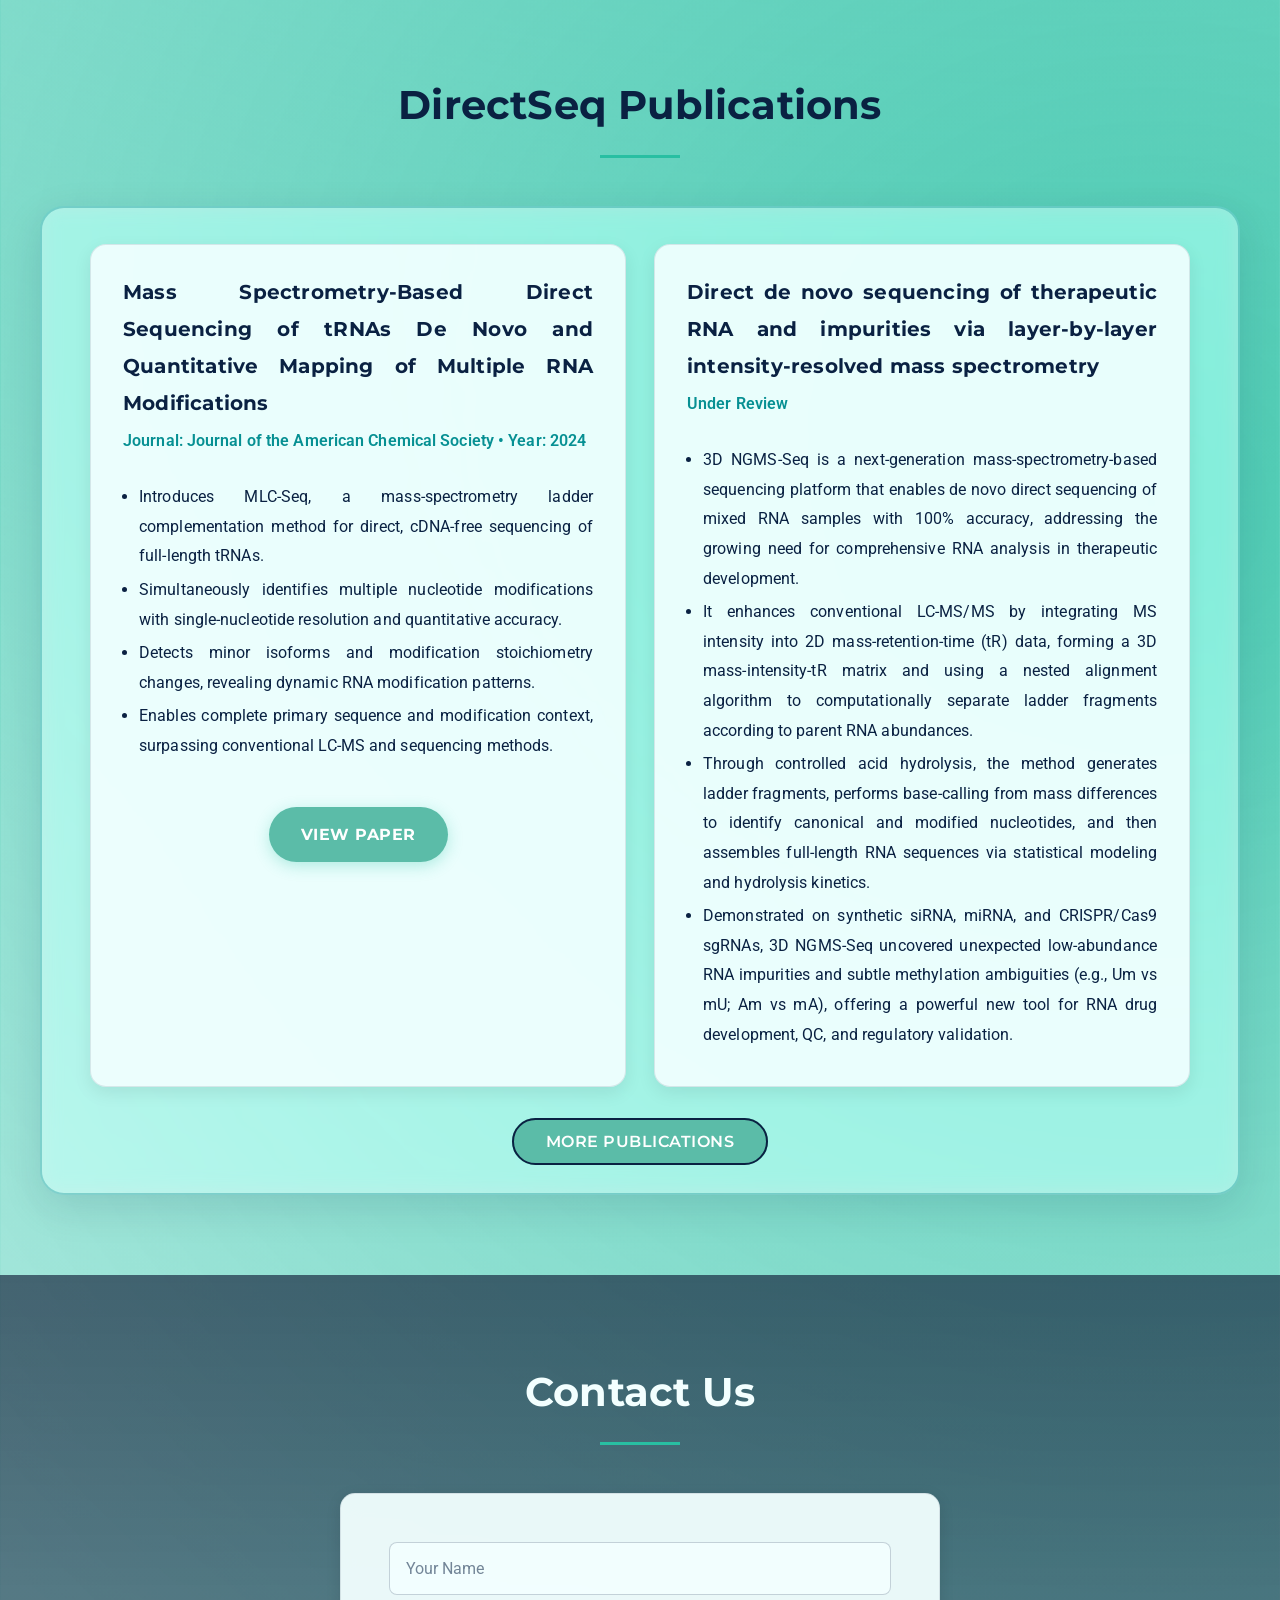
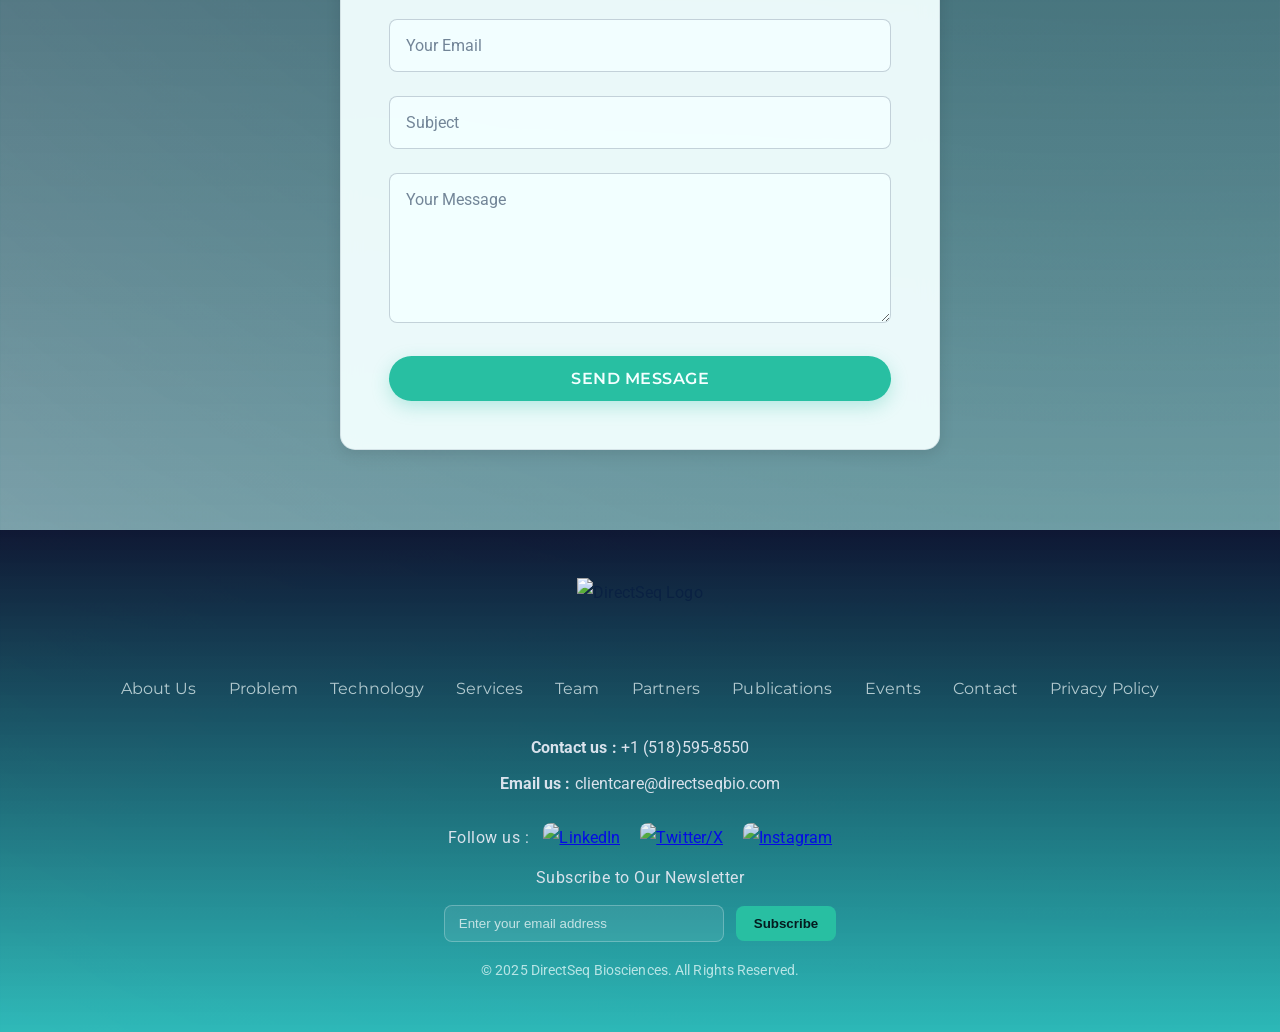
==== commit fbe4fa77: "Update index.html" ====
--- a/index.html
+++ b/index.html
@@ -337,6 +337,19 @@
             </div>
           </div>
 
+          <!-- Member 3: Tony -->
+          <div class="team-member">
+            <div class="tech-icon">
+              <img src="team/Tony.jpeg" alt="Portrait of Tony Frudakis" class="member-image">
+            </div>
+            <div class="tech-content">
+              <h3 class="tech-title">Dr. Tony Frudakis</h3>
+              <p class="member-title">Chief Executive Officer</p>
+              <p class="tech-desc">Pioneering leader in genomics and standards for RNA therapeutics quality.</p>
+              <a href="bio-tony.html" class="btn btn-outline bio-link">View Bio</a>
+            </div>
+          </div>
+
         </div>
       </div>
       <!-- /Leadership Team panel -->
@@ -367,18 +380,6 @@
               <h3 class="tech-title">Dr. Jung Yeon Lee</h3>
               <p class="member-title">Leader in LC-MS sequencing data acquisition</p>
               <p class="tech-desc">Optimizing methods for LC-MS data acquisition.</p>
-            </div>
-          </div>
-
-          <!-- Lab Member 3 -->
-          <div class="team-member">
-            <div class="tech-icon">
-              <img src="team/Justin.jpeg" alt="Portrait of Dr. Justin C. Dingman" class="member-image">
-            </div>
-            <div class="tech-content">
-              <h3 class="tech-title">Dr. Justin C. Dingman</h3>
-              <p class="member-title">Leader in RNA sample preparation</p>
-              <p class="tech-desc">Supporting laboratory operations and RNA sample preparation.</p>
             </div>
           </div>
 
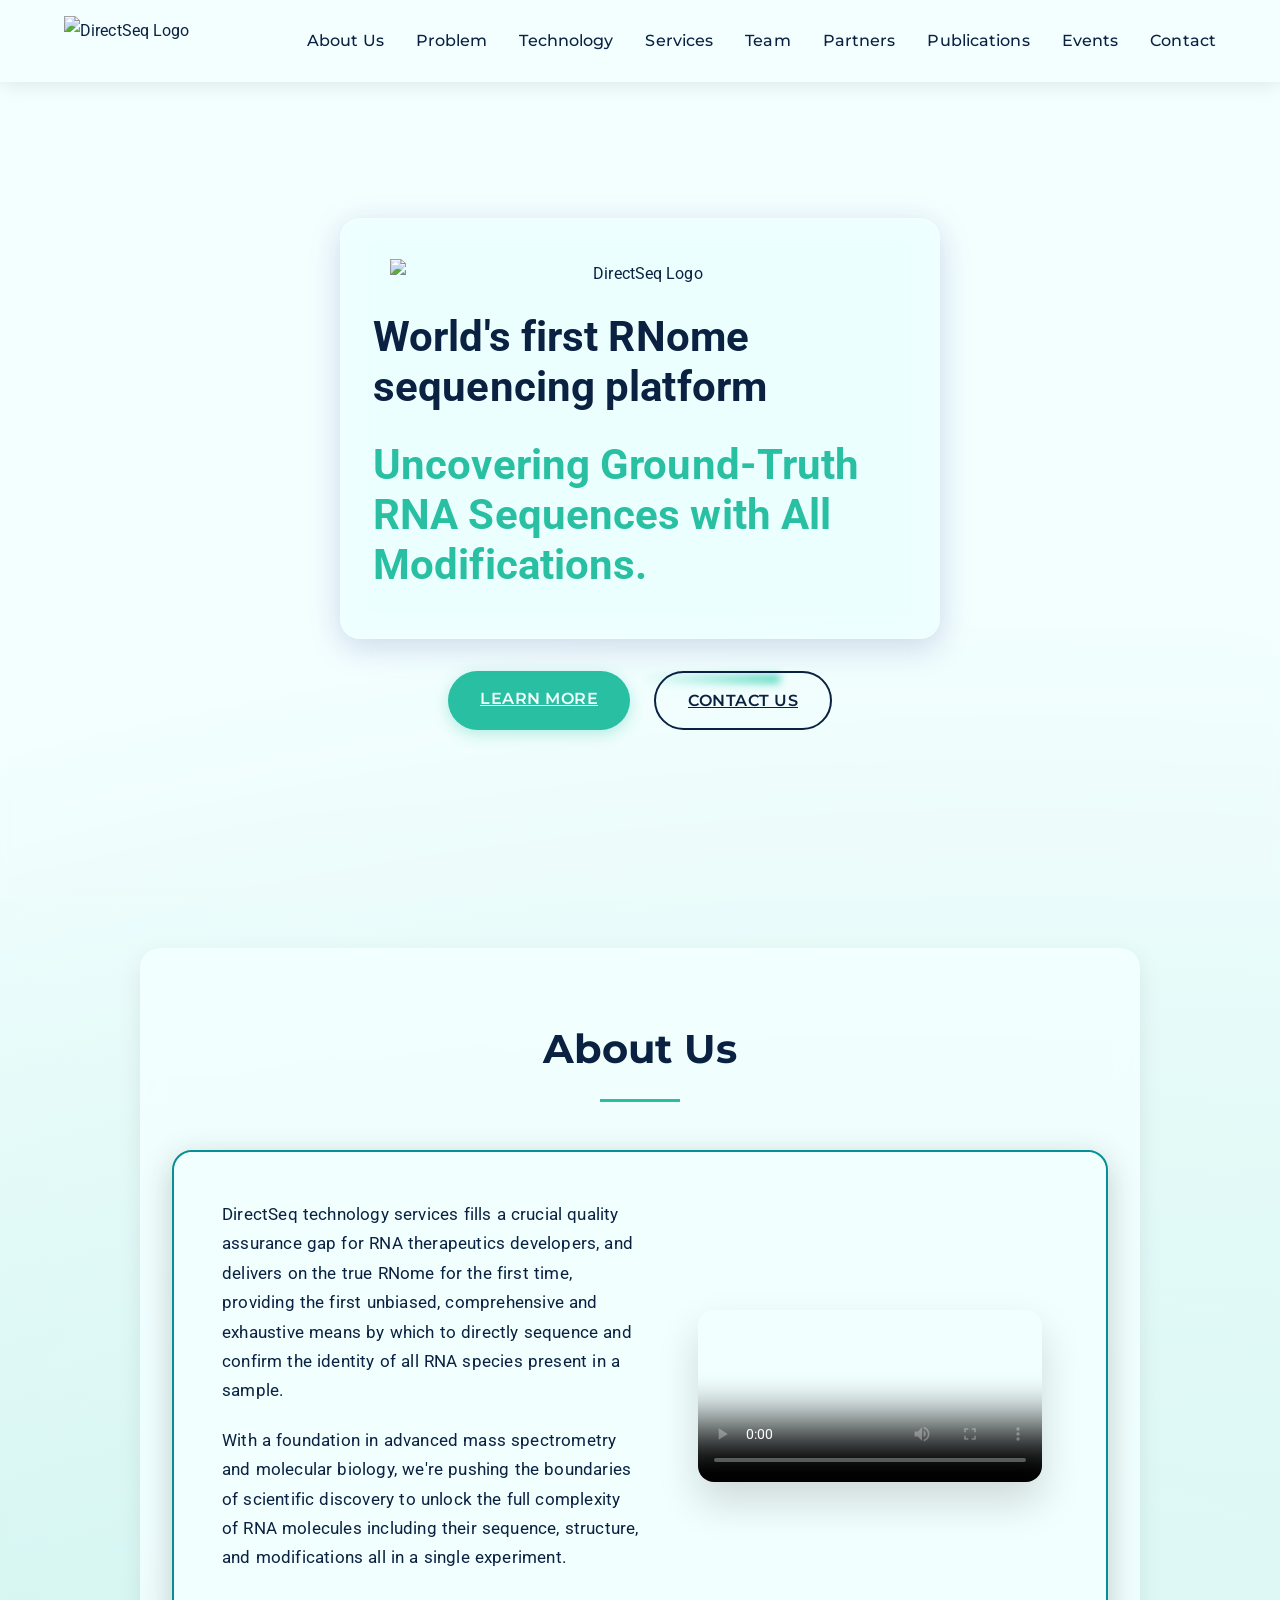
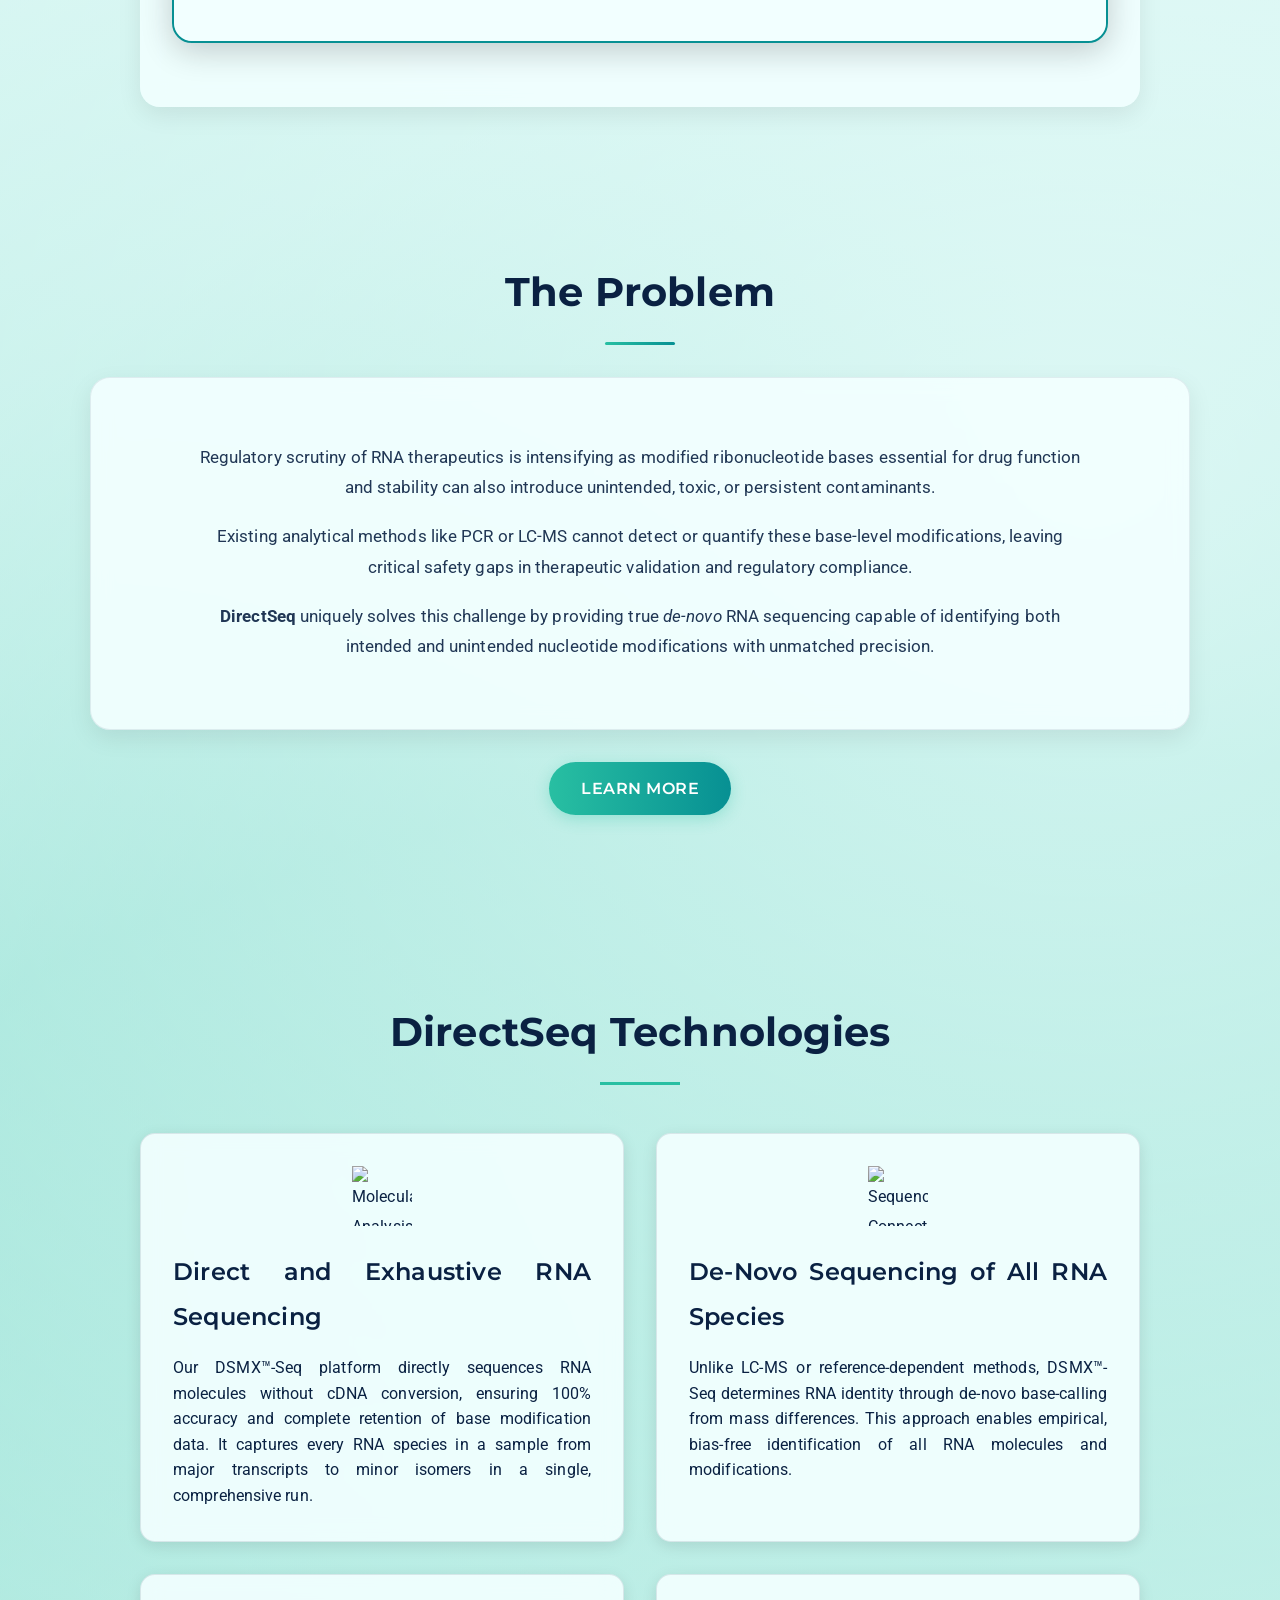
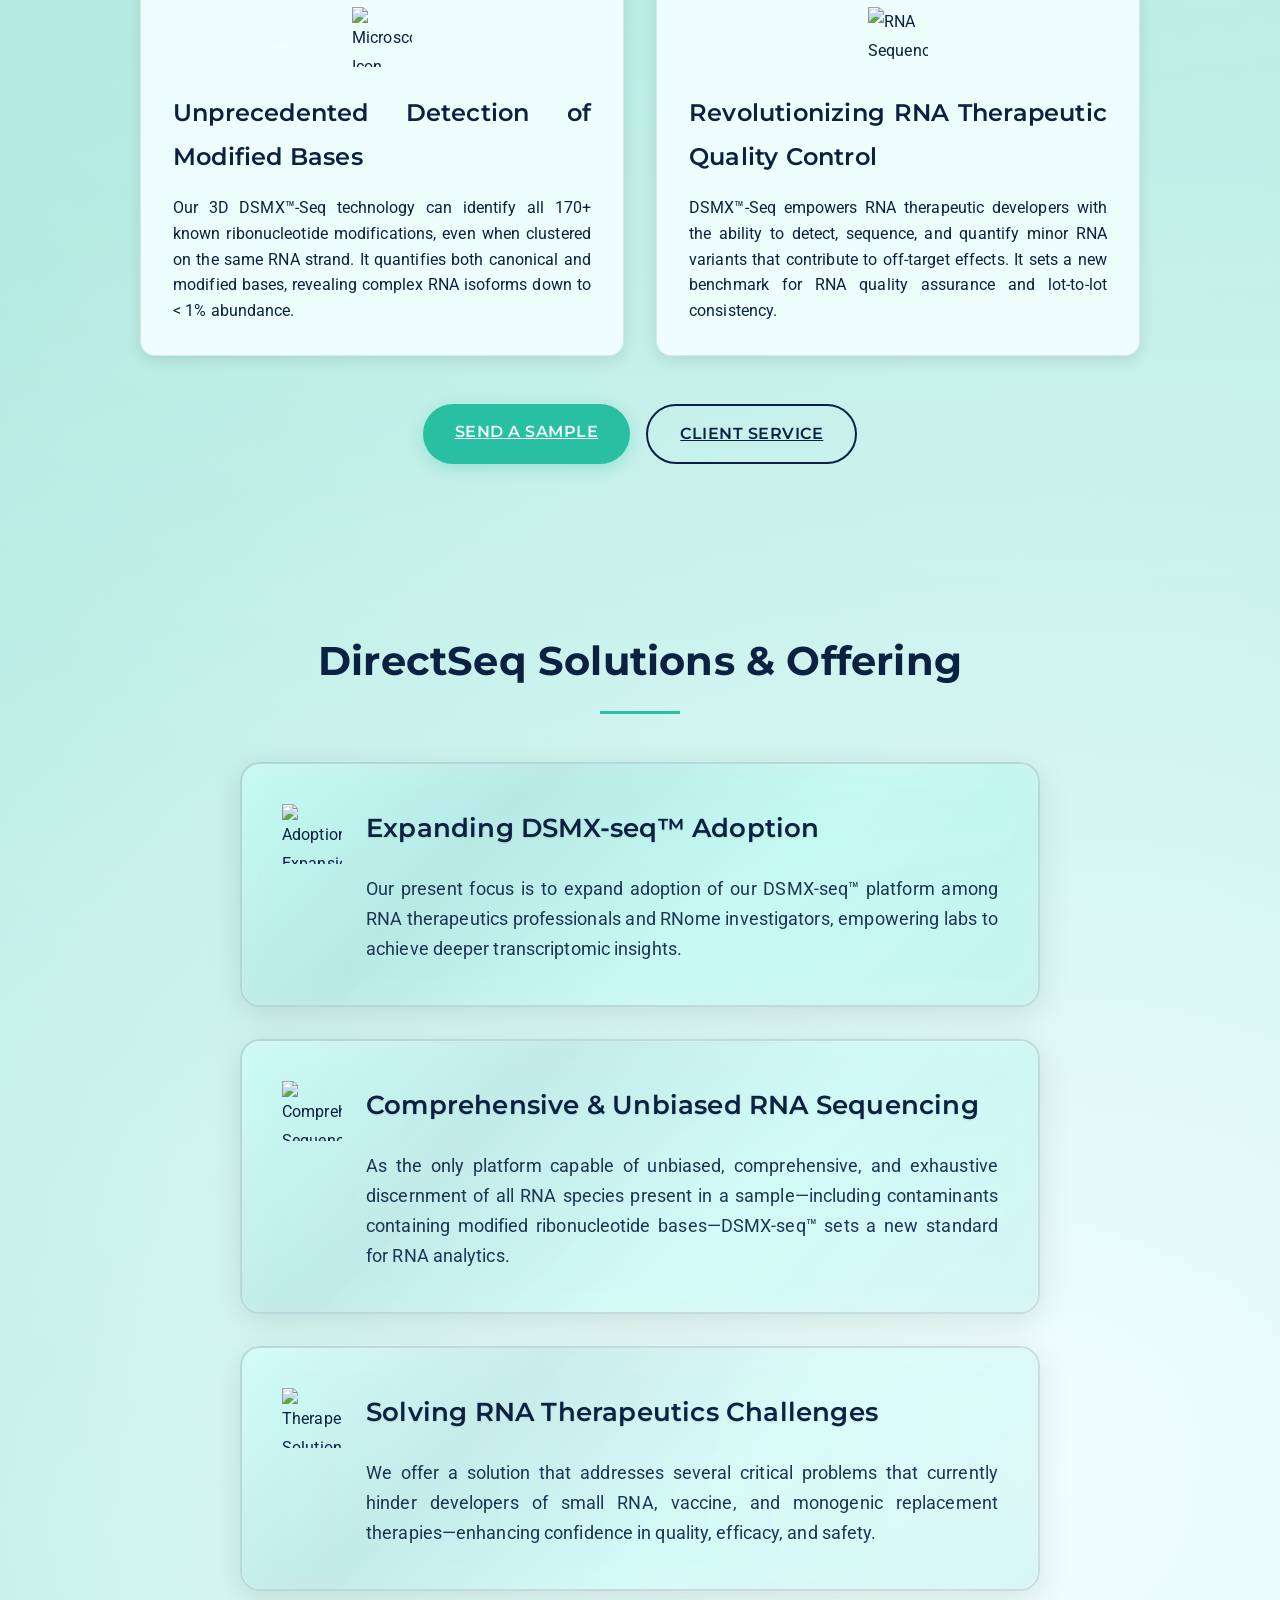
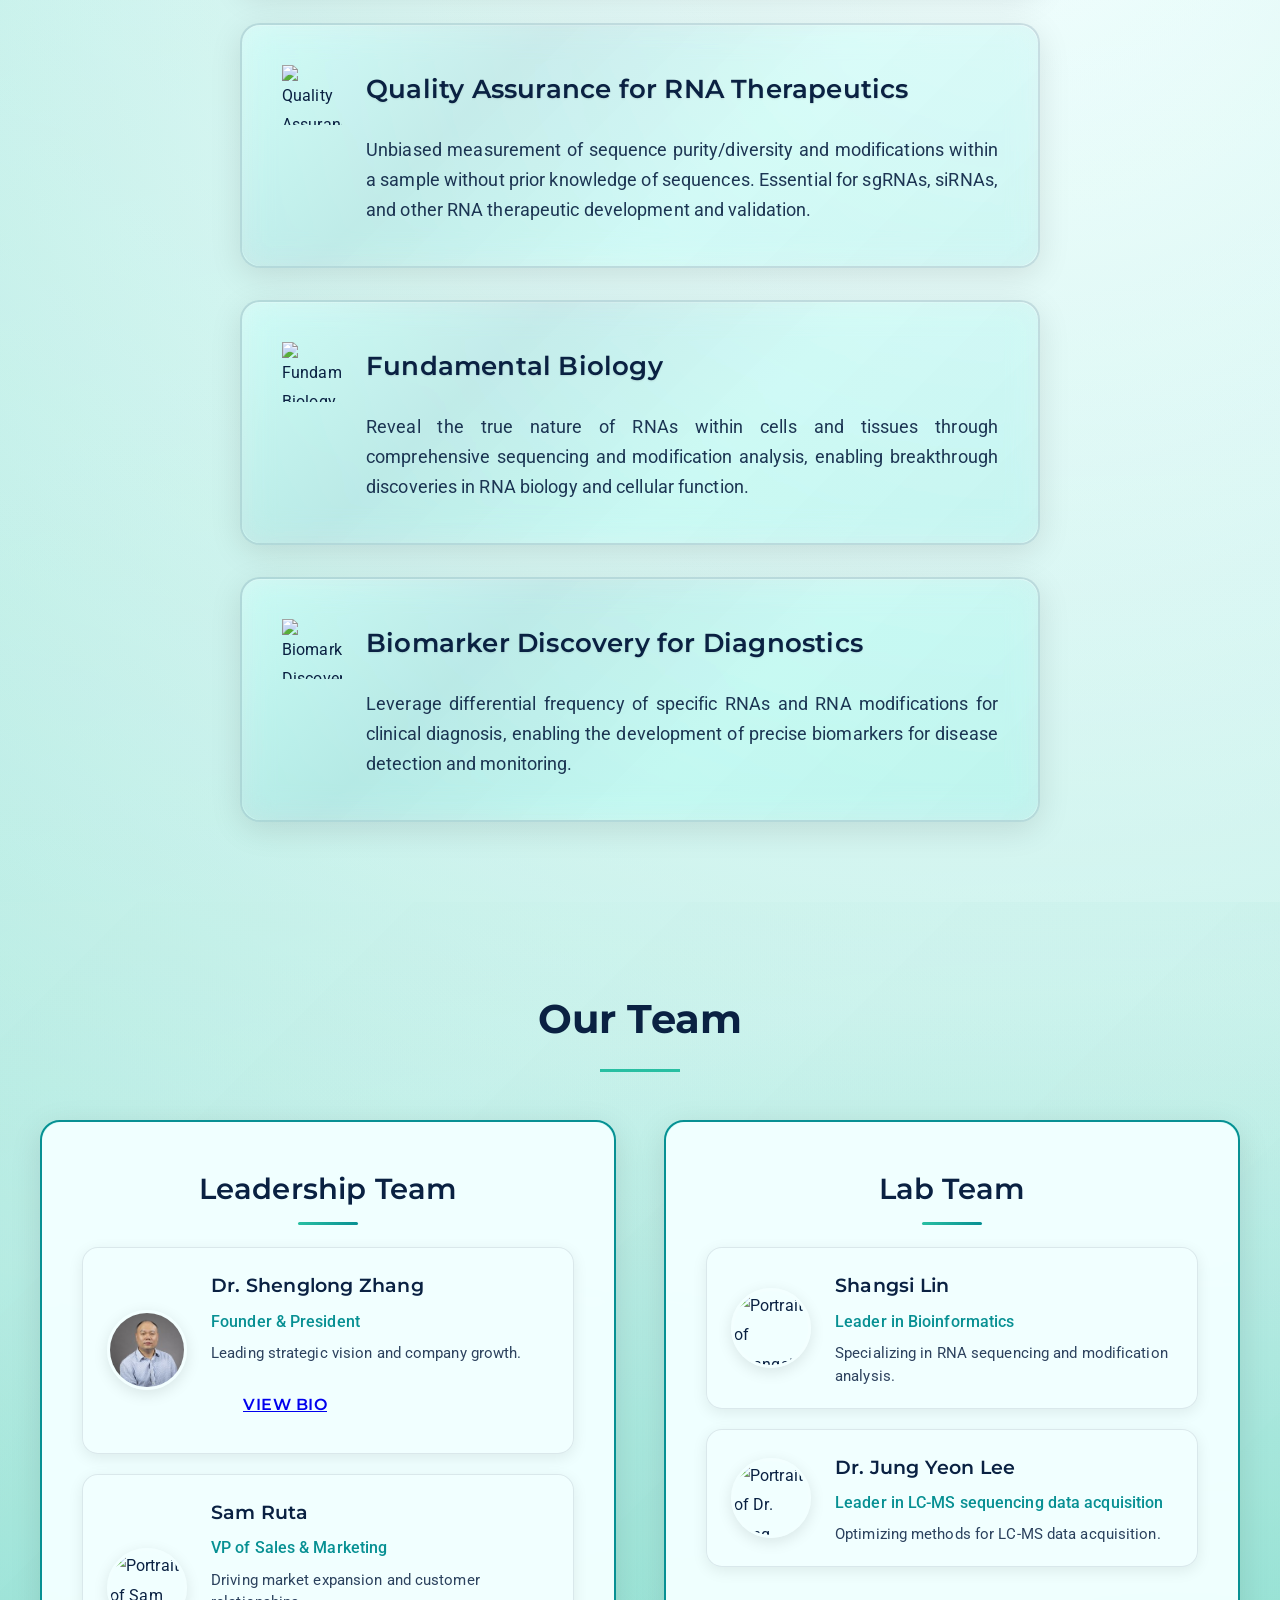
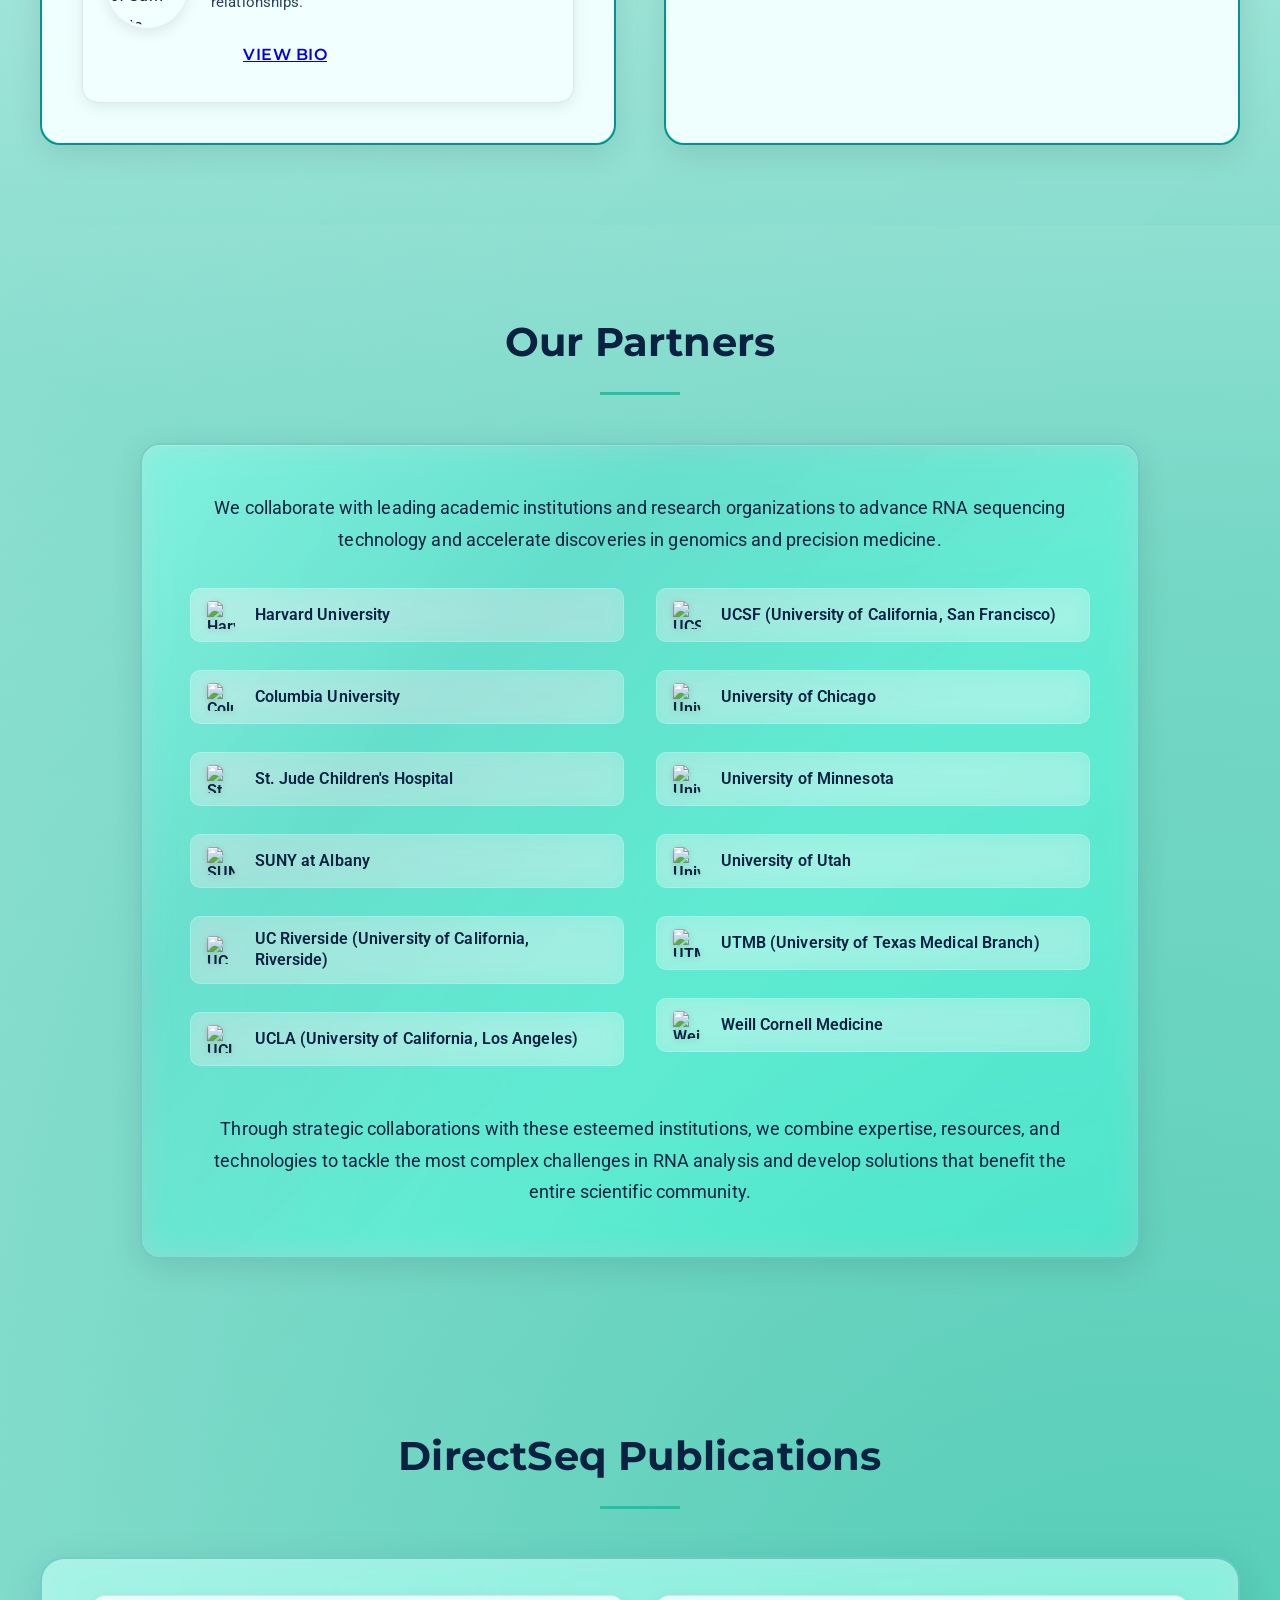
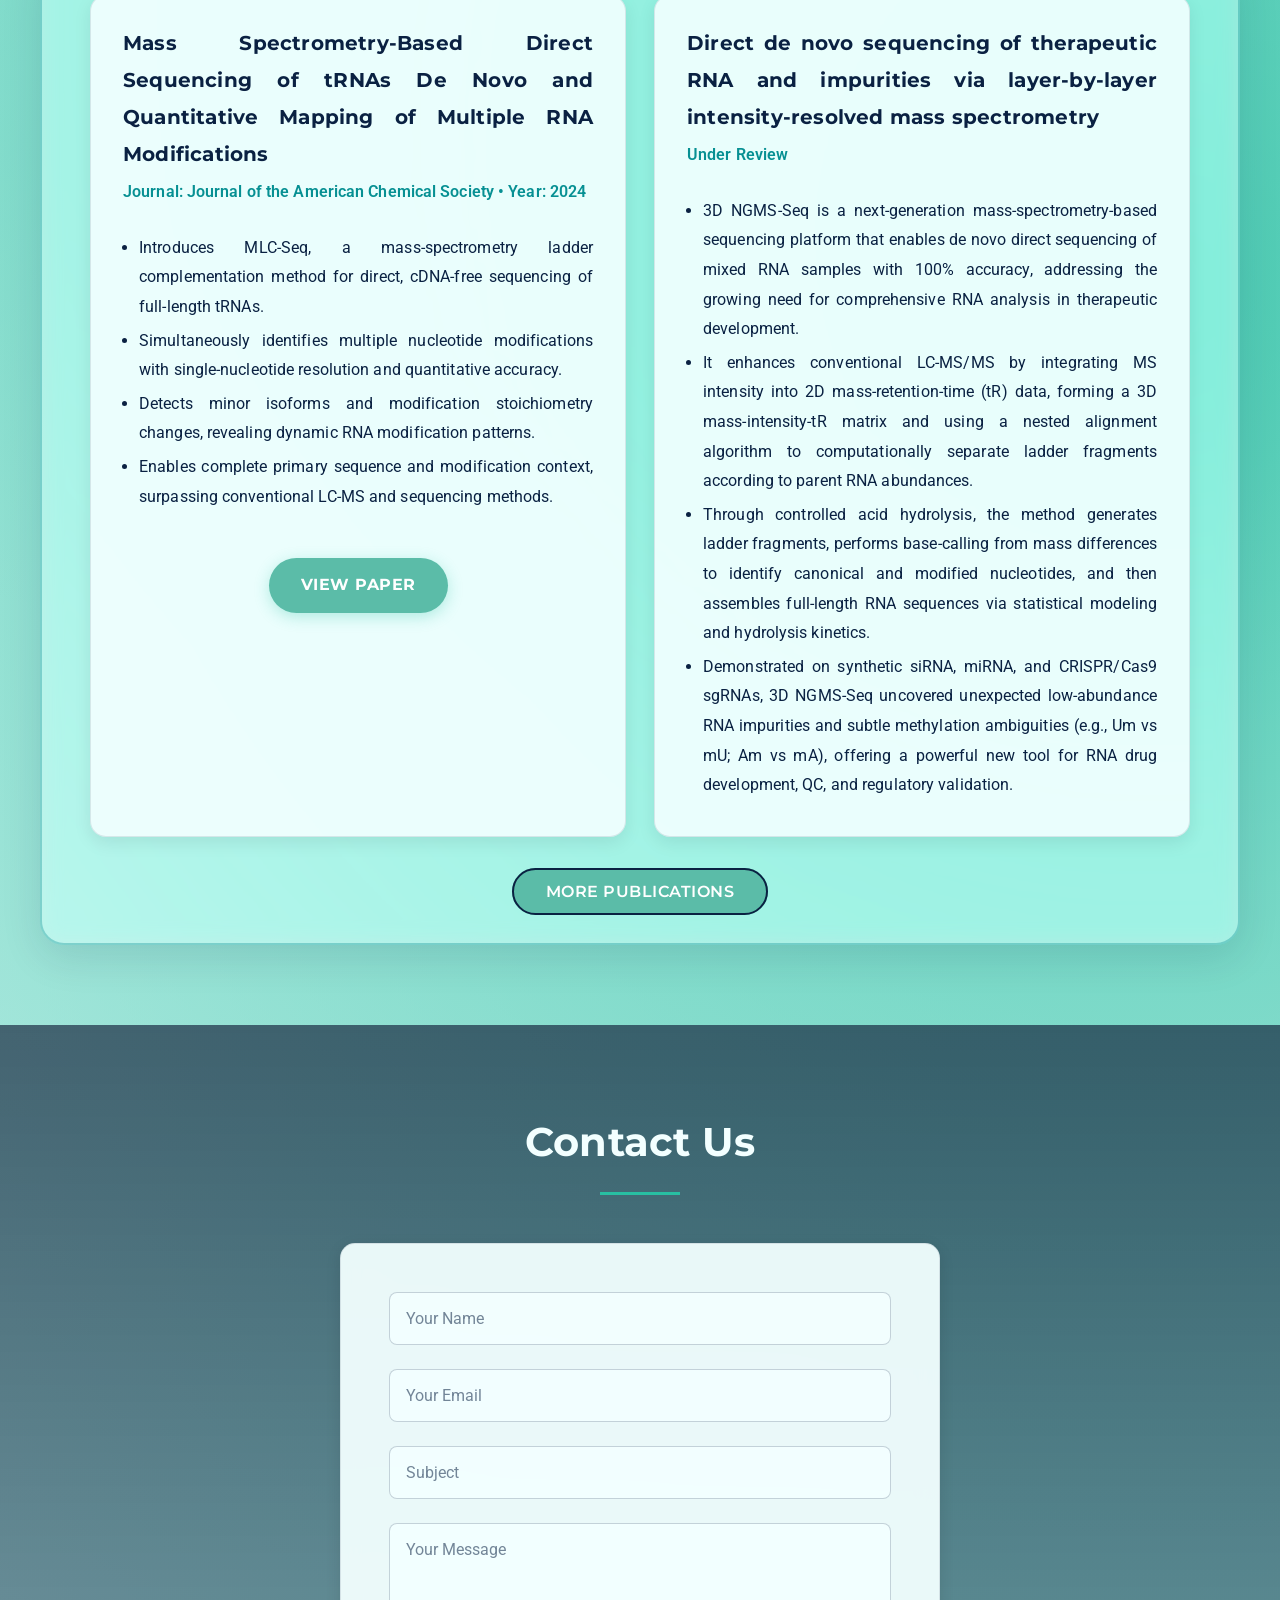
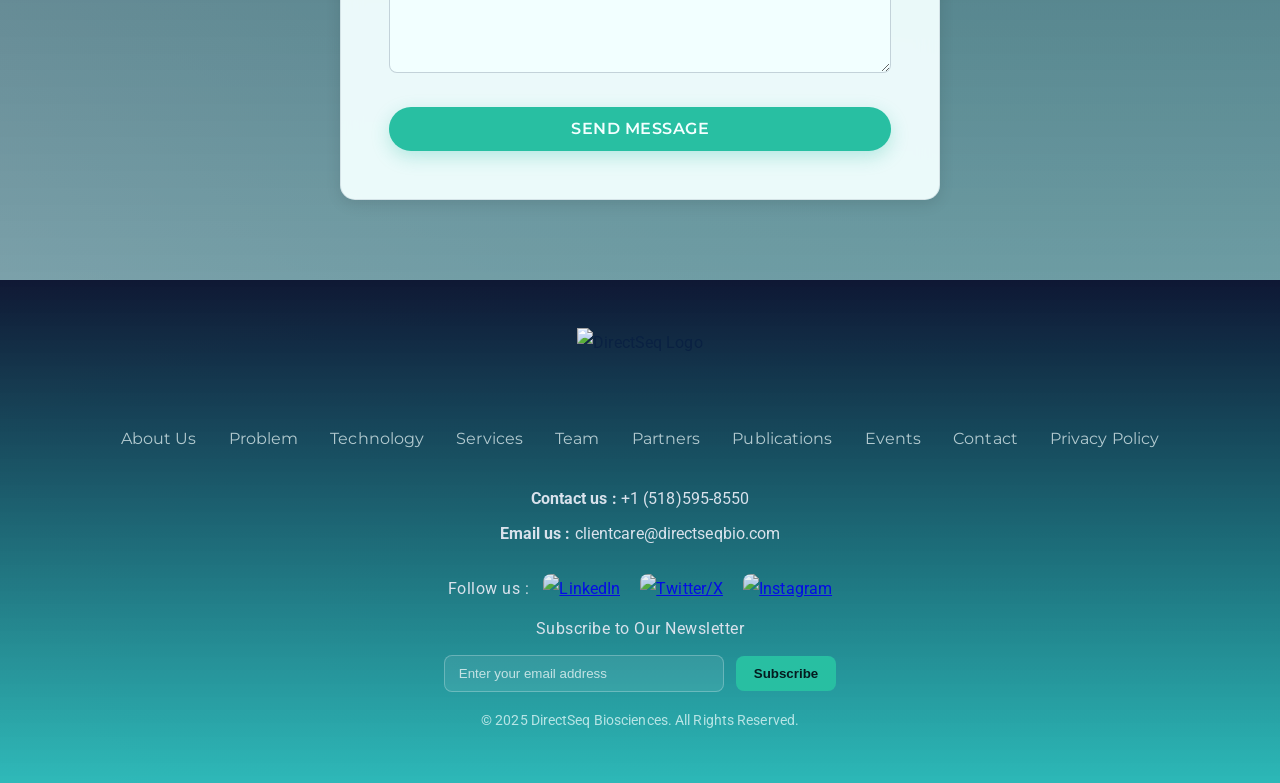
==== commit 96ef0207: "Update index.html" ====
--- a/index.html
+++ b/index.html
@@ -337,7 +337,7 @@
             </div>
           </div>
 
-          <!-- Member 3: Tony -->
+          <!-- Member 3: Tony 
           <div class="team-member">
             <div class="tech-icon">
               <img src="team/Tony.jpeg" alt="Portrait of Tony Frudakis" class="member-image">
@@ -348,7 +348,7 @@
               <p class="tech-desc">Pioneering leader in genomics and standards for RNA therapeutics quality.</p>
               <a href="bio-tony.html" class="btn btn-outline bio-link">View Bio</a>
             </div>
-          </div>
+          </div> -->
 
         </div>
       </div>
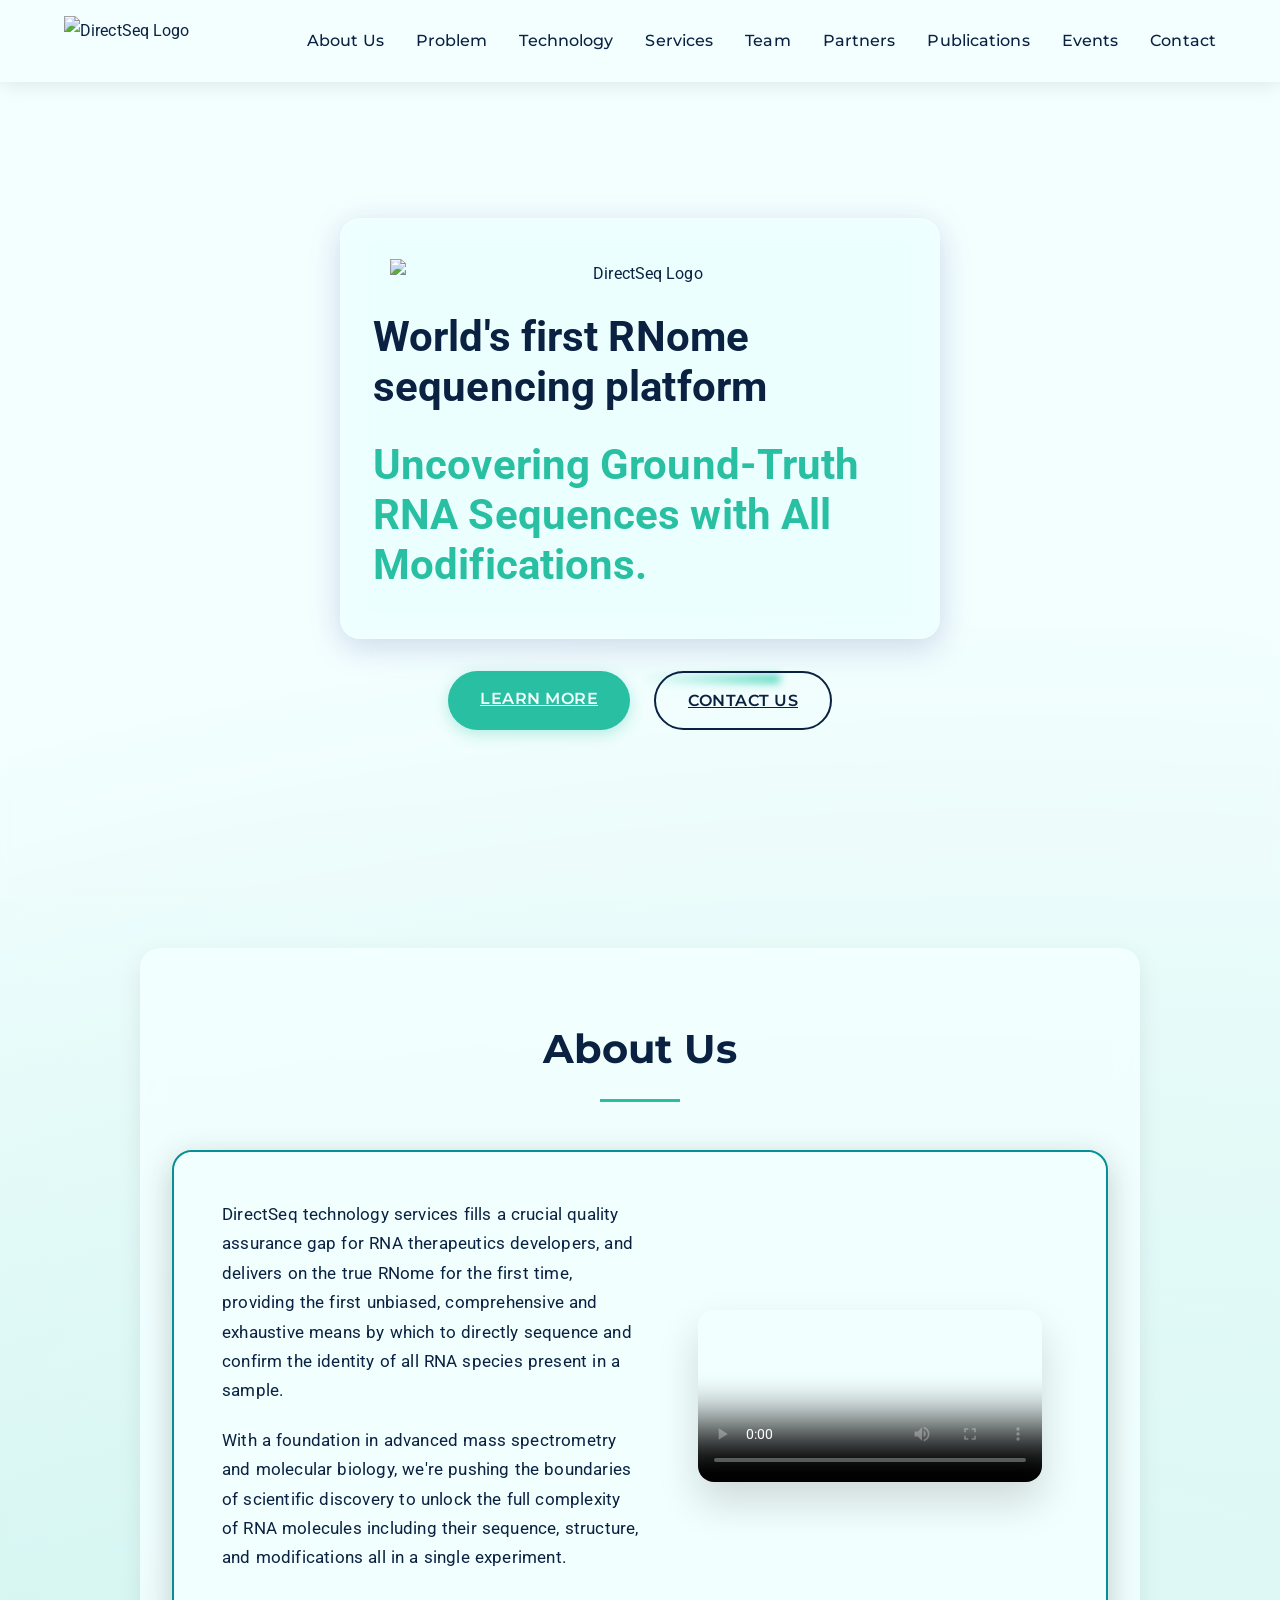
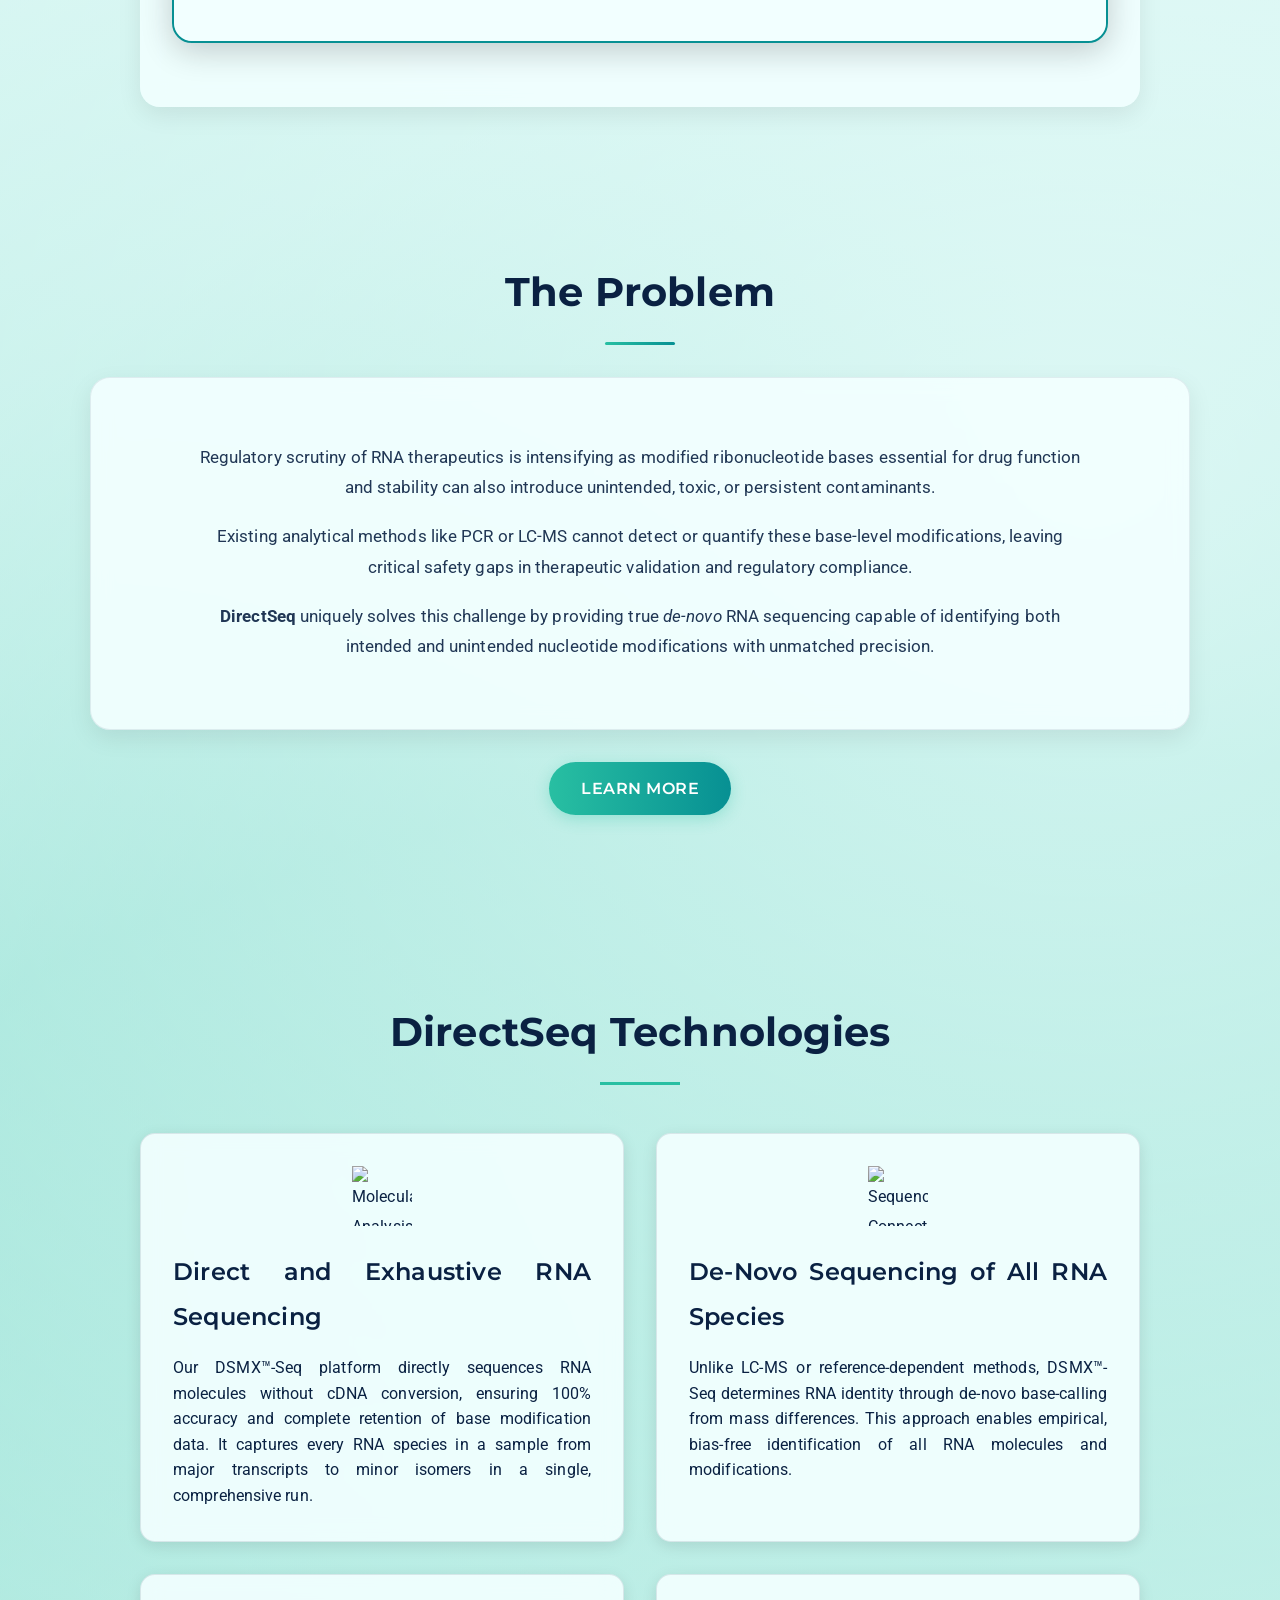
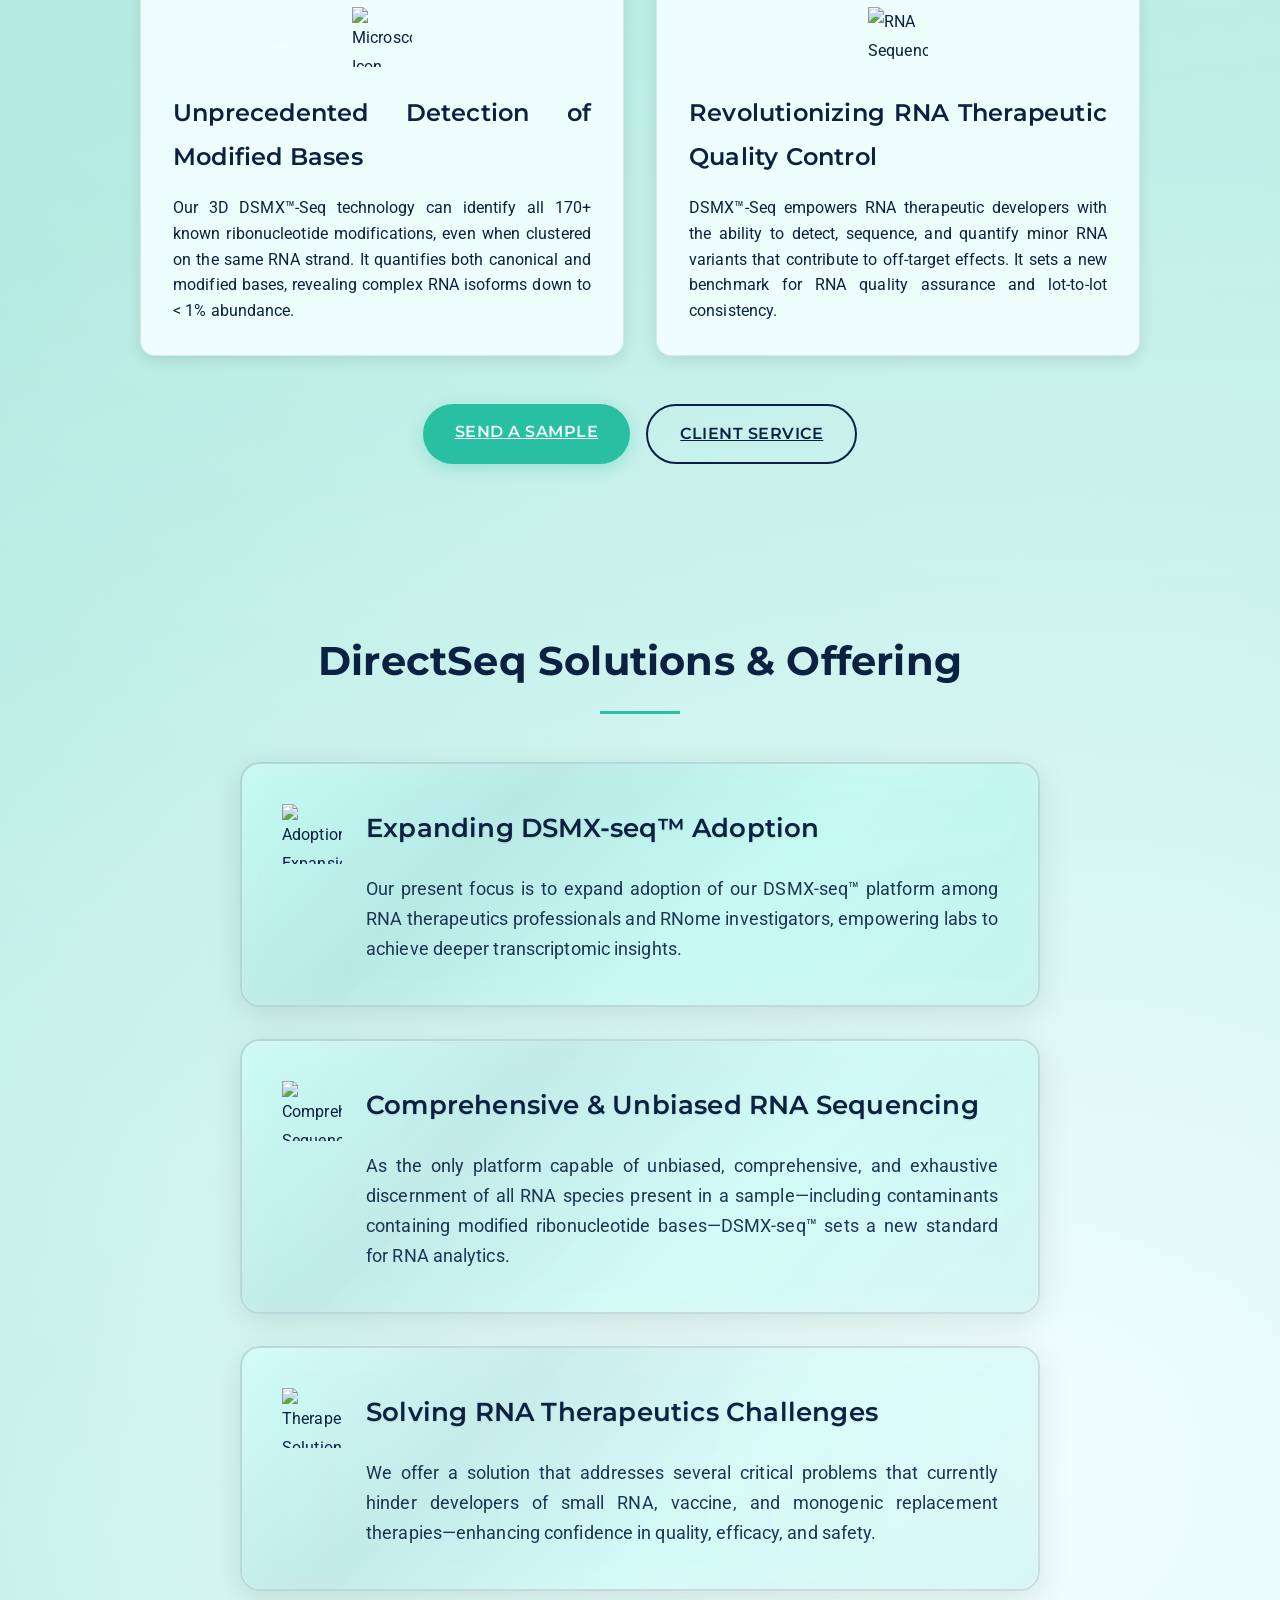
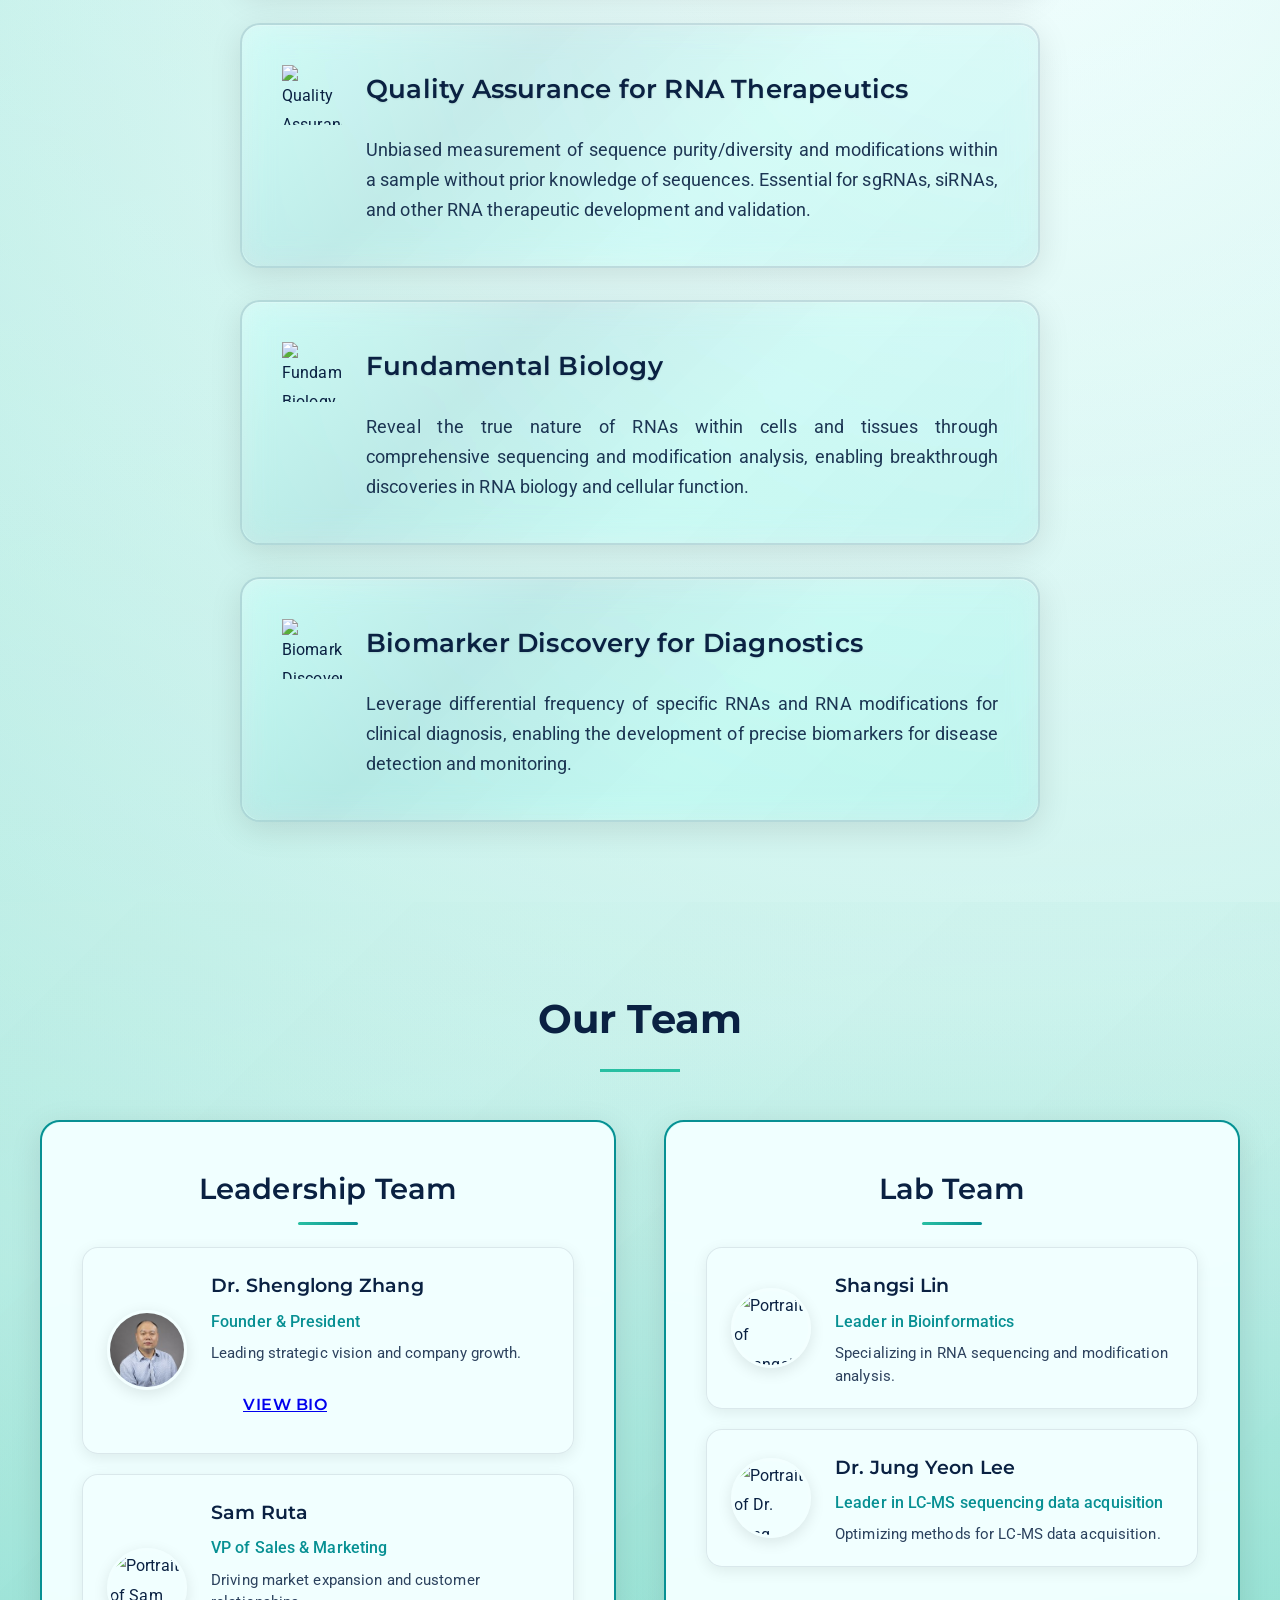
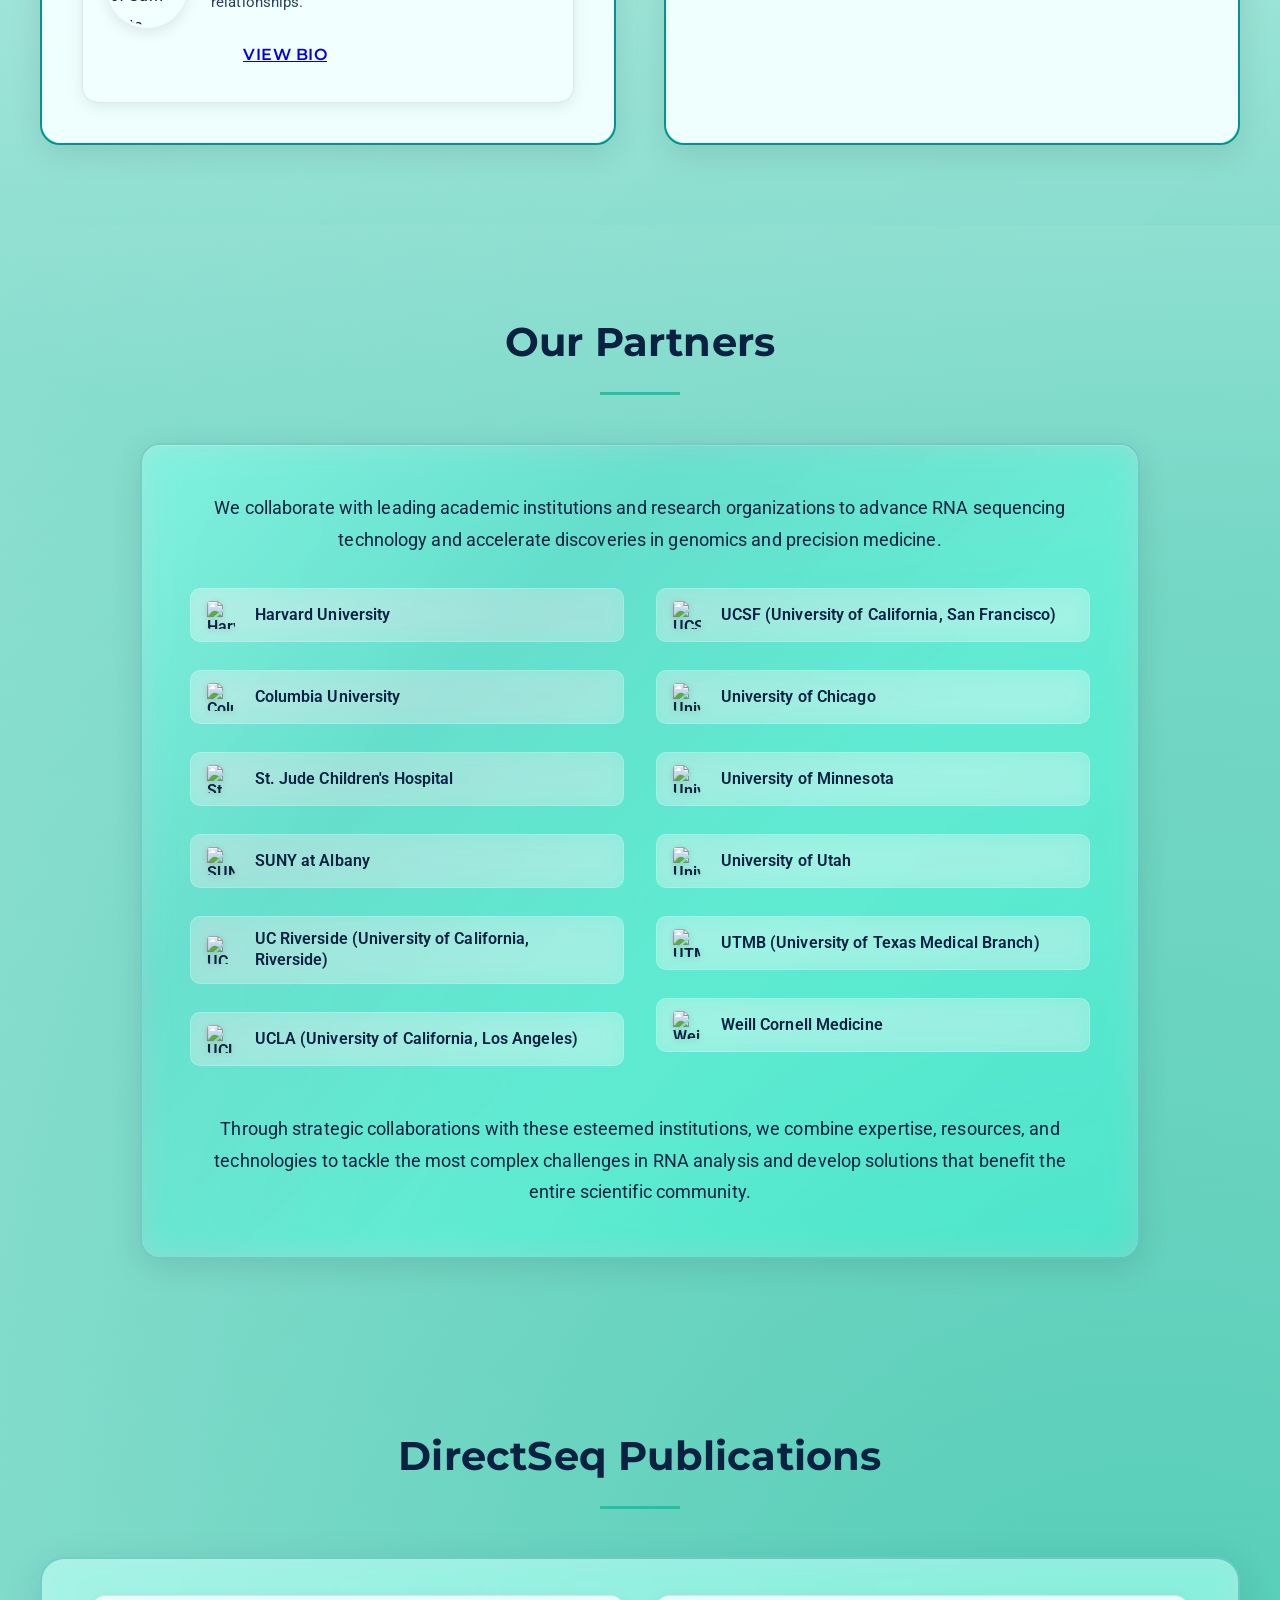
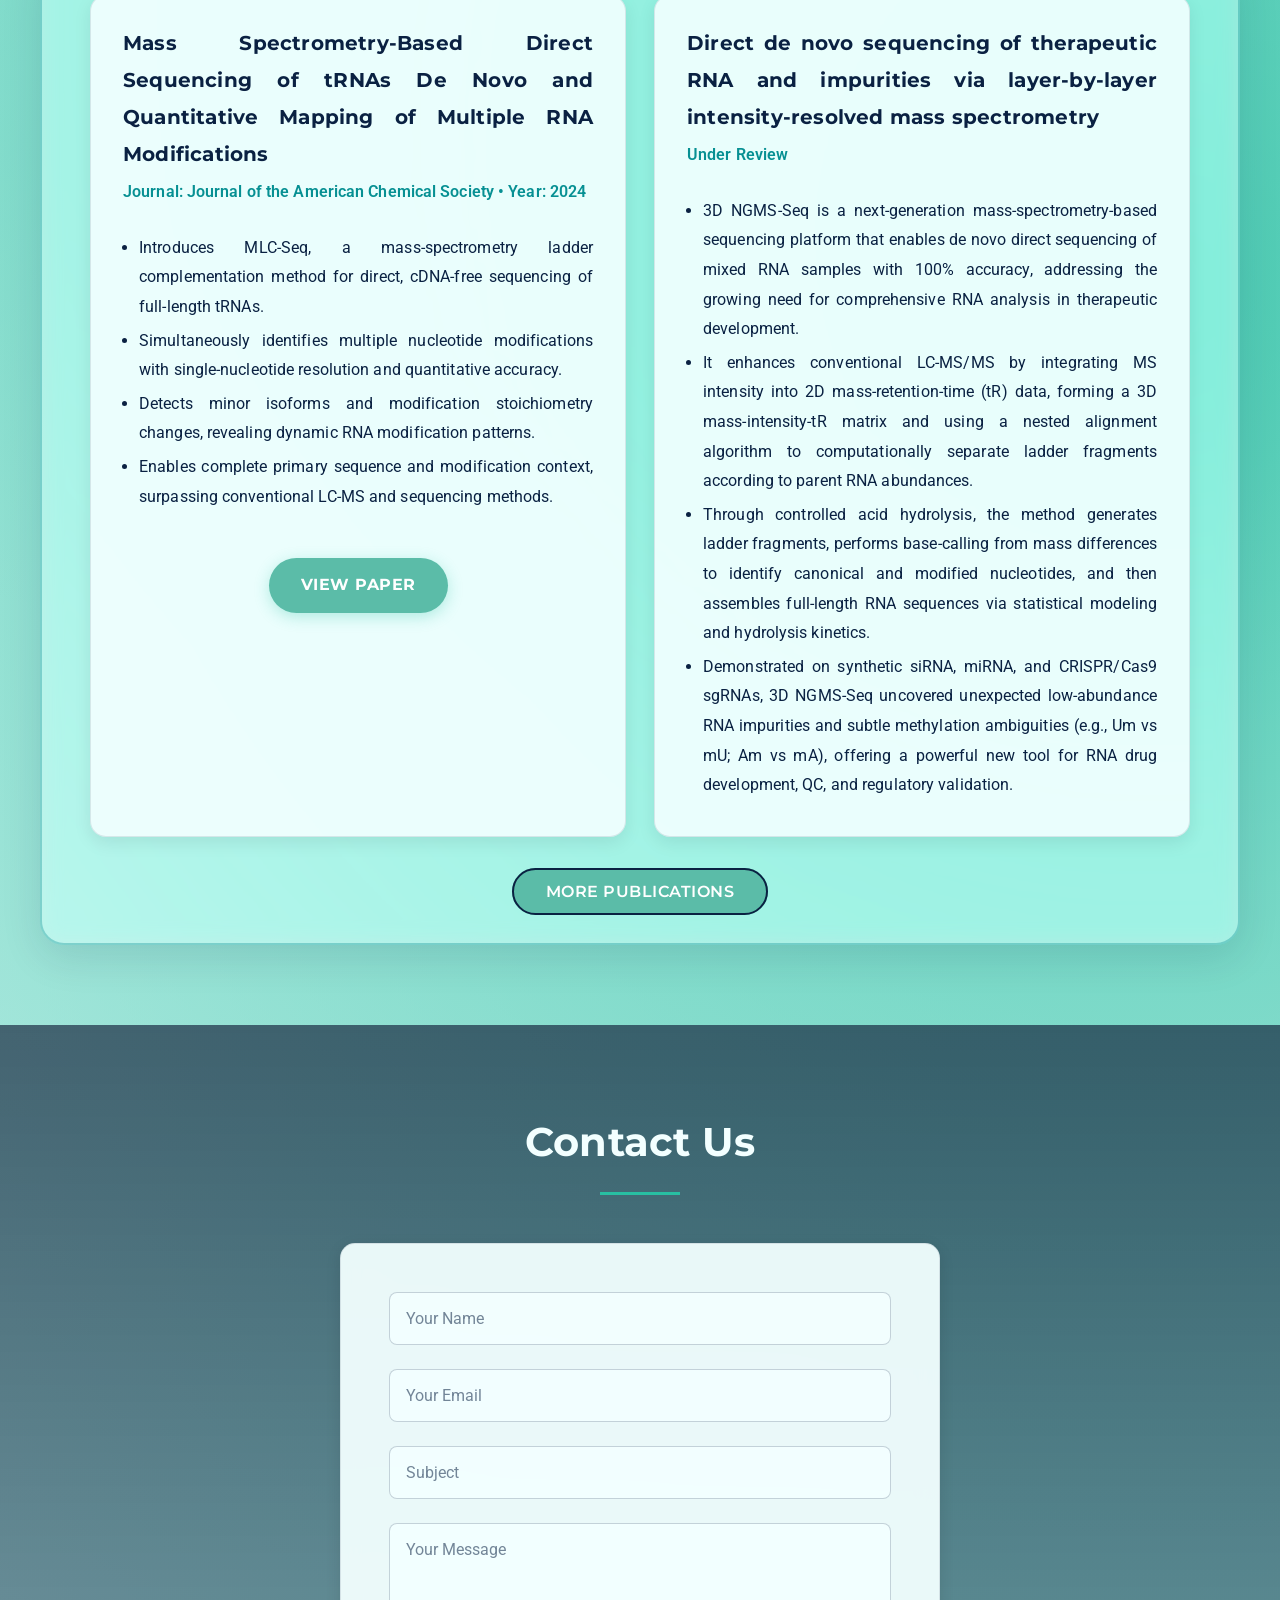
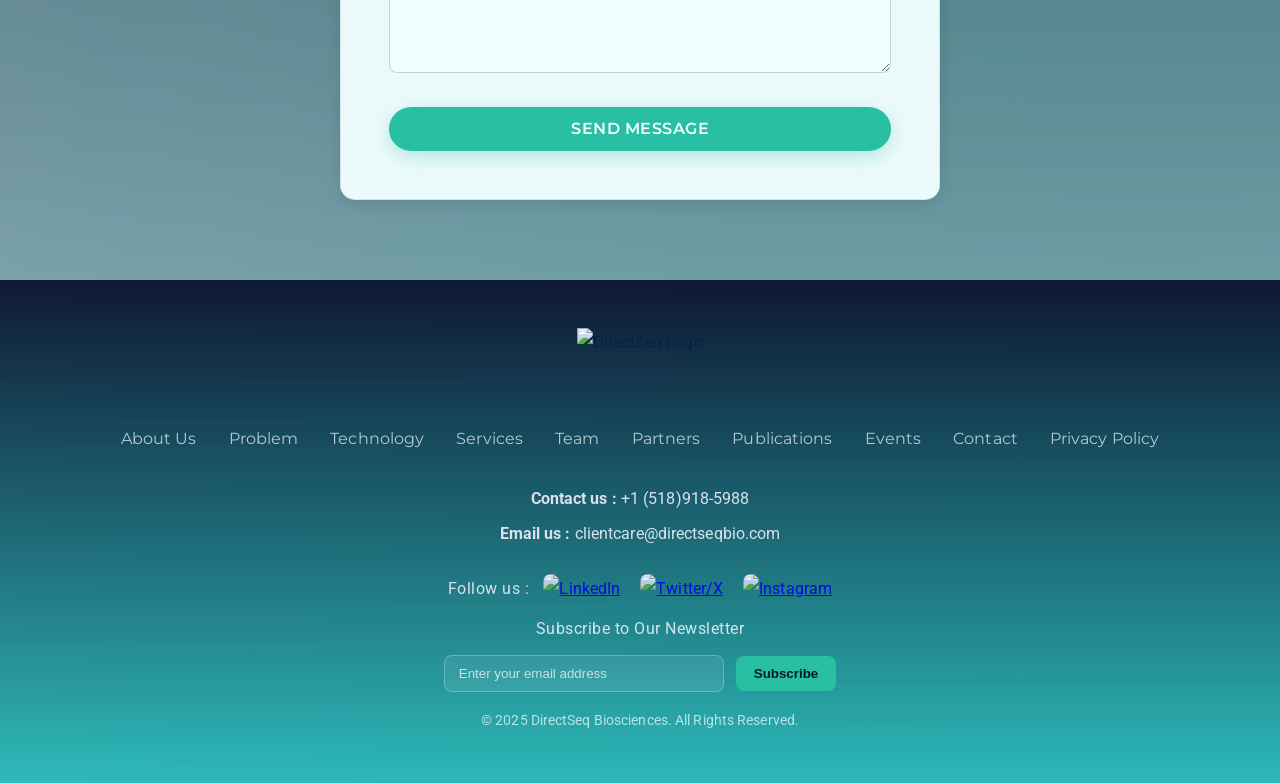
==== commit 6b9cd5c2: "Update print statement to say 'Goodbye World'" ====
--- a/index.html
+++ b/index.html
@@ -658,7 +658,7 @@
 
         <!-- CONTACT INFO -->
         <div class="footer-contact">
-          <p><strong>Contact us :</strong> +1 (518)595-8550</p>
+          <p><strong>Contact us :</strong> +1 (518)918-5988</p>
           <p><strong>Email us :</strong> clientcare@directseqbio.com</p>
         </div>
 
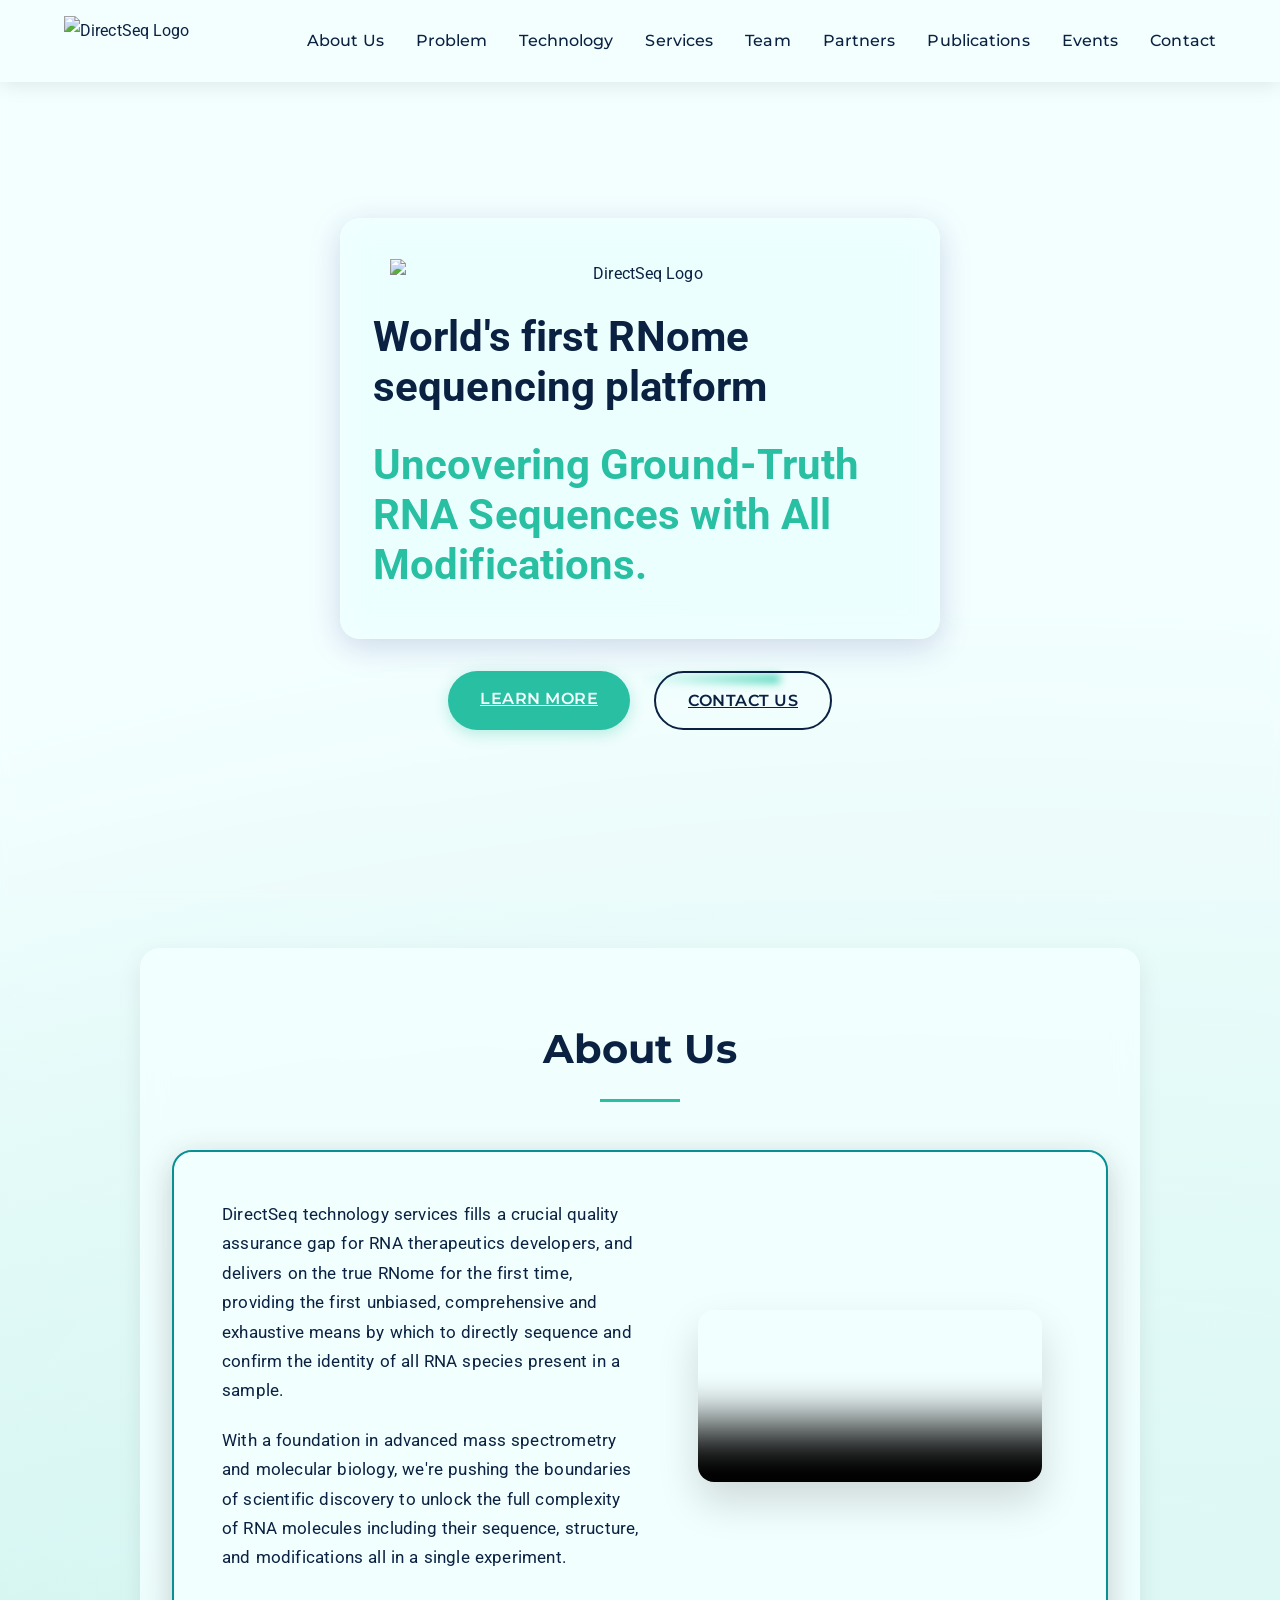
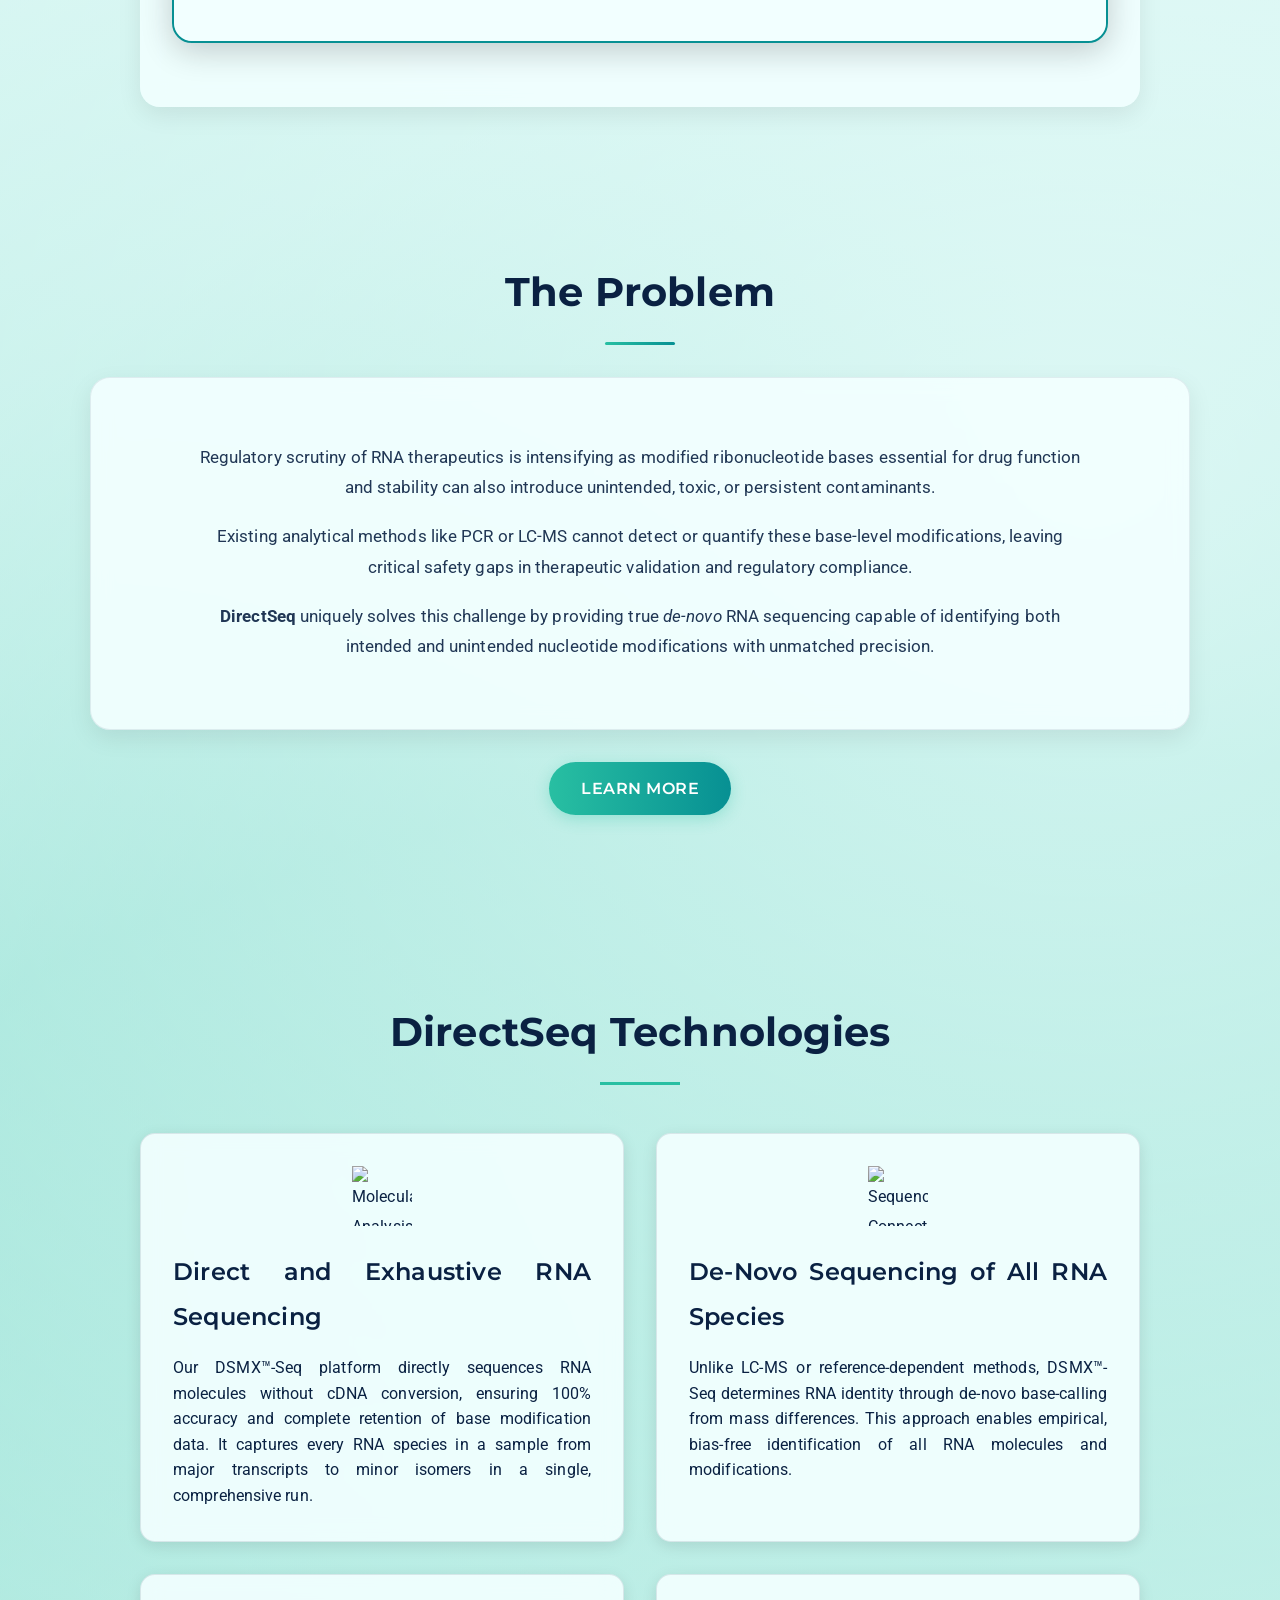
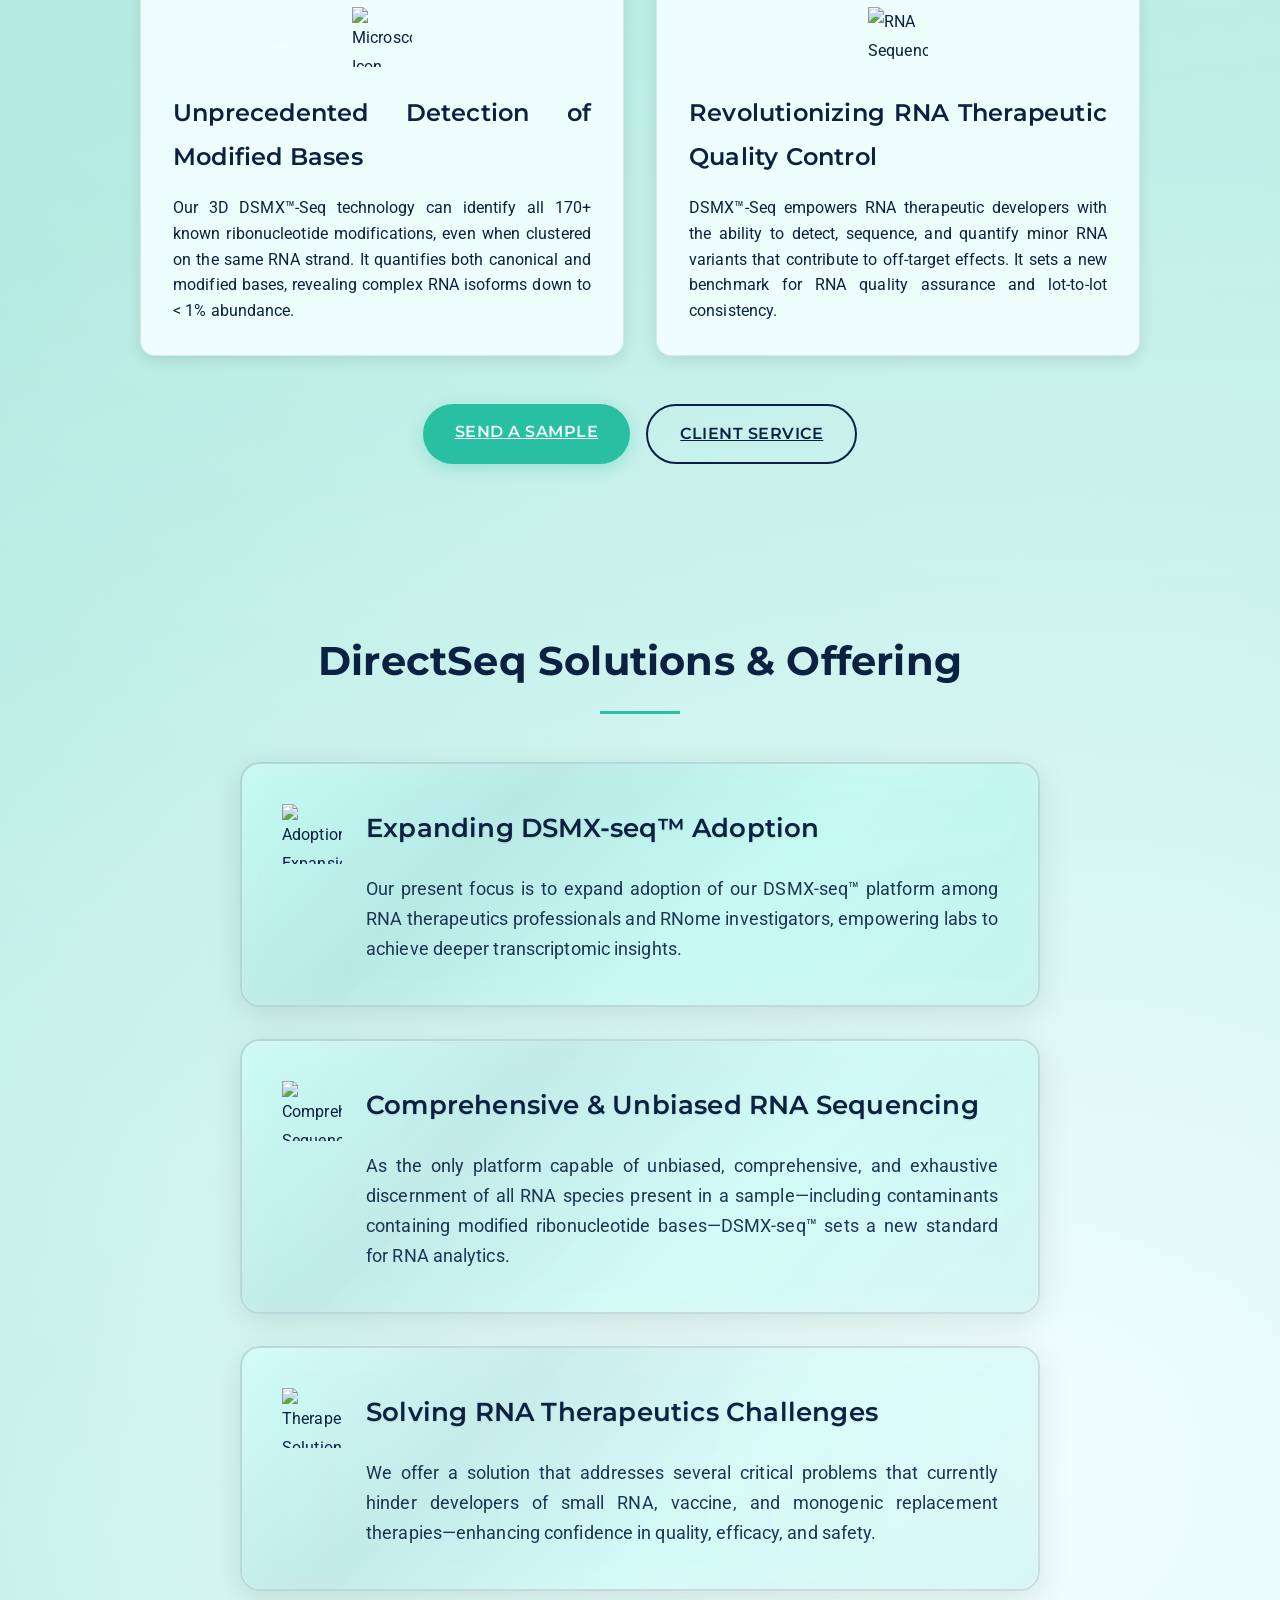
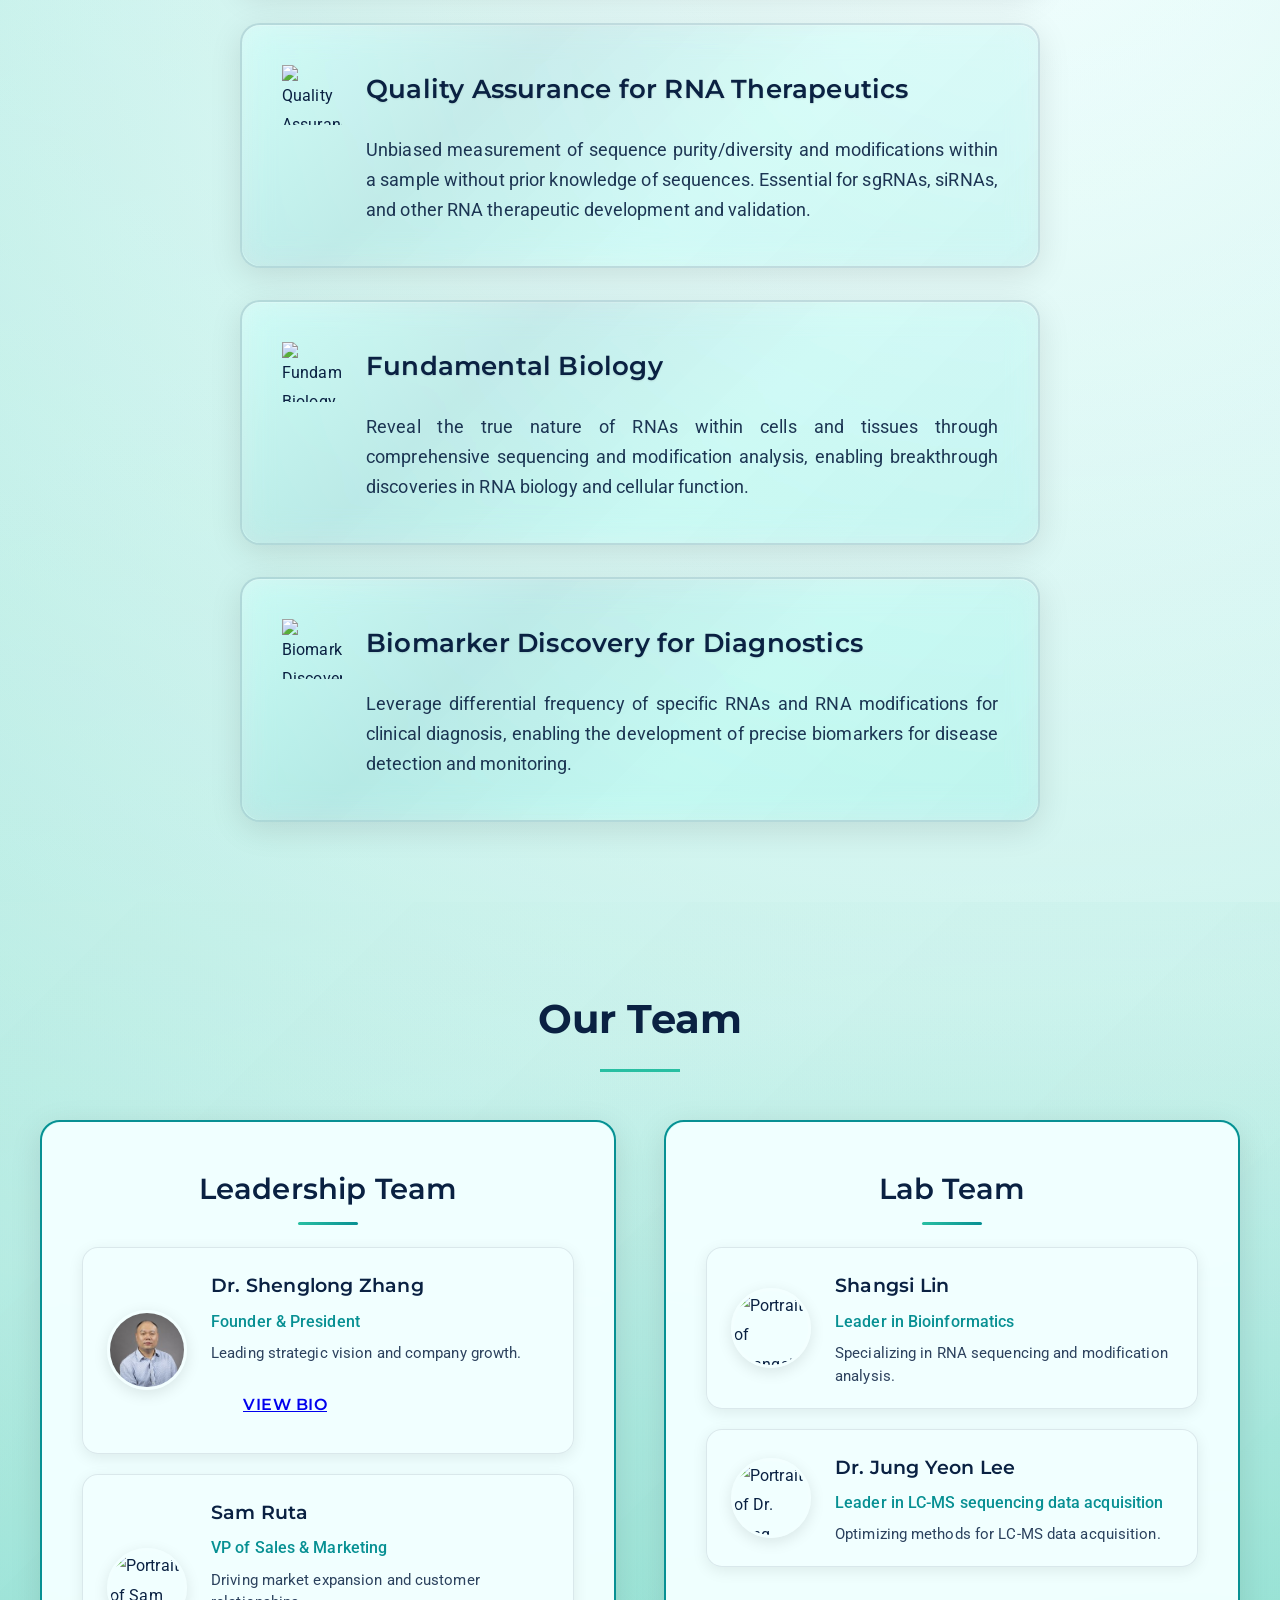
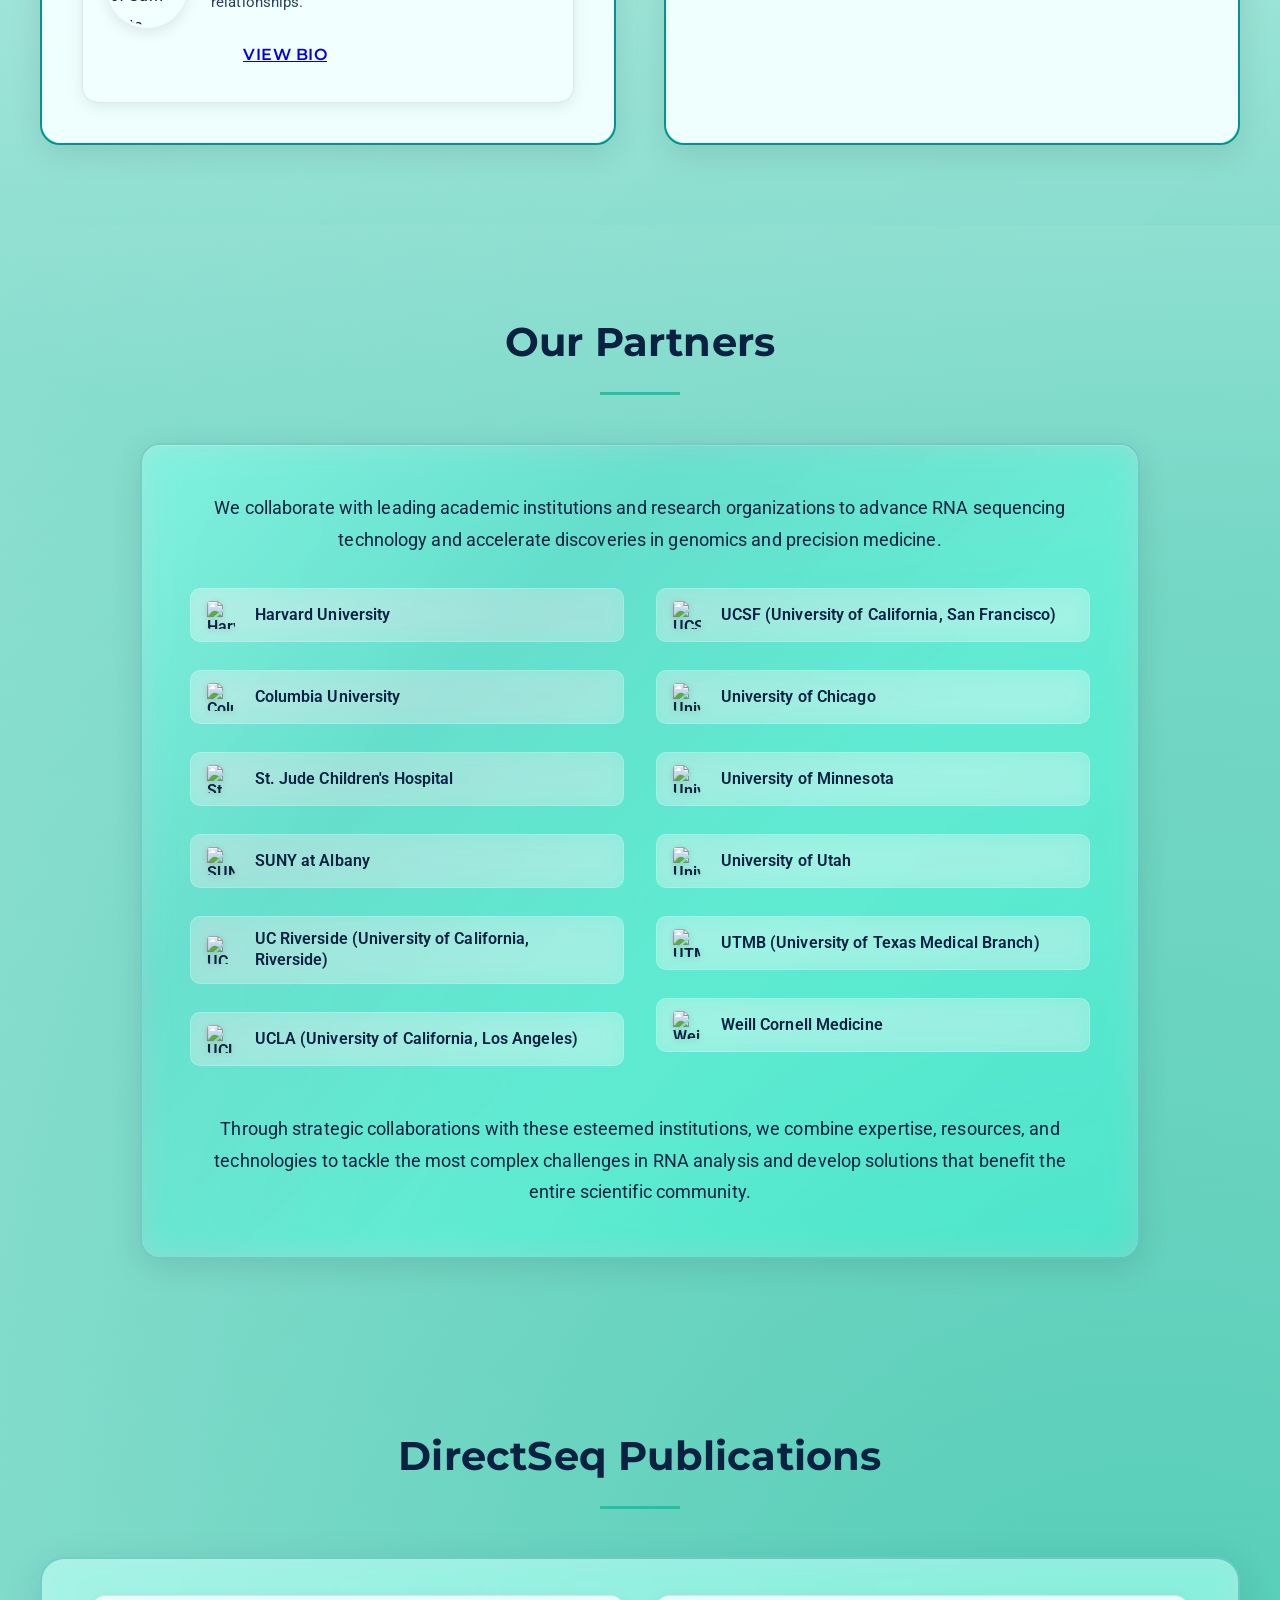
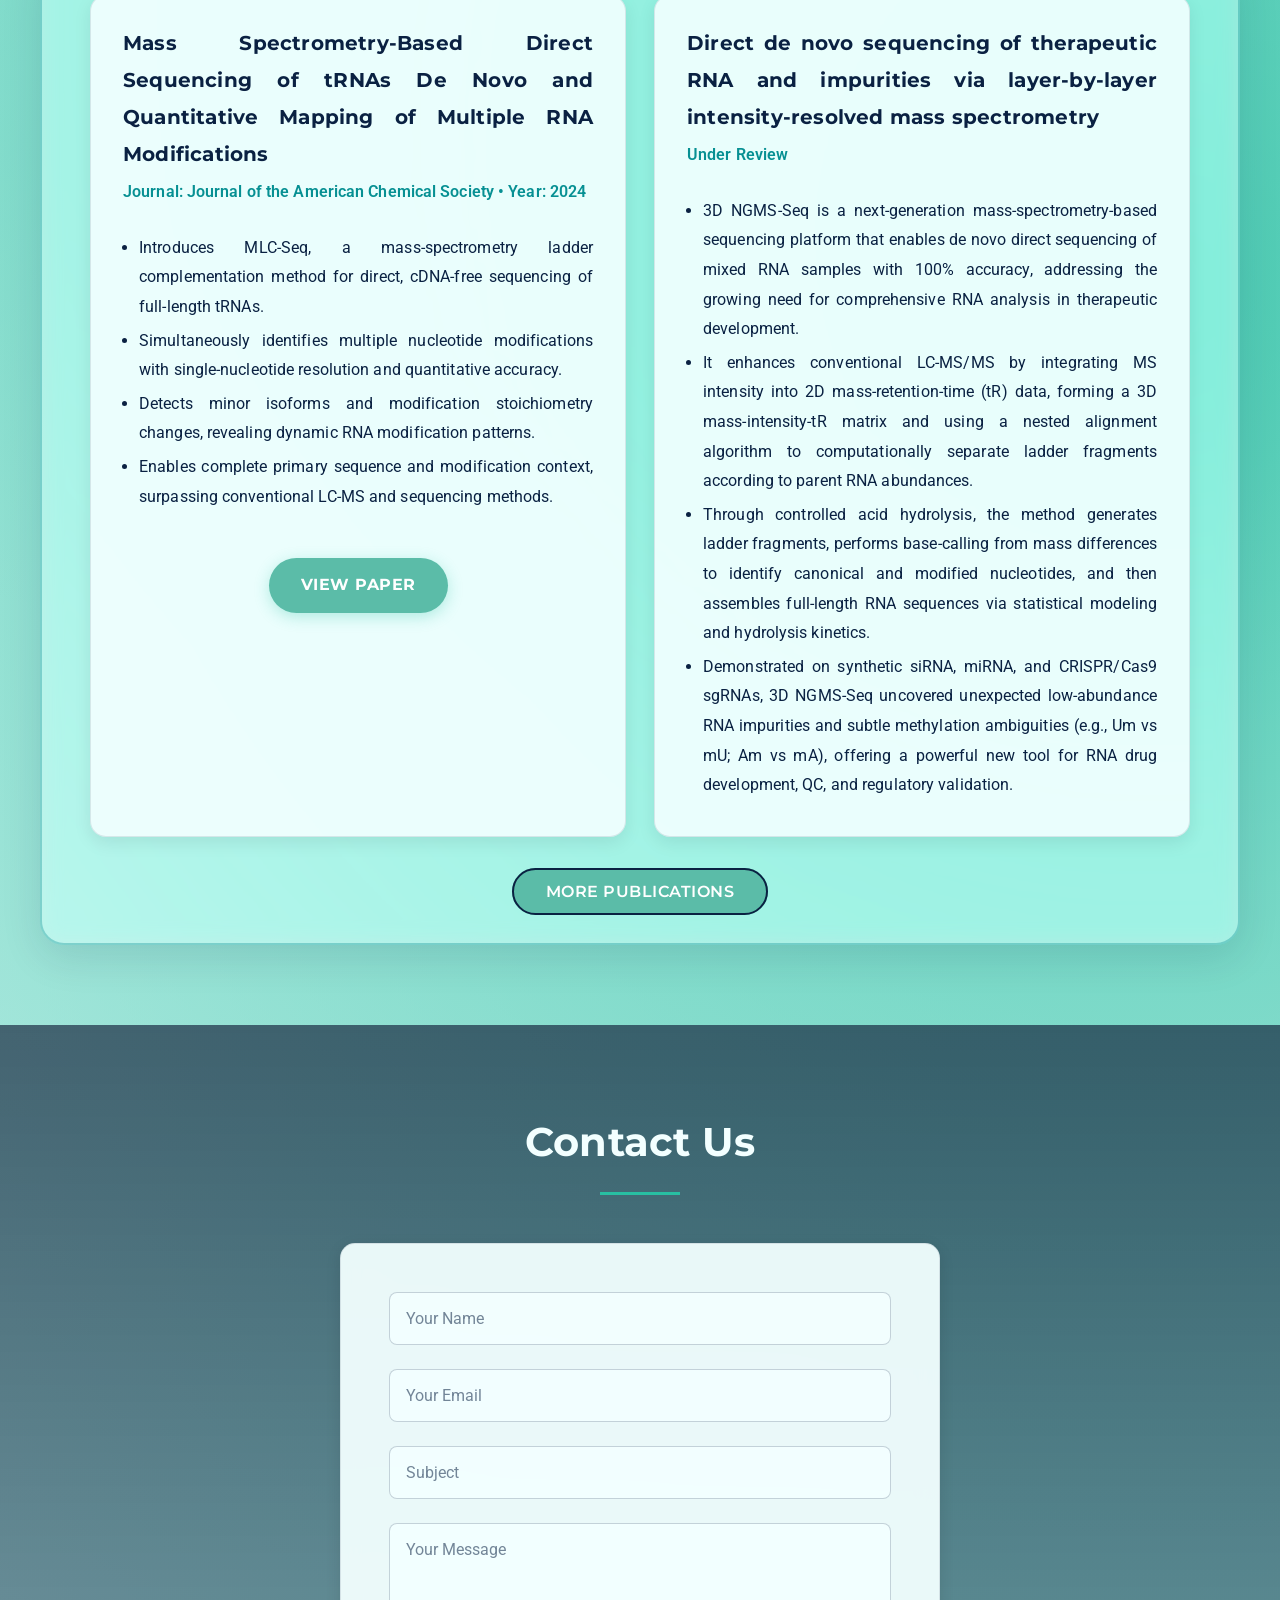
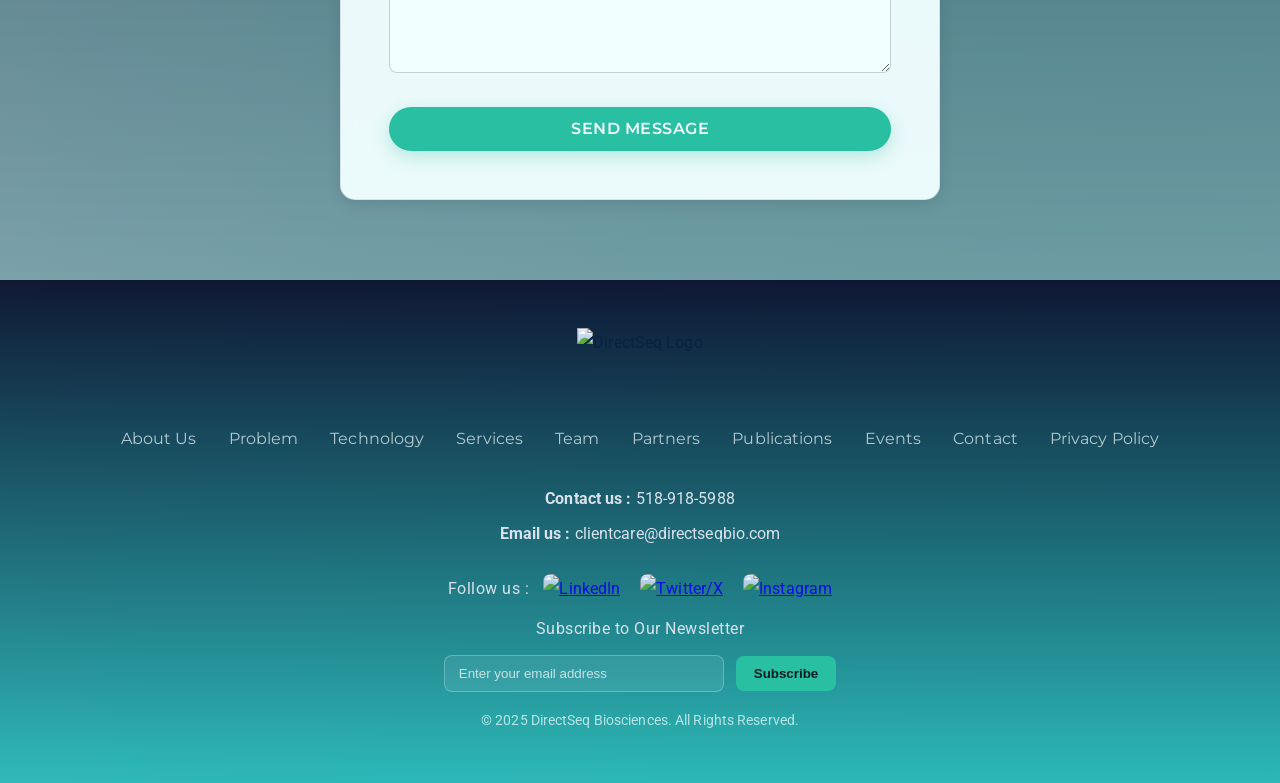
==== commit 8f2dad04: "Update fmt.Println message from 'Hello' to 'Goodbye'" ====
--- a/index.html
+++ b/index.html
@@ -4,6 +4,10 @@
   <meta http-equiv="Content-Type" content="text/html; charset=UTF-8">
 
   <title>DirectSeq Bioscience Inc</title>
+  <link rel="icon" href="/favicon.ico" sizes="any">
+  <link rel="icon" type="image/png" sizes="192x192" href="/favicon-192.png">
+  <link rel="icon" type="image/png" sizes="512x512" href="/favicon-512.png">
+  <link rel="apple-touch-icon" href="/apple-touch-icon.png">
   <meta name="viewport" content="width=device-width, initial-scale=1">
   <meta name="description" content="DirectSeq Bioscience Inc - Advanced DNA/RNA sequencing technologies">
 
@@ -658,7 +662,7 @@
 
         <!-- CONTACT INFO -->
         <div class="footer-contact">
-          <p><strong>Contact us :</strong> +1 (518)918-5988</p>
+          <p><strong>Contact us :</strong> 518-918-5988</p>
           <p><strong>Email us :</strong> clientcare@directseqbio.com</p>
         </div>
 
